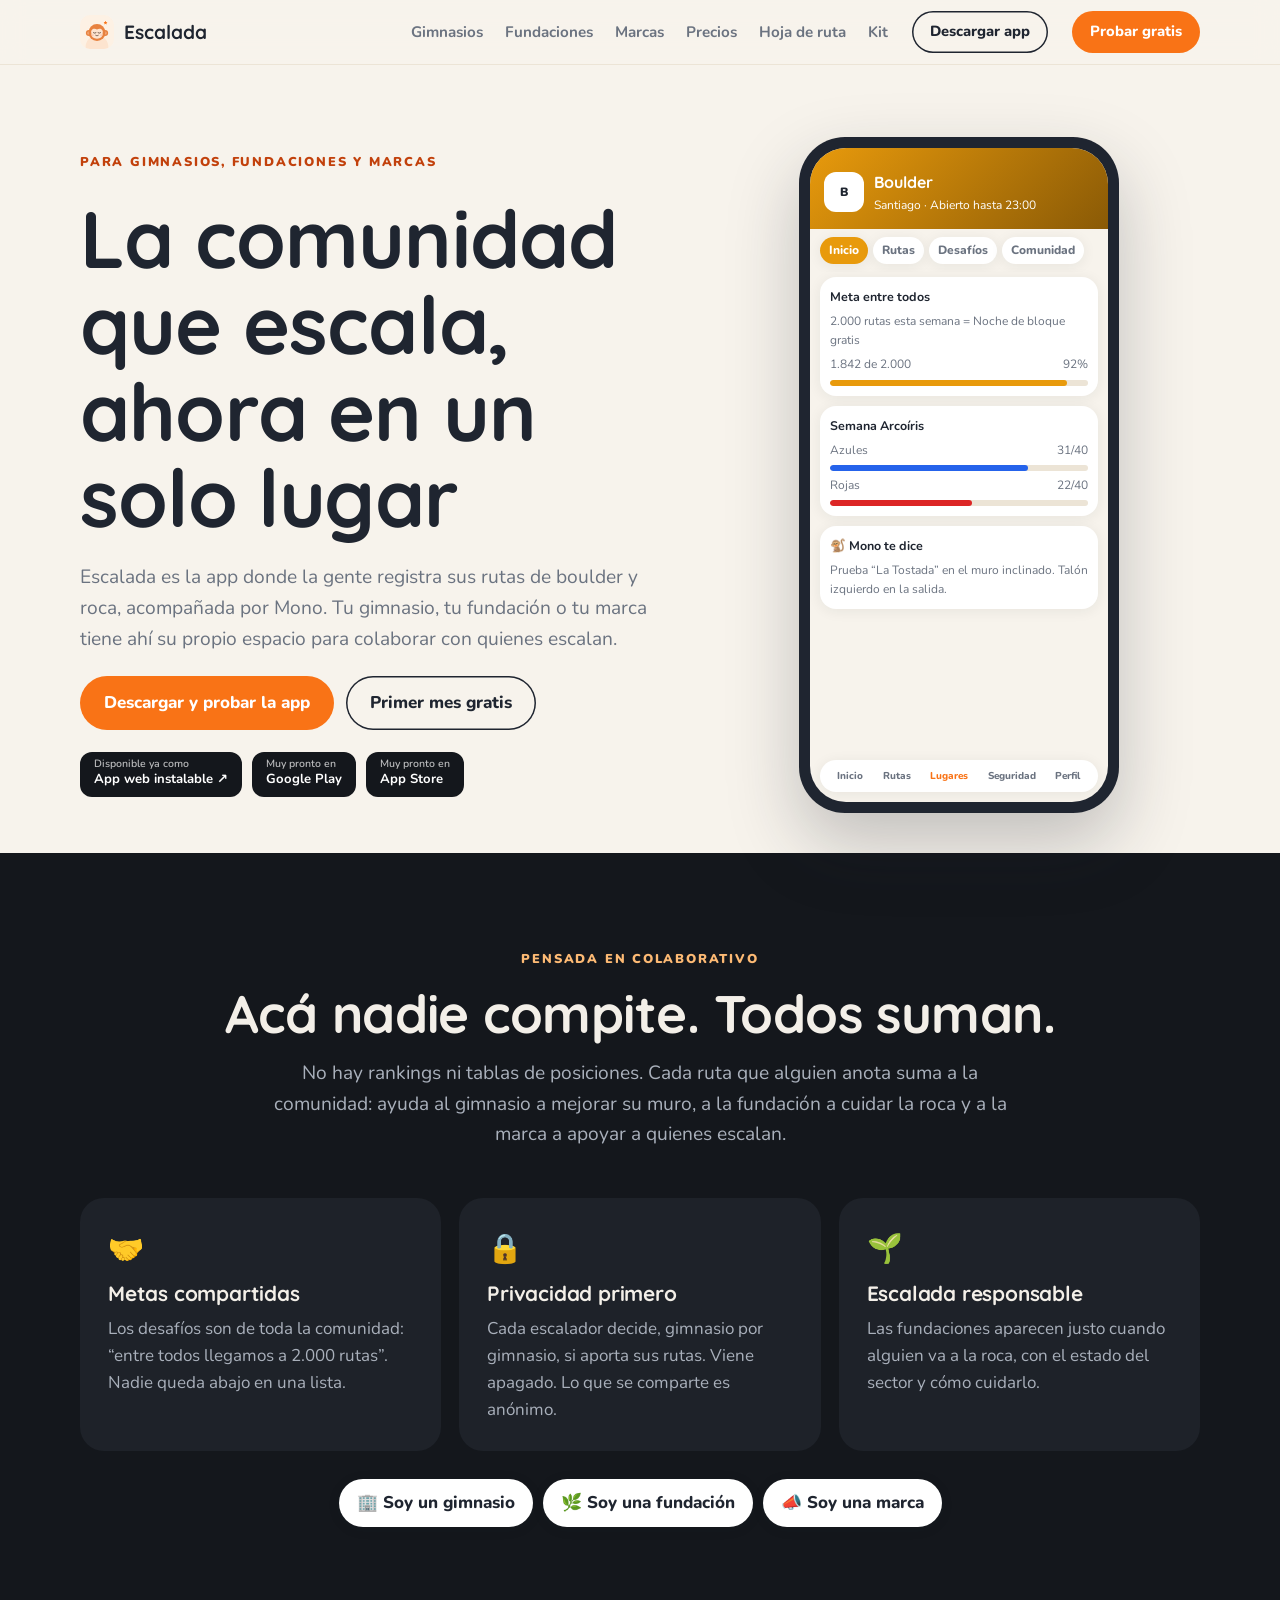
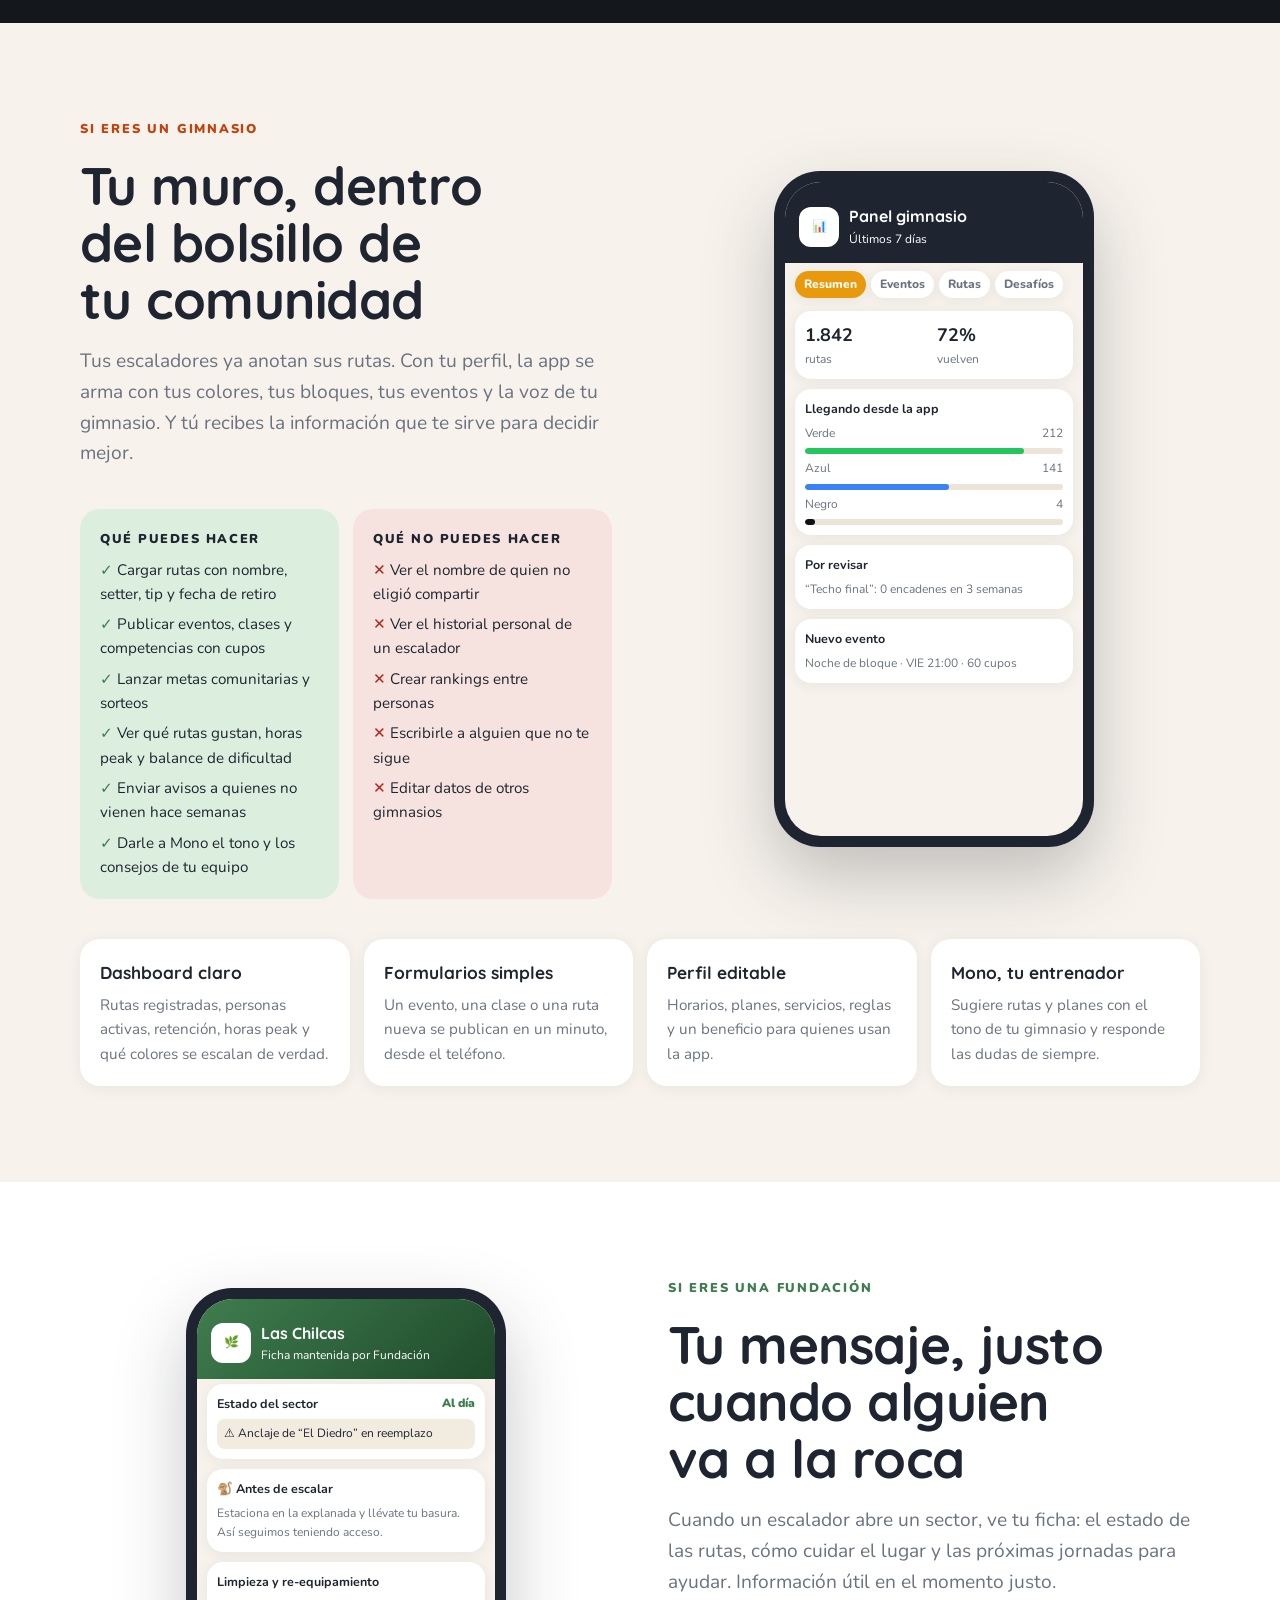
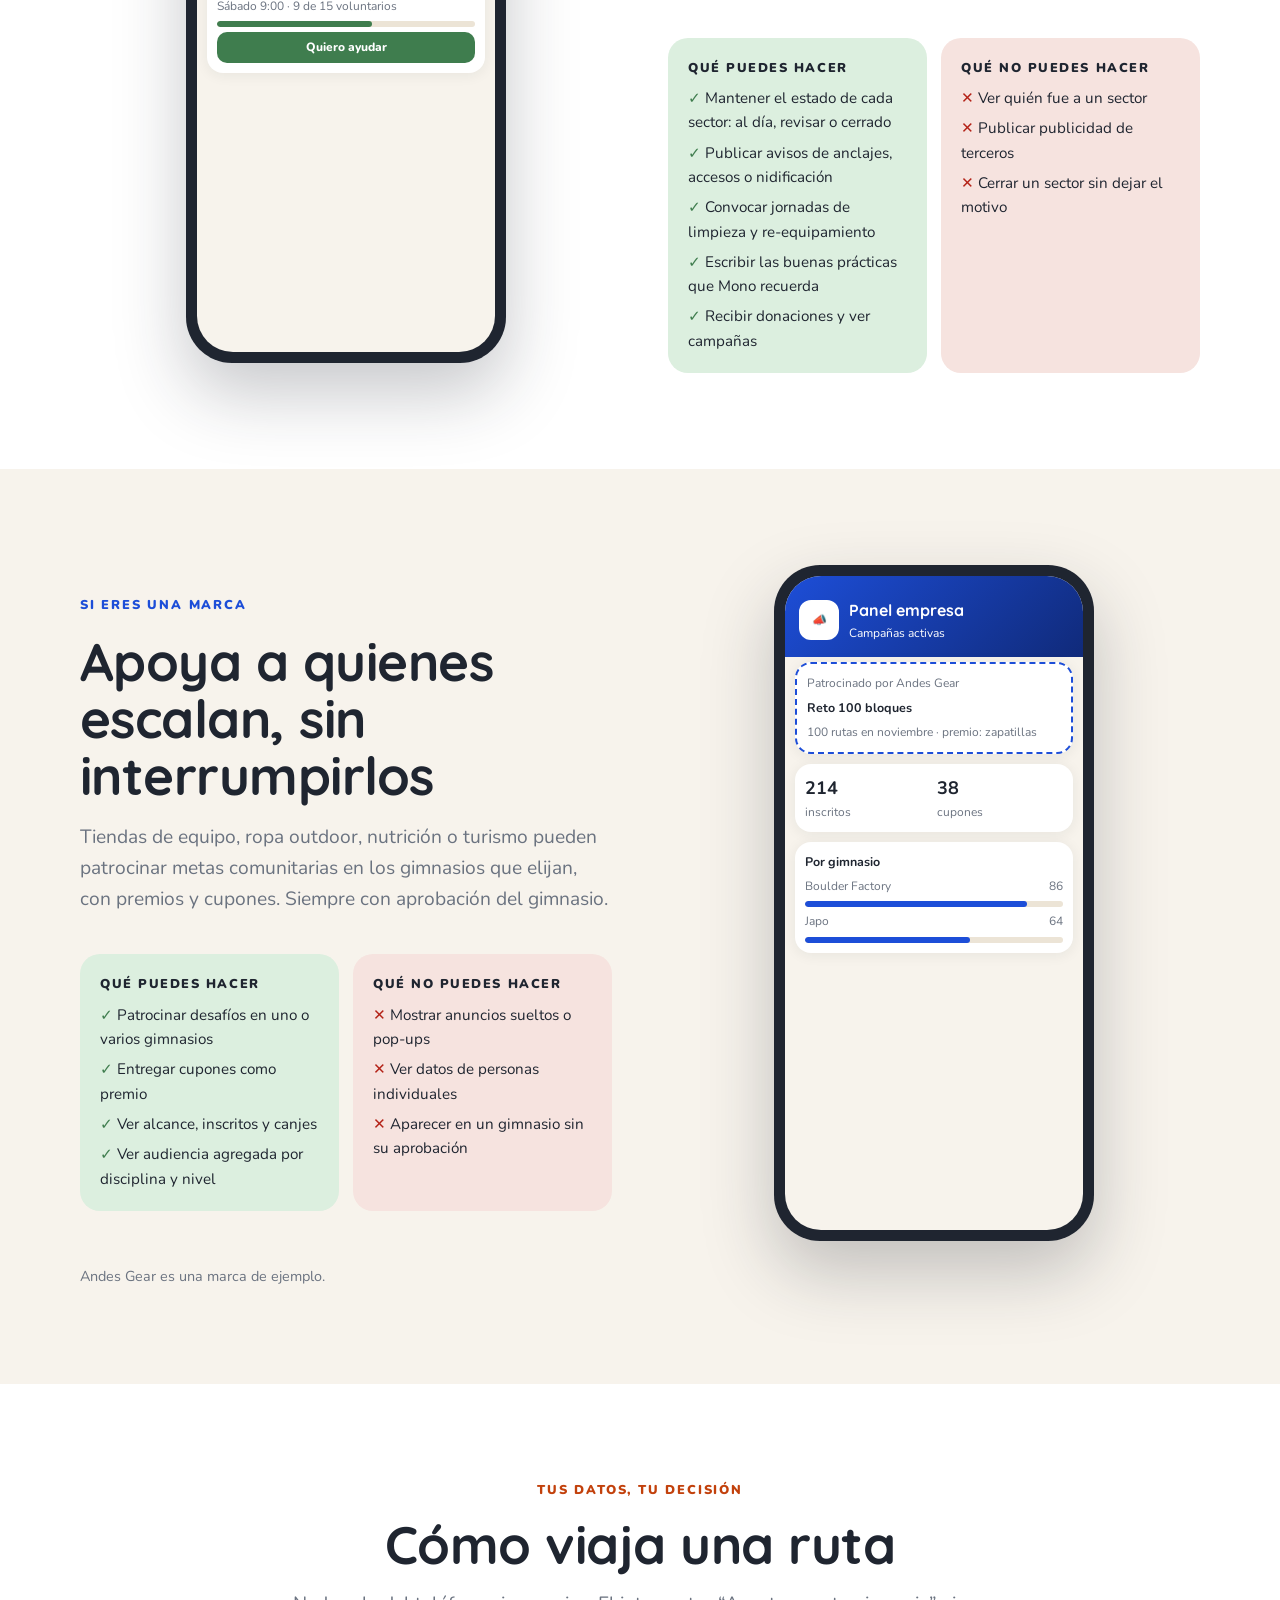
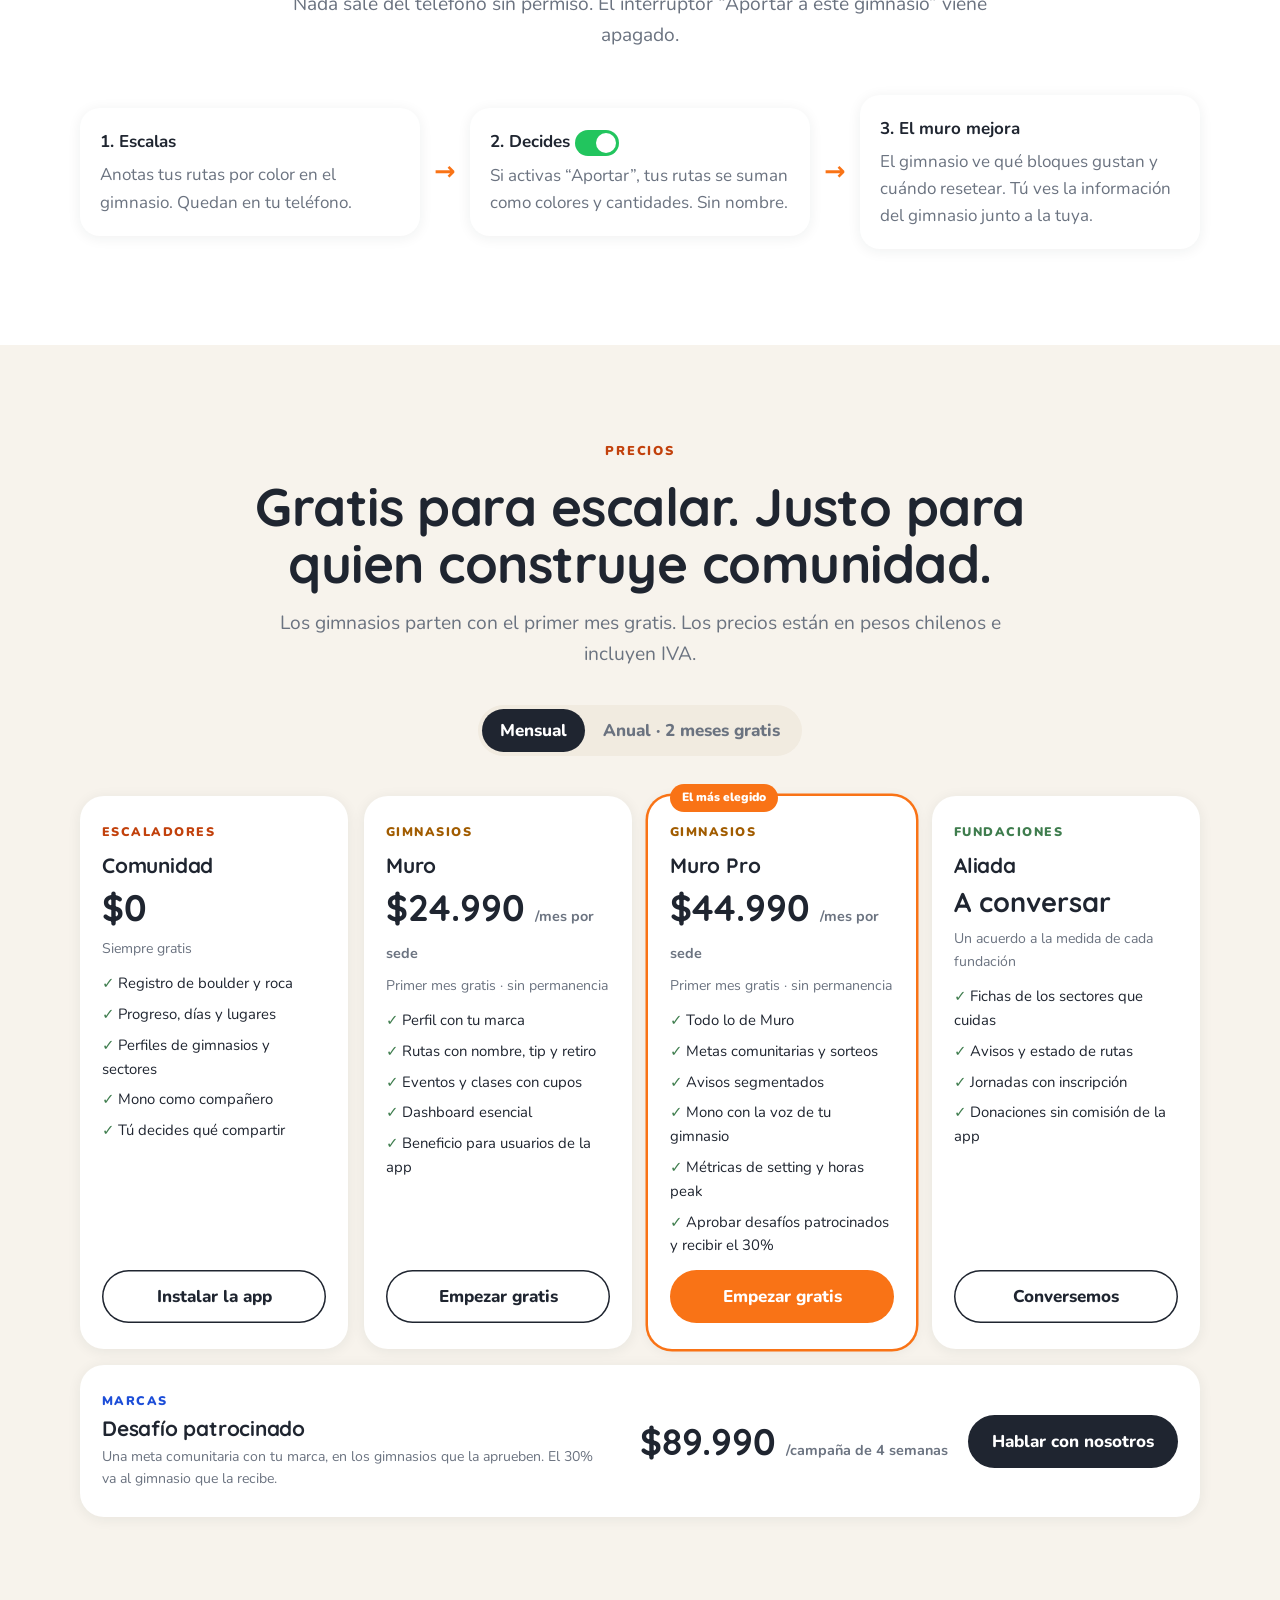
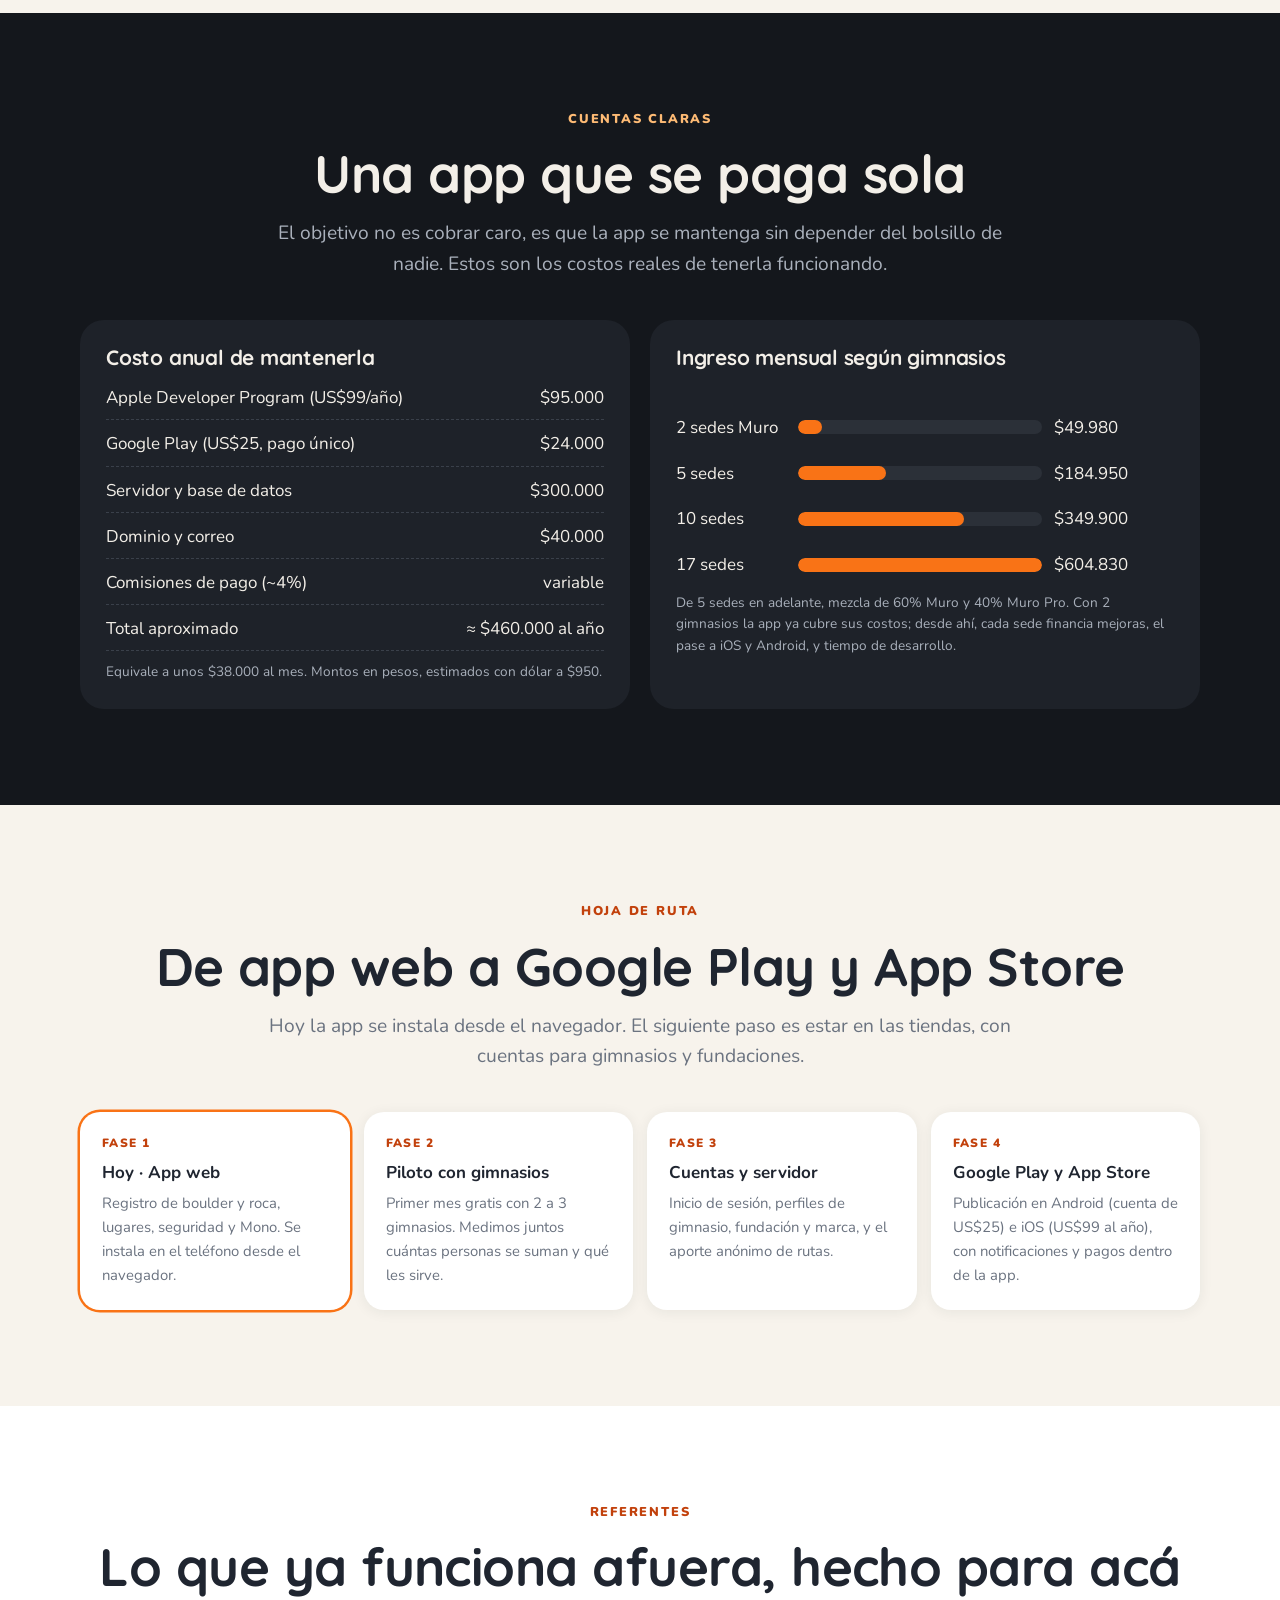
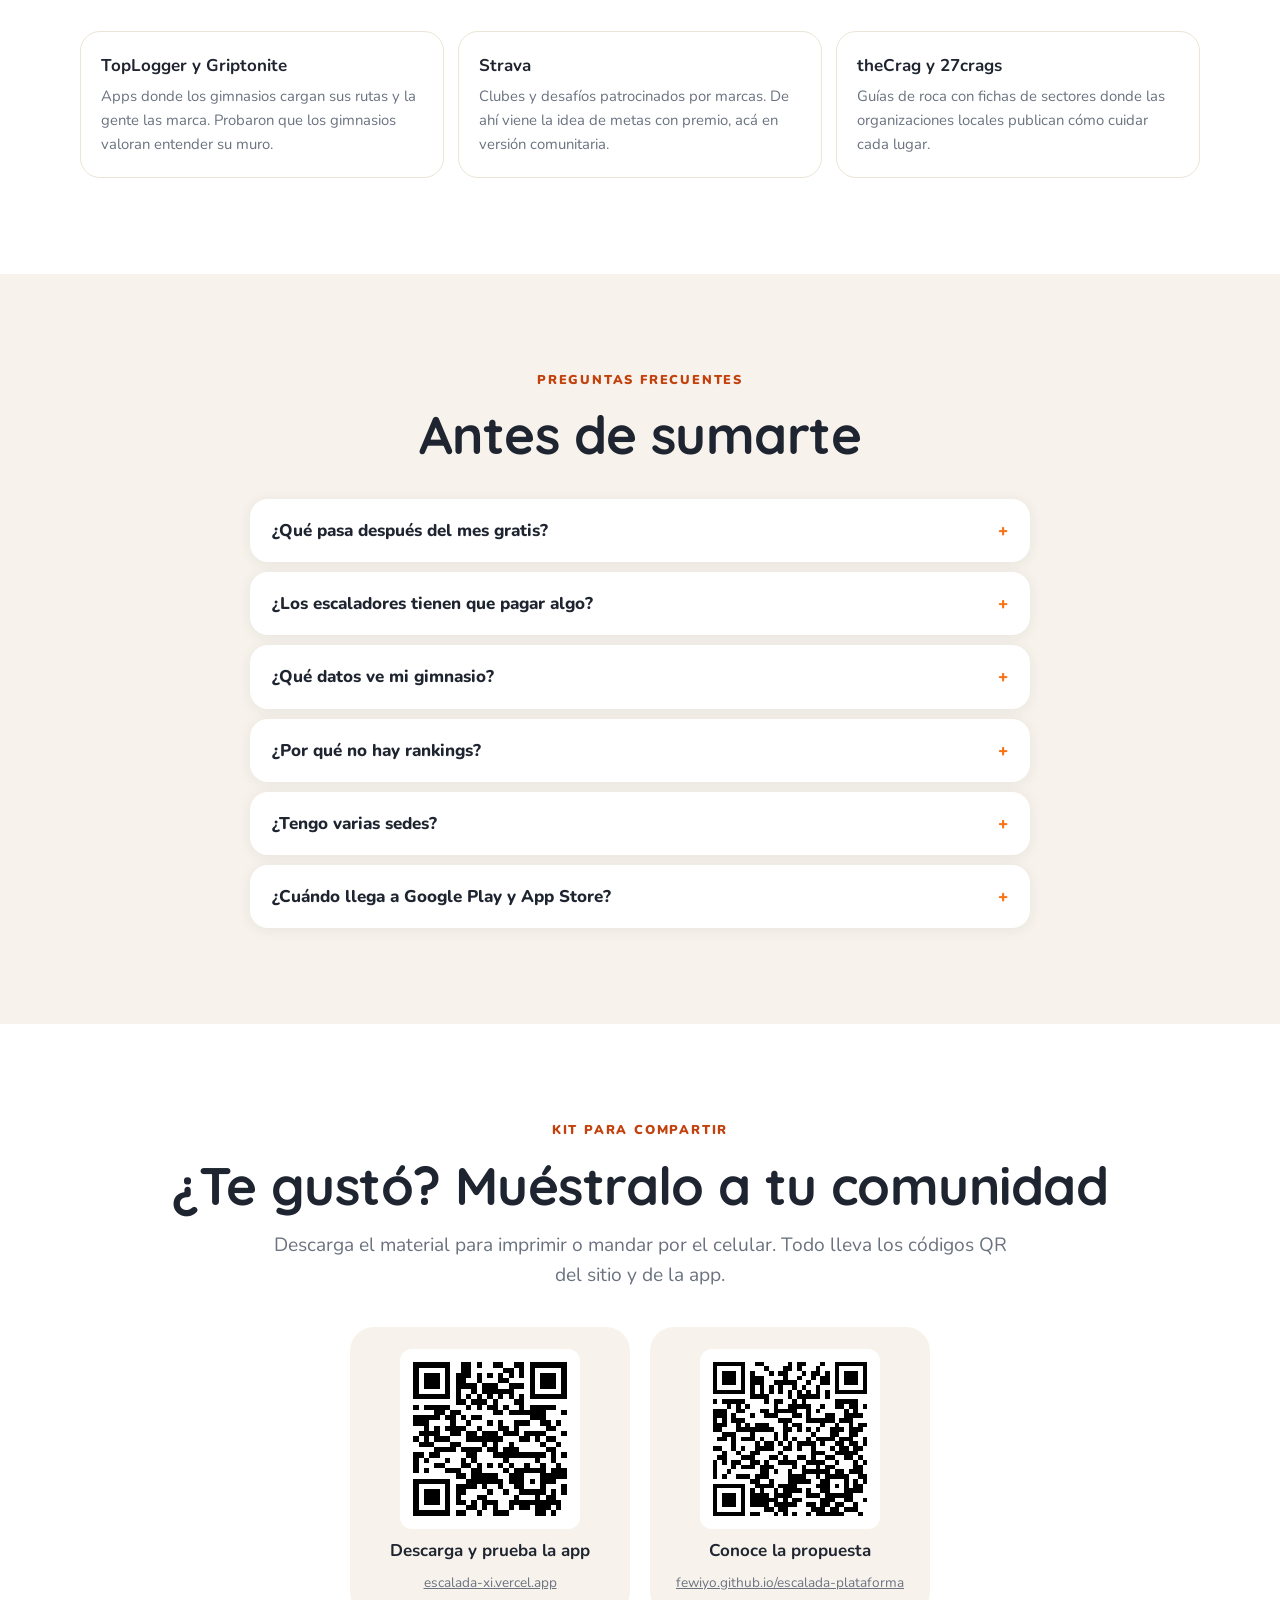
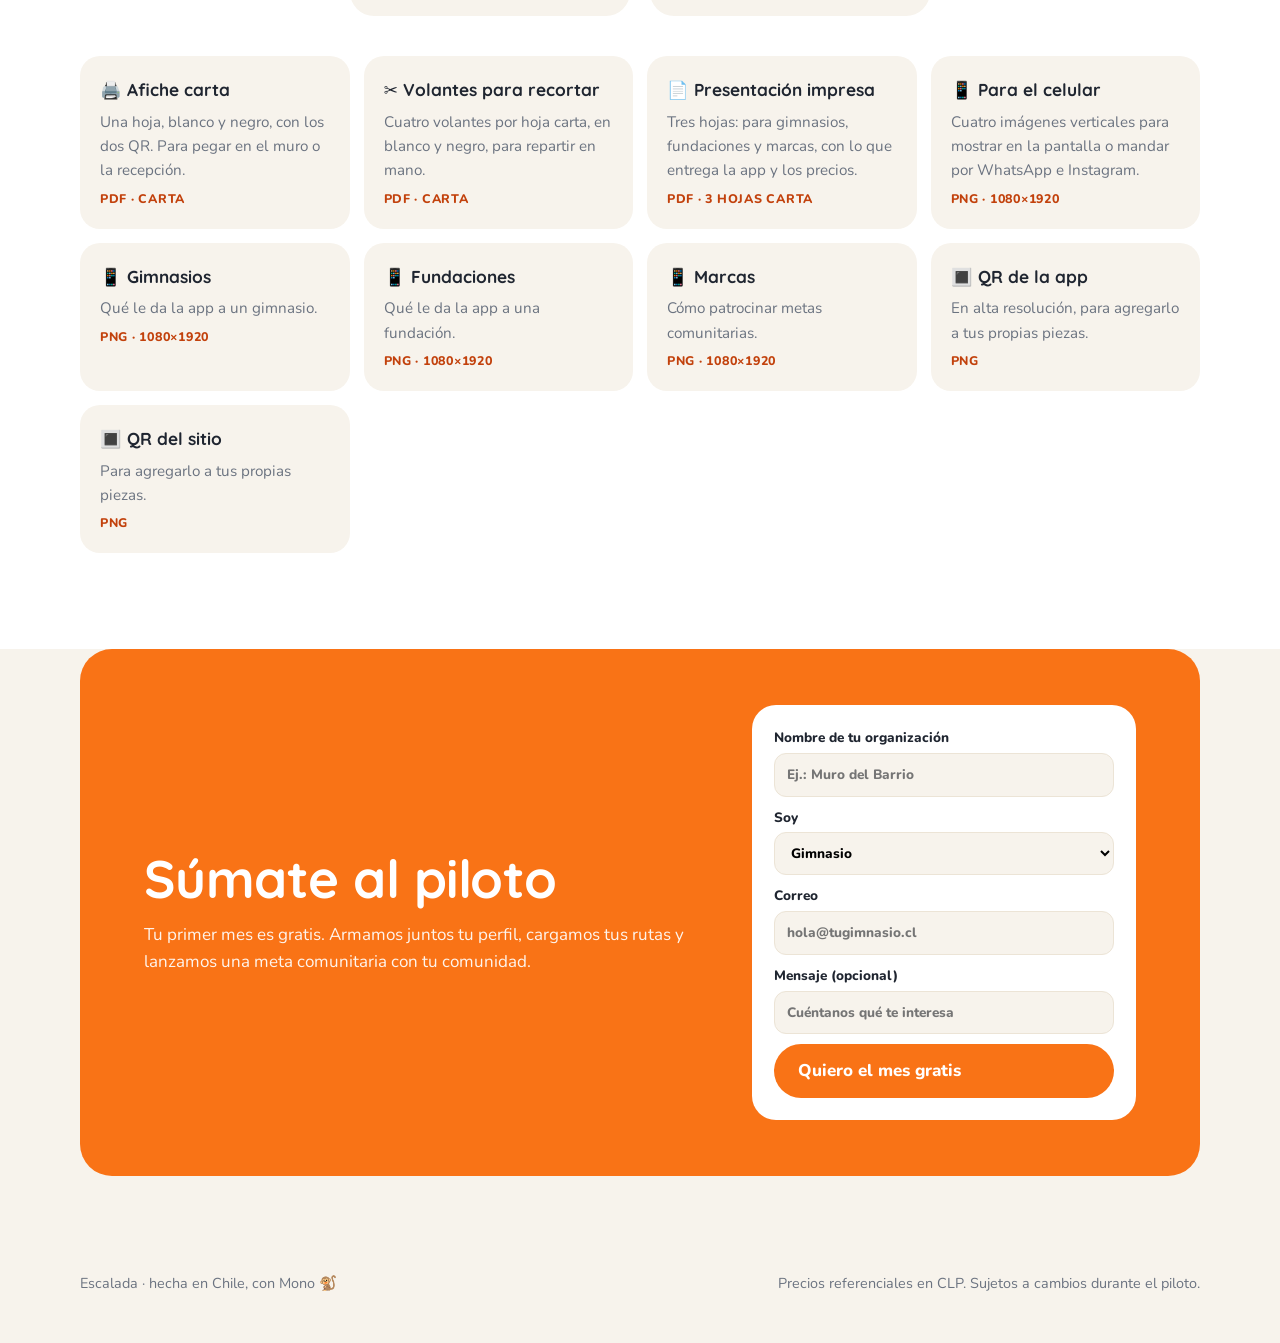
==== index.html @ e1a97a57 "Botones de público legibles sobre fondo oscuro Co-Authored-By: Claude Opus 5.5 <noreply@anthropic.co" ====
<!doctype html>
<html lang="es">
<head>
<meta charset="utf-8">
<meta name="viewport" content="width=device-width, initial-scale=1, viewport-fit=cover">
<title>Escalada con Mono · Para gimnasios, fundaciones y marcas</title>
<meta name="description" content="La app donde los escaladores registran sus rutas, y donde gimnasios, fundaciones y marcas colaboran con la comunidad. Primer mes gratis para gimnasios.">
<meta name="theme-color" content="#f7f3ec">
<link rel="icon" type="image/svg+xml" href="mono.svg">
<link rel="preconnect" href="https://fonts.googleapis.com">
<link rel="preconnect" href="https://fonts.gstatic.com" crossorigin>
<link rel="stylesheet" href="https://fonts.googleapis.com/css2?family=Quicksand:wght@600;700&family=Nunito:wght@400;600;700;800;900&display=swap">
<style>
/* Sitio de producto: bandas a lo ancho, una por público, con el teléfono como protagonista. */
:root{
  --bg:#f7f3ec; --card:#fff; --card2:#f1ebe0; --ink:#1f2530; --dim:#6b7380; --line:#ece4d6;
  --o:#f97316; --o-d:#c2410c; --o-s:#fde4cf; --g:#3f7d4e; --g-s:#dcefdf; --b:#1d4ed8; --b-s:#dbe5ff; --y:#e89a0c;
  --dark:#14171c; --dark2:#1e2229;
  --disp:"Quicksand","Nunito",system-ui,sans-serif; --body:"Nunito",system-ui,-apple-system,sans-serif;
  --r:24px; --sh:0 2px 14px rgba(31,37,48,.07);
}
*{box-sizing:border-box;margin:0;padding:0}
html{scroll-behavior:smooth}
@media (prefers-reduced-motion:reduce){html{scroll-behavior:auto}*{transition:none!important;animation:none!important}}
body{background:var(--bg);color:var(--ink);font-family:var(--body);font-size:17px;line-height:1.6;-webkit-font-smoothing:antialiased}
a{color:inherit}
img,svg{max-width:100%}
.wrap{max-width:1160px;margin:0 auto;padding-left:max(20px,env(safe-area-inset-left));padding-right:max(20px,env(safe-area-inset-right))}
h1,h2,h3{font-family:var(--disp);line-height:1.08;text-wrap:balance;letter-spacing:-.01em}
h1{font-size:clamp(2.6rem,6.4vw,5rem);font-weight:700}
h2{font-size:clamp(2rem,4.4vw,3.3rem);font-weight:700}
h3{font-size:1.3rem;font-weight:700}
p{max-width:62ch}
.eyebrow{font-weight:900;font-size:.8rem;letter-spacing:.14em;text-transform:uppercase;color:var(--o-d)}
.lead{font-size:1.2rem;color:var(--dim)}
.btn{display:inline-flex;align-items:center;gap:8px;font:inherit;font-weight:800;border:0;border-radius:99px;padding:13px 24px;text-decoration:none;cursor:pointer;background:var(--ink);color:#fff;transition:transform .15s}
.btn:hover{transform:translateY(-1px)}
.btn--o{background:var(--o)}
.btn--ghost{background:transparent;color:var(--ink);box-shadow:inset 0 0 0 1.5px var(--ink)}
.btn:focus-visible,a:focus-visible,button:focus-visible{outline:3px solid var(--o);outline-offset:3px}

/* Nav */
.nav{position:sticky;top:0;z-index:20;background:color-mix(in srgb,var(--bg) 88%,transparent);backdrop-filter:blur(12px);border-bottom:1px solid var(--line)}
.nav .wrap{display:flex;align-items:center;gap:24px;height:64px}
.brand{display:flex;align-items:center;gap:10px;font-family:var(--disp);font-weight:700;font-size:1.2rem;text-decoration:none}
.brand img{width:34px;height:34px;border-radius:10px}
.nav__links{display:flex;gap:22px;margin-left:auto;font-weight:700;font-size:.95rem}
.nav__links a{text-decoration:none;color:var(--dim)}
.nav__links a:hover{color:var(--ink)}
.nav .btn{padding:9px 18px;font-size:.92rem}
@media (max-width:860px){.nav__links{display:none}.nav .btn{margin-left:auto}}

/* Hero */
.hero{padding-block:72px 40px;display:grid;grid-template-columns:1.1fr .9fr;gap:48px;align-items:center}
.hero__txt{display:grid;gap:22px}
.hero__cta{display:flex;flex-wrap:wrap;gap:12px}
.stores{display:flex;flex-wrap:wrap;gap:10px;align-items:center;font-size:.85rem;color:var(--dim)}
.store{display:inline-flex;gap:8px;align-items:center;background:var(--dark);color:#fff;border-radius:12px;padding:7px 14px;font-weight:700;font-size:.82rem}
.store small{display:block;font-weight:600;opacity:.7;font-size:.66rem;line-height:1}
.pronto{background:var(--o-s);color:var(--o-d);font-weight:800;border-radius:99px;padding:3px 10px;font-size:.75rem}
@media (max-width:900px){.hero{grid-template-columns:1fr;padding-top:44px}}

/* Teléfono */
.phone{width:min(320px,100%);aspect-ratio:9/19;margin:0 auto;background:var(--ink);border-radius:46px;padding:11px;box-shadow:0 30px 70px rgba(31,37,48,.25)}
.phone__scr{height:100%;border-radius:36px;background:var(--bg);overflow:hidden;display:flex;flex-direction:column;font-size:12px}
.ph-cover{color:#fff;padding:22px 14px 14px;display:grid;grid-template-columns:40px 1fr;gap:10px;align-items:center}
.ph-logo{width:40px;height:40px;border-radius:12px;background:#fff;color:var(--ink);display:grid;place-items:center;font-weight:900}
.ph-cover b{font-family:var(--disp);font-size:16px}
.ph-tabs{display:flex;gap:5px;padding:8px 10px;overflow:hidden}
.ph-tabs span{background:#fff;border-radius:99px;padding:4px 9px;font-weight:800;color:var(--dim);white-space:nowrap;box-shadow:var(--sh)}
.ph-tabs .on{color:#fff}
.ph-card{background:#fff;margin:5px 10px;border-radius:16px;padding:10px;display:grid;gap:5px;box-shadow:var(--sh)}
.ph-card b{font-size:12.5px}
.ph-bar{height:6px;border-radius:9px;background:var(--line);overflow:hidden}.ph-bar i{display:block;height:100%;border-radius:9px}
.ph-row{display:flex;justify-content:space-between;color:var(--dim)}
.ph-nav{margin:auto 10px 10px;background:#fff;border-radius:99px;display:flex;justify-content:space-around;padding:8px;box-shadow:var(--sh);color:var(--dim);font-weight:800;font-size:10px}
.ph-nav .on{color:var(--o)}

/* Principios */
.band{padding-block:96px}
.band--dark{background:var(--dark);color:#f3efe8}
.band--dark .lead,.band--dark .dim{color:#a9b0bb}
.band--white{background:var(--card)}
.center{text-align:center;display:grid;justify-items:center;gap:16px}
.pillars{display:grid;grid-template-columns:repeat(3,1fr);gap:18px;margin-top:48px}
.pillar{background:var(--dark2);border-radius:var(--r);padding:28px;display:grid;gap:10px;align-content:start}
.pillar .ico{font-size:1.8rem}
@media (max-width:820px){.pillars{grid-template-columns:1fr}}

/* Selector de público */
.who{display:flex;flex-wrap:wrap;gap:10px;justify-content:center;margin-top:28px}
.who a{color:var(--ink);text-decoration:none;font-weight:800;padding:10px 18px;border-radius:99px;background:var(--card);box-shadow:var(--sh)}

/* Bloque de público */
.aud{display:grid;grid-template-columns:1fr 1fr;gap:56px;align-items:center}
.aud--rev .aud__phone{order:-1}
.aud__txt{display:grid;gap:18px}
@media (max-width:900px){.aud{grid-template-columns:1fr}.aud--rev .aud__phone{order:0}}
.feats{display:grid;grid-template-columns:repeat(auto-fit,minmax(240px,1fr));gap:14px;margin-top:40px}
.feat{background:var(--card);border-radius:20px;padding:20px;display:grid;gap:6px;align-content:start;box-shadow:var(--sh)}
.band--white .feat{background:var(--bg);box-shadow:none}
.feat b{font-family:var(--disp);font-size:1.08rem}
.feat span{color:var(--dim);font-size:.95rem}
.canno{display:grid;grid-template-columns:1fr 1fr;gap:14px;margin-top:22px}
.canno div{border-radius:20px;padding:20px;display:grid;gap:8px;align-content:start}
.can{background:var(--g-s)}.no{background:#f6e3df}
.canno h4{font-size:.8rem;letter-spacing:.12em;text-transform:uppercase;font-weight:900}
.canno ul{list-style:none;display:grid;gap:6px;font-size:.95rem}
.can li::before{content:"✓  ";color:var(--g);font-weight:900}
.no li::before{content:"✕  ";color:#b42318;font-weight:900}
@media (max-width:640px){.canno{grid-template-columns:1fr}}

/* Flujo de datos */
.flow{display:grid;grid-template-columns:1fr auto 1fr auto 1fr;gap:14px;align-items:center;margin-top:44px}
.flow__box{background:var(--card);border-radius:20px;padding:20px;display:grid;gap:6px;box-shadow:var(--sh)}
.flow__arrow{font-size:1.6rem;color:var(--o);font-weight:900;text-align:center}
.switch{display:inline-flex;width:44px;height:26px;border-radius:99px;background:#22c55e;position:relative;vertical-align:middle}
.switch::after{content:"";position:absolute;top:3px;left:21px;width:20px;height:20px;border-radius:50%;background:#fff}
@media (max-width:860px){.flow{grid-template-columns:1fr}.flow__arrow{transform:rotate(90deg)}}

/* Precios */
.billing{display:inline-flex;background:var(--card2);border-radius:99px;padding:4px;margin-top:20px}
.billing button{font:inherit;font-weight:800;border:0;background:transparent;padding:8px 18px;border-radius:99px;cursor:pointer;color:var(--dim)}
.billing button[aria-pressed="true"]{background:var(--ink);color:#fff}
.plans{display:grid;grid-template-columns:repeat(4,1fr);gap:16px;margin-top:40px;align-items:stretch}
@media (max-width:1000px){.plans{grid-template-columns:repeat(2,1fr)}}
@media (max-width:600px){.plans{grid-template-columns:1fr}}
.plan{background:var(--card);border-radius:var(--r);padding:26px 22px;display:flex;flex-direction:column;gap:12px;box-shadow:var(--sh);position:relative}
.plan--hot{box-shadow:0 0 0 2.5px var(--o),var(--sh)}
.plan__tag{position:absolute;top:-12px;left:22px;background:var(--o);color:#fff;font-weight:900;font-size:.75rem;padding:4px 12px;border-radius:99px}
.plan__for{font-weight:900;font-size:.78rem;letter-spacing:.12em;text-transform:uppercase}
.plan__price{font-family:var(--disp);font-size:2.3rem;font-weight:700;line-height:1;font-variant-numeric:tabular-nums}
.plan__price small{font-family:var(--body);font-size:.9rem;color:var(--dim);font-weight:700}
.plan__note{font-size:.88rem;color:var(--dim)}
.plan ul{list-style:none;display:grid;gap:7px;font-size:.93rem;margin-bottom:auto}
.plan li::before{content:"✓ ";color:var(--g);font-weight:900}
.plan .btn{justify-content:center}

/* Números del negocio */
.biz{display:grid;grid-template-columns:1fr 1fr;gap:20px;margin-top:40px}
@media (max-width:820px){.biz{grid-template-columns:1fr}}
.ledger{background:var(--dark2);border-radius:var(--r);padding:26px;display:grid;gap:10px}
.ledger__row{display:flex;justify-content:space-between;gap:12px;border-bottom:1px dashed #3a404a;padding-bottom:8px;font-variant-numeric:tabular-nums}
.ledger__row:last-child{border:0;font-weight:900;color:#fff}
.bars{display:grid;gap:12px}
.bars__row{display:grid;grid-template-columns:110px 1fr 120px;gap:12px;align-items:center;font-variant-numeric:tabular-nums}
.bars__track{height:14px;border-radius:99px;background:#2b3038;overflow:hidden}
.bars__track i{display:block;height:100%;border-radius:99px;background:var(--o)}
@media (max-width:520px){.bars__row{grid-template-columns:80px 1fr;}.bars__row span:last-child{grid-column:1/-1}}

/* Hoja de ruta */
.road{display:grid;grid-template-columns:repeat(4,1fr);gap:14px;margin-top:40px;counter-reset:f}
.road div{background:var(--card);border-radius:20px;padding:22px;display:grid;gap:6px;align-content:start;box-shadow:var(--sh)}
.road div::before{counter-increment:f;content:"Fase " counter(f);font-weight:900;font-size:.75rem;letter-spacing:.12em;text-transform:uppercase;color:var(--o-d)}
.road .now{box-shadow:0 0 0 2.5px var(--o)}
.road span{color:var(--dim);font-size:.93rem}
@media (max-width:900px){.road{grid-template-columns:1fr 1fr}}
@media (max-width:520px){.road{grid-template-columns:1fr}}

/* Referentes y FAQ */
.refs{display:grid;grid-template-columns:repeat(3,1fr);gap:14px;margin-top:36px}
.refs div{border:1.5px solid var(--line);border-radius:20px;padding:20px;display:grid;gap:6px}
.refs span{color:var(--dim);font-size:.93rem}
@media (max-width:820px){.refs{grid-template-columns:1fr}}
.faq{max-width:780px;margin:36px auto 0;display:grid;gap:10px}
details{background:var(--card);border-radius:18px;padding:18px 22px;box-shadow:var(--sh)}
summary{font-weight:800;cursor:pointer;list-style:none;display:flex;justify-content:space-between;gap:12px}
summary::after{content:"+";font-weight:900;color:var(--o)}
details[open] summary::after{content:"–"}
details p{margin-top:10px;color:var(--dim)}

/* Contacto */
.cta{background:var(--o);color:#fff;border-radius:32px;padding:56px clamp(24px,5vw,64px);display:grid;grid-template-columns:1.2fr .8fr;gap:32px;align-items:center}
.cta p{opacity:.92}
.cta form{background:#fff;color:var(--ink);border-radius:24px;padding:22px;display:grid;gap:10px}
.cta label{display:grid;gap:4px;font-weight:800;font-size:.85rem}
.cta input,.cta select{font:inherit;padding:10px 12px;border-radius:12px;border:1.5px solid var(--line);background:var(--bg)}
@media (max-width:860px){.cta{grid-template-columns:1fr}}
.kit{display:flex;flex-wrap:wrap;gap:20px;justify-content:center;margin-top:36px}
.kit__qr{background:var(--bg);border-radius:var(--r);padding:22px;display:grid;justify-items:center;gap:8px;text-align:center;width:min(280px,100%)}
.kit__qr img{background:#fff;border-radius:12px;padding:8px}
.kit__qr a{font-size:.85rem;color:var(--dim);word-break:break-all}
.kit__list a{text-decoration:none;color:inherit}
.kit__list em{font-style:normal;font-size:.78rem;font-weight:800;color:var(--o-d);letter-spacing:.06em;text-transform:uppercase}
@media (max-width:860px){.nav__app{display:none}}
footer{padding-block:48px;color:var(--dim);font-size:.9rem;display:flex;flex-wrap:wrap;gap:16px;justify-content:space-between}
</style>
</head>
<body>

<nav class="nav" aria-label="Principal">
  <div class="wrap">
    <a class="brand" href="#"><img src="mono.svg" alt="">Escalada</a>
    <div class="nav__links">
      <a href="#gimnasios">Gimnasios</a><a href="#fundaciones">Fundaciones</a><a href="#marcas">Marcas</a><a href="#precios">Precios</a><a href="#ruta">Hoja de ruta</a><a href="#kit">Kit</a>
    </div>
    <a class="btn btn--ghost nav__app" href="https://escalada-xi.vercel.app/" target="_blank" rel="noopener">Descargar app</a>
    <a class="btn btn--o" href="#contacto">Probar gratis</a>
  </div>
</nav>

<header class="wrap hero">
  <div class="hero__txt">
    <span class="eyebrow">Para gimnasios, fundaciones y marcas</span>
    <h1>La comunidad que escala, ahora en un solo lugar</h1>
    <p class="lead">Escalada es la app donde la gente registra sus rutas de boulder y roca, acompañada por Mono. Tu gimnasio, tu fundación o tu marca tiene ahí su propio espacio para colaborar con quienes escalan.</p>
    <div class="hero__cta">
      <a class="btn btn--o" href="https://escalada-xi.vercel.app/" target="_blank" rel="noopener">Descargar y probar la app</a>
      <a class="btn btn--ghost" href="#precios">Primer mes gratis</a>
    </div>
    <div class="stores">
      <a class="store" href="https://escalada-xi.vercel.app/" target="_blank" rel="noopener" style="text-decoration:none"><span><small>Disponible ya como</small>App web instalable ↗</span></a>
      <span class="store"><span><small>Muy pronto en</small>Google Play</span></span>
      <span class="store"><span><small>Muy pronto en</small>App Store</span></span>
    </div>
  </div>
  <div class="phone" role="img" aria-label="Perfil de un gimnasio dentro de la app">
    <div class="phone__scr">
      <div class="ph-cover" style="background:linear-gradient(135deg,#e89a0c,#8a5a06)"><span class="ph-logo">B</span><span><b>Boulder</b><br>Santiago · Abierto hasta 23:00</span></div>
      <div class="ph-tabs"><span class="on" style="background:#e89a0c">Inicio</span><span>Rutas</span><span>Desafíos</span><span>Comunidad</span></div>
      <div class="ph-card"><b>Meta entre todos</b><span style="color:var(--dim)">2.000 rutas esta semana = Noche de bloque gratis</span><div class="ph-row"><span>1.842 de 2.000</span><span>92%</span></div><div class="ph-bar"><i style="width:92%;background:#e89a0c"></i></div></div>
      <div class="ph-card"><b>Semana Arcoíris</b><div class="ph-row"><span>Azules</span><span>31/40</span></div><div class="ph-bar"><i style="width:77%;background:#2563eb"></i></div><div class="ph-row"><span>Rojas</span><span>22/40</span></div><div class="ph-bar"><i style="width:55%;background:#dc2626"></i></div></div>
      <div class="ph-card"><b>🐒 Mono te dice</b><span style="color:var(--dim)">Prueba “La Tostada” en el muro inclinado. Talón izquierdo en la salida.</span></div>
      <div class="ph-nav"><span>Inicio</span><span>Rutas</span><span class="on">Lugares</span><span>Seguridad</span><span>Perfil</span></div>
    </div>
  </div>
</header>

<section class="band band--dark" id="como">
  <div class="wrap">
    <div class="center">
      <span class="eyebrow" style="color:#fdba74">Pensada en colaborativo</span>
      <h2>Acá nadie compite. Todos suman.</h2>
      <p class="lead">No hay rankings ni tablas de posiciones. Cada ruta que alguien anota suma a la comunidad: ayuda al gimnasio a mejorar su muro, a la fundación a cuidar la roca y a la marca a apoyar a quienes escalan.</p>
    </div>
    <div class="pillars">
      <div class="pillar"><span class="ico">🤝</span><h3>Metas compartidas</h3><p class="dim">Los desafíos son de toda la comunidad: “entre todos llegamos a 2.000 rutas”. Nadie queda abajo en una lista.</p></div>
      <div class="pillar"><span class="ico">🔒</span><h3>Privacidad primero</h3><p class="dim">Cada escalador decide, gimnasio por gimnasio, si aporta sus rutas. Viene apagado. Lo que se comparte es anónimo.</p></div>
      <div class="pillar"><span class="ico">🌱</span><h3>Escalada responsable</h3><p class="dim">Las fundaciones aparecen justo cuando alguien va a la roca, con el estado del sector y cómo cuidarlo.</p></div>
    </div>
    <div class="who" aria-label="Elige tu perfil">
      <a href="#gimnasios">🏢 Soy un gimnasio</a><a href="#fundaciones">🌿 Soy una fundación</a><a href="#marcas">📣 Soy una marca</a>
    </div>
  </div>
</section>

<section class="band" id="gimnasios">
  <div class="wrap">
    <div class="aud">
      <div class="aud__txt">
        <span class="eyebrow">Si eres un gimnasio</span>
        <h2>Tu muro, dentro del bolsillo de tu comunidad</h2>
        <p class="lead">Tus escaladores ya anotan sus rutas. Con tu perfil, la app se arma con tus colores, tus bloques, tus eventos y la voz de tu gimnasio. Y tú recibes la información que te sirve para decidir mejor.</p>
        <div class="canno">
          <div class="can"><h4>Qué puedes hacer</h4><ul>
            <li>Cargar rutas con nombre, setter, tip y fecha de retiro</li>
            <li>Publicar eventos, clases y competencias con cupos</li>
            <li>Lanzar metas comunitarias y sorteos</li>
            <li>Ver qué rutas gustan, horas peak y balance de dificultad</li>
            <li>Enviar avisos a quienes no vienen hace semanas</li>
            <li>Darle a Mono el tono y los consejos de tu equipo</li>
          </ul></div>
          <div class="no"><h4>Qué no puedes hacer</h4><ul>
            <li>Ver el nombre de quien no eligió compartir</li>
            <li>Ver el historial personal de un escalador</li>
            <li>Crear rankings entre personas</li>
            <li>Escribirle a alguien que no te sigue</li>
            <li>Editar datos de otros gimnasios</li>
          </ul></div>
        </div>
      </div>
      <div class="aud__phone">
        <div class="phone" role="img" aria-label="Panel del gimnasio con métricas">
          <div class="phone__scr">
            <div class="ph-cover" style="background:var(--ink)"><span class="ph-logo">📊</span><span><b>Panel gimnasio</b><br>Últimos 7 días</span></div>
            <div class="ph-tabs"><span class="on" style="background:#e89a0c">Resumen</span><span>Eventos</span><span>Rutas</span><span>Desafíos</span></div>
            <div class="ph-card" style="grid-template-columns:1fr 1fr"><span><b style="font-size:18px">1.842</b><br><span style="color:var(--dim)">rutas</span></span><span><b style="font-size:18px">72%</b><br><span style="color:var(--dim)">vuelven</span></span></div>
            <div class="ph-card"><b>Llegando desde la app</b><div class="ph-row"><span>Verde</span><span>212</span></div><div class="ph-bar"><i style="width:85%;background:#22c55e"></i></div><div class="ph-row"><span>Azul</span><span>141</span></div><div class="ph-bar"><i style="width:56%;background:#3b82f6"></i></div><div class="ph-row"><span>Negro</span><span>4</span></div><div class="ph-bar"><i style="width:4%;background:#111"></i></div></div>
            <div class="ph-card"><b>Por revisar</b><span style="color:var(--dim)">“Techo final”: 0 encadenes en 3 semanas</span></div>
            <div class="ph-card"><b>Nuevo evento</b><span style="color:var(--dim)">Noche de bloque · VIE 21:00 · 60 cupos</span></div>
          </div>
        </div>
      </div>
    </div>
    <div class="feats">
      <div class="feat"><b>Dashboard claro</b><span>Rutas registradas, personas activas, retención, horas peak y qué colores se escalan de verdad.</span></div>
      <div class="feat"><b>Formularios simples</b><span>Un evento, una clase o una ruta nueva se publican en un minuto, desde el teléfono.</span></div>
      <div class="feat"><b>Perfil editable</b><span>Horarios, planes, servicios, reglas y un beneficio para quienes usan la app.</span></div>
      <div class="feat"><b>Mono, tu entrenador</b><span>Sugiere rutas y planes con el tono de tu gimnasio y responde las dudas de siempre.</span></div>
    </div>
  </div>
</section>

<section class="band band--white" id="fundaciones">
  <div class="wrap">
    <div class="aud aud--rev">
      <div class="aud__txt">
        <span class="eyebrow" style="color:var(--g)">Si eres una fundación</span>
        <h2>Tu mensaje, justo cuando alguien va a la roca</h2>
        <p class="lead">Cuando un escalador abre un sector, ve tu ficha: el estado de las rutas, cómo cuidar el lugar y las próximas jornadas para ayudar. Información útil en el momento justo.</p>
        <div class="canno">
          <div class="can"><h4>Qué puedes hacer</h4><ul>
            <li>Mantener el estado de cada sector: al día, revisar o cerrado</li>
            <li>Publicar avisos de anclajes, accesos o nidificación</li>
            <li>Convocar jornadas de limpieza y re-equipamiento</li>
            <li>Escribir las buenas prácticas que Mono recuerda</li>
            <li>Recibir donaciones y ver campañas</li>
          </ul></div>
          <div class="no"><h4>Qué no puedes hacer</h4><ul>
            <li>Ver quién fue a un sector</li>
            <li>Publicar publicidad de terceros</li>
            <li>Cerrar un sector sin dejar el motivo</li>
          </ul></div>
        </div>
      </div>
      <div class="aud__phone">
        <div class="phone" role="img" aria-label="Ficha de un sector de roca mantenida por una fundación">
          <div class="phone__scr">
            <div class="ph-cover" style="background:linear-gradient(135deg,#3f7d4e,#1f4a2b)"><span class="ph-logo">🌿</span><span><b>Las Chilcas</b><br>Ficha mantenida por Fundación</span></div>
            <div class="ph-card"><div class="ph-row"><b style="color:var(--ink)">Estado del sector</b><span style="color:var(--g);font-weight:900">Al día</span></div><span style="background:var(--card2);border-radius:8px;padding:5px 7px">⚠️ Anclaje de “El Diedro” en reemplazo</span></div>
            <div class="ph-card"><b>🐒 Antes de escalar</b><span style="color:var(--dim)">Estaciona en la explanada y llévate tu basura. Así seguimos teniendo acceso.</span></div>
            <div class="ph-card"><b>Limpieza y re-equipamiento</b><span style="color:var(--dim)">Sábado 9:00 · 9 de 15 voluntarios</span><div class="ph-bar"><i style="width:60%;background:var(--g)"></i></div><span style="background:var(--g);color:#fff;text-align:center;border-radius:10px;padding:6px;font-weight:800">Quiero ayudar</span></div>
          </div>
        </div>
      </div>
    </div>
  </div>
</section>

<section class="band" id="marcas">
  <div class="wrap">
    <div class="aud">
      <div class="aud__txt">
        <span class="eyebrow" style="color:var(--b)">Si eres una marca</span>
        <h2>Apoya a quienes escalan, sin interrumpirlos</h2>
        <p class="lead">Tiendas de equipo, ropa outdoor, nutrición o turismo pueden patrocinar metas comunitarias en los gimnasios que elijan, con premios y cupones. Siempre con aprobación del gimnasio.</p>
        <div class="canno">
          <div class="can"><h4>Qué puedes hacer</h4><ul>
            <li>Patrocinar desafíos en uno o varios gimnasios</li>
            <li>Entregar cupones como premio</li>
            <li>Ver alcance, inscritos y canjes</li>
            <li>Ver audiencia agregada por disciplina y nivel</li>
          </ul></div>
          <div class="no"><h4>Qué no puedes hacer</h4><ul>
            <li>Mostrar anuncios sueltos o pop-ups</li>
            <li>Ver datos de personas individuales</li>
            <li>Aparecer en un gimnasio sin su aprobación</li>
          </ul></div>
        </div>
      </div>
      <div class="aud__phone">
        <div class="phone" role="img" aria-label="Desafío patrocinado por una marca">
          <div class="phone__scr">
            <div class="ph-cover" style="background:linear-gradient(135deg,#1d4ed8,#102a7a)"><span class="ph-logo">📣</span><span><b>Panel empresa</b><br>Campañas activas</span></div>
            <div class="ph-card" style="border:2px dashed #1d4ed8"><span style="color:var(--dim)">Patrocinado por Andes Gear</span><b>Reto 100 bloques</b><span style="color:var(--dim)">100 rutas en noviembre · premio: zapatillas</span></div>
            <div class="ph-card" style="grid-template-columns:1fr 1fr"><span><b style="font-size:18px">214</b><br><span style="color:var(--dim)">inscritos</span></span><span><b style="font-size:18px">38</b><br><span style="color:var(--dim)">cupones</span></span></div>
            <div class="ph-card"><b>Por gimnasio</b><div class="ph-row"><span>Boulder Factory</span><span>86</span></div><div class="ph-bar"><i style="width:86%;background:#1d4ed8"></i></div><div class="ph-row"><span>Japo</span><span>64</span></div><div class="ph-bar"><i style="width:64%;background:#1d4ed8"></i></div></div>
          </div>
        </div>
      </div>
    </div>
    <p class="dim" style="margin-top:24px;color:var(--dim);font-size:.9rem">Andes Gear es una marca de ejemplo.</p>
  </div>
</section>

<section class="band band--white">
  <div class="wrap">
    <div class="center">
      <span class="eyebrow">Tus datos, tu decisión</span>
      <h2>Cómo viaja una ruta</h2>
      <p class="lead">Nada sale del teléfono sin permiso. El interruptor “Aportar a este gimnasio” viene apagado.</p>
    </div>
    <div class="flow">
      <div class="flow__box"><b>1. Escalas</b><span class="dim" style="color:var(--dim)">Anotas tus rutas por color en el gimnasio. Quedan en tu teléfono.</span></div>
      <div class="flow__arrow" aria-hidden="true">→</div>
      <div class="flow__box"><b>2. Decides <span class="switch" aria-hidden="true"></span></b><span style="color:var(--dim)">Si activas “Aportar”, tus rutas se suman como colores y cantidades. Sin nombre.</span></div>
      <div class="flow__arrow" aria-hidden="true">→</div>
      <div class="flow__box"><b>3. El muro mejora</b><span style="color:var(--dim)">El gimnasio ve qué bloques gustan y cuándo resetear. Tú ves la información del gimnasio junto a la tuya.</span></div>
    </div>
  </div>
</section>

<section class="band" id="precios">
  <div class="wrap">
    <div class="center">
      <span class="eyebrow">Precios</span>
      <h2>Gratis para escalar. Justo para quien construye comunidad.</h2>
      <p class="lead">Los gimnasios parten con el primer mes gratis. Los precios están en pesos chilenos e incluyen IVA.</p>
      <div class="billing" role="group" aria-label="Forma de pago">
        <button type="button" aria-pressed="true" data-b="mes">Mensual</button>
        <button type="button" aria-pressed="false" data-b="anual">Anual · 2 meses gratis</button>
      </div>
    </div>
    <div class="plans">
      <article class="plan">
        <span class="plan__for" style="color:var(--o-d)">Escaladores</span>
        <h3>Comunidad</h3>
        <div class="plan__price">$0</div>
        <p class="plan__note">Siempre gratis</p>
        <ul><li>Registro de boulder y roca</li><li>Progreso, días y lugares</li><li>Perfiles de gimnasios y sectores</li><li>Mono como compañero</li><li>Tú decides qué compartir</li></ul>
        <a class="btn btn--ghost" href="https://escalada-xi.vercel.app/" target="_blank" rel="noopener">Instalar la app</a>
      </article>
      <article class="plan">
        <span class="plan__for" style="color:#a15c00">Gimnasios</span>
        <h3>Muro</h3>
        <div class="plan__price" data-m="24990" data-a="249900">$24.990 <small>/mes por sede</small></div>
        <p class="plan__note">Primer mes gratis · sin permanencia</p>
        <ul><li>Perfil con tu marca</li><li>Rutas con nombre, tip y retiro</li><li>Eventos y clases con cupos</li><li>Dashboard esencial</li><li>Beneficio para usuarios de la app</li></ul>
        <a class="btn btn--ghost" href="#contacto">Empezar gratis</a>
      </article>
      <article class="plan plan--hot">
        <span class="plan__tag">El más elegido</span>
        <span class="plan__for" style="color:#a15c00">Gimnasios</span>
        <h3>Muro Pro</h3>
        <div class="plan__price" data-m="44990" data-a="449900">$44.990 <small>/mes por sede</small></div>
        <p class="plan__note">Primer mes gratis · sin permanencia</p>
        <ul><li>Todo lo de Muro</li><li>Metas comunitarias y sorteos</li><li>Avisos segmentados</li><li>Mono con la voz de tu gimnasio</li><li>Métricas de setting y horas peak</li><li>Aprobar desafíos patrocinados y recibir el 30%</li></ul>
        <a class="btn btn--o" href="#contacto">Empezar gratis</a>
      </article>
      <article class="plan">
        <span class="plan__for" style="color:var(--g)">Fundaciones</span>
        <h3>Aliada</h3>
        <div class="plan__price" style="font-size:1.7rem">A conversar</div>
        <p class="plan__note">Un acuerdo a la medida de cada fundación</p>
        <ul><li>Fichas de los sectores que cuidas</li><li>Avisos y estado de rutas</li><li>Jornadas con inscripción</li><li>Donaciones sin comisión de la app</li></ul>
        <a class="btn btn--ghost" href="#contacto">Conversemos</a>
      </article>
    </div>
    <div class="plans" style="grid-template-columns:1fr;margin-top:16px">
      <article class="plan" style="flex-direction:row;flex-wrap:wrap;align-items:center;gap:20px">
        <div style="flex:1 1 280px;display:grid;gap:6px"><span class="plan__for" style="color:var(--b)">Marcas</span><h3>Desafío patrocinado</h3><p class="plan__note">Una meta comunitaria con tu marca, en los gimnasios que la aprueben. El 30% va al gimnasio que la recibe.</p></div>
        <div class="plan__price">$89.990 <small>/campaña de 4 semanas</small></div>
        <a class="btn" href="#contacto">Hablar con nosotros</a>
      </article>
    </div>
  </div>
</section>

<section class="band band--dark">
  <div class="wrap">
    <div class="center">
      <span class="eyebrow" style="color:#fdba74">Cuentas claras</span>
      <h2>Una app que se paga sola</h2>
      <p class="lead">El objetivo no es cobrar caro, es que la app se mantenga sin depender del bolsillo de nadie. Estos son los costos reales de tenerla funcionando.</p>
    </div>
    <div class="biz">
      <div class="ledger" aria-label="Costos anuales estimados">
        <h3 style="margin-bottom:6px">Costo anual de mantenerla</h3>
        <div class="ledger__row"><span>Apple Developer Program (US$99/año)</span><span>$95.000</span></div>
        <div class="ledger__row"><span>Google Play (US$25, pago único)</span><span>$24.000</span></div>
        <div class="ledger__row"><span>Servidor y base de datos</span><span>$300.000</span></div>
        <div class="ledger__row"><span>Dominio y correo</span><span>$40.000</span></div>
        <div class="ledger__row"><span>Comisiones de pago (~4%)</span><span>variable</span></div>
        <div class="ledger__row"><span>Total aproximado</span><span>≈ $460.000 al año</span></div>
        <p class="dim" style="font-size:.85rem">Equivale a unos $38.000 al mes. Montos en pesos, estimados con dólar a $950.</p>
      </div>
      <div class="ledger">
        <h3 style="margin-bottom:6px">Ingreso mensual según gimnasios</h3>
        <div class="bars">
          <div class="bars__row"><span>2 sedes Muro</span><div class="bars__track"><i style="width:10%"></i></div><span>$49.980</span></div>
          <div class="bars__row"><span>5 sedes</span><div class="bars__track"><i style="width:36%"></i></div><span>$184.950</span></div>
          <div class="bars__row"><span>10 sedes</span><div class="bars__track"><i style="width:68%"></i></div><span>$349.900</span></div>
          <div class="bars__row"><span>17 sedes</span><div class="bars__track"><i style="width:100%"></i></div><span>$604.830</span></div>
        </div>
        <p class="dim" style="font-size:.85rem">De 5 sedes en adelante, mezcla de 60% Muro y 40% Muro Pro. Con 2 gimnasios la app ya cubre sus costos; desde ahí, cada sede financia mejoras, el pase a iOS y Android, y tiempo de desarrollo.</p>
      </div>
    </div>
  </div>
</section>

<section class="band" id="ruta">
  <div class="wrap">
    <div class="center">
      <span class="eyebrow">Hoja de ruta</span>
      <h2>De app web a Google Play y App Store</h2>
      <p class="lead">Hoy la app se instala desde el navegador. El siguiente paso es estar en las tiendas, con cuentas para gimnasios y fundaciones.</p>
    </div>
    <div class="road">
      <div class="now"><b>Hoy · App web</b><span>Registro de boulder y roca, lugares, seguridad y Mono. Se instala en el teléfono desde el navegador.</span></div>
      <div><b>Piloto con gimnasios</b><span>Primer mes gratis con 2 a 3 gimnasios. Medimos juntos cuántas personas se suman y qué les sirve.</span></div>
      <div><b>Cuentas y servidor</b><span>Inicio de sesión, perfiles de gimnasio, fundación y marca, y el aporte anónimo de rutas.</span></div>
      <div><b>Google Play y App Store</b><span>Publicación en Android (cuenta de US$25) e iOS (US$99 al año), con notificaciones y pagos dentro de la app.</span></div>
    </div>
  </div>
</section>

<section class="band band--white">
  <div class="wrap">
    <div class="center">
      <span class="eyebrow">Referentes</span>
      <h2>Lo que ya funciona afuera, hecho para acá</h2>
    </div>
    <div class="refs">
      <div><b>TopLogger y Griptonite</b><span>Apps donde los gimnasios cargan sus rutas y la gente las marca. Probaron que los gimnasios valoran entender su muro.</span></div>
      <div><b>Strava</b><span>Clubes y desafíos patrocinados por marcas. De ahí viene la idea de metas con premio, acá en versión comunitaria.</span></div>
      <div><b>theCrag y 27crags</b><span>Guías de roca con fichas de sectores donde las organizaciones locales publican cómo cuidar cada lugar.</span></div>
    </div>
  </div>
</section>

<section class="band">
  <div class="wrap">
    <div class="center"><span class="eyebrow">Preguntas frecuentes</span><h2>Antes de sumarte</h2></div>
    <div class="faq">
      <details><summary>¿Qué pasa después del mes gratis?</summary><p>Te avisamos una semana antes. Si quieres seguir, eliges Muro o Muro Pro. Si no, tu perfil queda en pausa y puedes volver cuando quieras.</p></details>
      <details><summary>¿Los escaladores tienen que pagar algo?</summary><p>No. La app es gratis para quien escala, siempre. Lo financian los gimnasios y las marcas que se suman.</p></details>
      <details><summary>¿Qué datos ve mi gimnasio?</summary><p>Solo lo que cada persona decide aportar, de forma anónima: colores, cantidades y horarios. Nunca nombres ni historiales personales.</p></details>
      <details><summary>¿Por qué no hay rankings?</summary><p>Porque queremos que cualquier persona, de cualquier nivel, se sienta parte. Las metas son de toda la comunidad.</p></details>
      <details><summary>¿Tengo varias sedes?</summary><p>Cada sede tiene su perfil. Desde la tercera sede hay 20% de descuento.</p></details>
      <details><summary>¿Cuándo llega a Google Play y App Store?</summary><p>Después del piloto con gimnasios, cuando estén listas las cuentas para empresas y el servidor. Mientras tanto, se instala desde el navegador.</p></details>
    </div>
  </div>
</section>

<section class="band band--white" id="kit">
  <div class="wrap">
    <div class="center">
      <span class="eyebrow">Kit para compartir</span>
      <h2>¿Te gustó? Muéstralo a tu comunidad</h2>
      <p class="lead">Descarga el material para imprimir o mandar por el celular. Todo lleva los códigos QR del sitio y de la app.</p>
    </div>
    <div class="kit">
      <div class="kit__qr"><img src="kit/qr-app.svg" alt="Código QR para descargar la app" width="180" height="180"><b>Descarga y prueba la app</b><a href="https://escalada-xi.vercel.app/" target="_blank" rel="noopener">escalada-xi.vercel.app</a></div>
      <div class="kit__qr"><img src="kit/qr-sitio.svg" alt="Código QR de este sitio" width="180" height="180"><b>Conoce la propuesta</b><a href="https://fewiyo.github.io/escalada-plataforma/">fewiyo.github.io/escalada-plataforma</a></div>
    </div>
    <div class="feats kit__list">
      <a class="feat" href="kit/afiche.pdf" download><b>🖨️ Afiche carta</b><span>Una hoja, blanco y negro, con los dos QR. Para pegar en el muro o la recepción.</span><em>PDF · carta</em></a>
      <a class="feat" href="kit/volantes.pdf" download><b>✂️ Volantes para recortar</b><span>Cuatro volantes por hoja carta, en blanco y negro, para repartir en mano.</span><em>PDF · carta</em></a>
      <a class="feat" href="kit/presentacion.pdf" download><b>📄 Presentación impresa</b><span>Tres hojas: para gimnasios, fundaciones y marcas, con lo que entrega la app y los precios.</span><em>PDF · 3 hojas carta</em></a>
      <a class="feat" href="kit/celular-1.png" download><b>📱 Para el celular</b><span>Cuatro imágenes verticales para mostrar en la pantalla o mandar por WhatsApp e Instagram.</span><em>PNG · 1080×1920</em></a>
      <a class="feat" href="kit/celular-2.png" download><b>📱 Gimnasios</b><span>Qué le da la app a un gimnasio.</span><em>PNG · 1080×1920</em></a>
      <a class="feat" href="kit/celular-3.png" download><b>📱 Fundaciones</b><span>Qué le da la app a una fundación.</span><em>PNG · 1080×1920</em></a>
      <a class="feat" href="kit/celular-4.png" download><b>📱 Marcas</b><span>Cómo patrocinar metas comunitarias.</span><em>PNG · 1080×1920</em></a>
      <a class="feat" href="kit/qr-app.png" download><b>🔳 QR de la app</b><span>En alta resolución, para agregarlo a tus propias piezas.</span><em>PNG</em></a>
      <a class="feat" href="kit/qr-sitio.png" download><b>🔳 QR del sitio</b><span>Para agregarlo a tus propias piezas.</span><em>PNG</em></a>
    </div>
  </div>
</section>

<section class="wrap" id="contacto" style="padding-bottom:48px">
  <div class="cta">
    <div style="display:grid;gap:14px">
      <h2>Súmate al piloto</h2>
      <p>Tu primer mes es gratis. Armamos juntos tu perfil, cargamos tus rutas y lanzamos una meta comunitaria con tu comunidad.</p>
    </div>
    <form id="f" aria-label="Formulario de contacto">
      <label for="f-n">Nombre de tu organización<input id="f-n" required placeholder="Ej.: Muro del Barrio"></label>
      <label for="f-t">Soy<select id="f-t"><option>Gimnasio</option><option>Fundación</option><option>Marca</option></select></label>
      <label for="f-c">Correo<input id="f-c" type="email" required placeholder="hola@tugimnasio.cl"></label>
      <label for="f-m">Mensaje (opcional)<input id="f-m" placeholder="Cuéntanos qué te interesa"></label>
      <button class="btn btn--o" type="submit">Quiero el mes gratis</button>
      <p id="f-ok" class="plan__note" hidden></p>
    </form>
  </div>
</section>

<footer class="wrap">
  <span>Escalada · hecha en Chile, con Mono 🐒</span>
  <span>Precios referenciales en CLP. Sujetos a cambios durante el piloto.</span>
</footer>

<script>
const fmt = n => '$' + n.toLocaleString('es-CL')
document.querySelectorAll('.billing button').forEach(b => b.addEventListener('click', () => {
  document.querySelectorAll('.billing button').forEach(x => x.setAttribute('aria-pressed', x === b))
  const anual = b.dataset.b === 'anual'
  document.querySelectorAll('.plan__price[data-m]').forEach(p => {
    p.innerHTML = anual ? `${fmt(+p.dataset.a)} <small>/año por sede</small>` : `${fmt(+p.dataset.m)} <small>/mes por sede</small>`
  })
}))
// El formulario llega por correo vía FormSubmit.
document.getElementById('f').addEventListener('submit', async e => {
  e.preventDefault()
  const v = id => document.getElementById(id).value
  const ok = document.getElementById('f-ok')
  const btn = e.target.querySelector('button')
  btn.disabled = true
  btn.textContent = 'Enviando…'
  ok.hidden = true
  try {
    const r = await fetch('https://formsubmit.co/ajax/vicentecfarias@gmail.com', {
      method: 'POST',
      headers: { 'Content-Type': 'application/json', Accept: 'application/json' },
      body: JSON.stringify({
        _subject: `Escalada · ${v('f-t')}: ${v('f-n')}`,
        _template: 'table',
        _captcha: 'false',
        Organizacion: v('f-n'), Tipo: v('f-t'), Correo: v('f-c'), Mensaje: v('f-m') || '—',
        _replyto: v('f-c'),
      }),
    })
    if (!r.ok) throw new Error()
    ok.textContent = `¡Listo, ${v('f-n')}! Te escribiremos a ${v('f-c')} para coordinar tu mes gratis.`
    btn.textContent = 'Enviado ✓'
  } catch {
    ok.textContent = 'No se pudo enviar. Revisa tu conexión e inténtalo de nuevo.'
    btn.disabled = false
    btn.textContent = 'Quiero el mes gratis'
  }
  ok.hidden = false
})
</script>
</body>
</html>
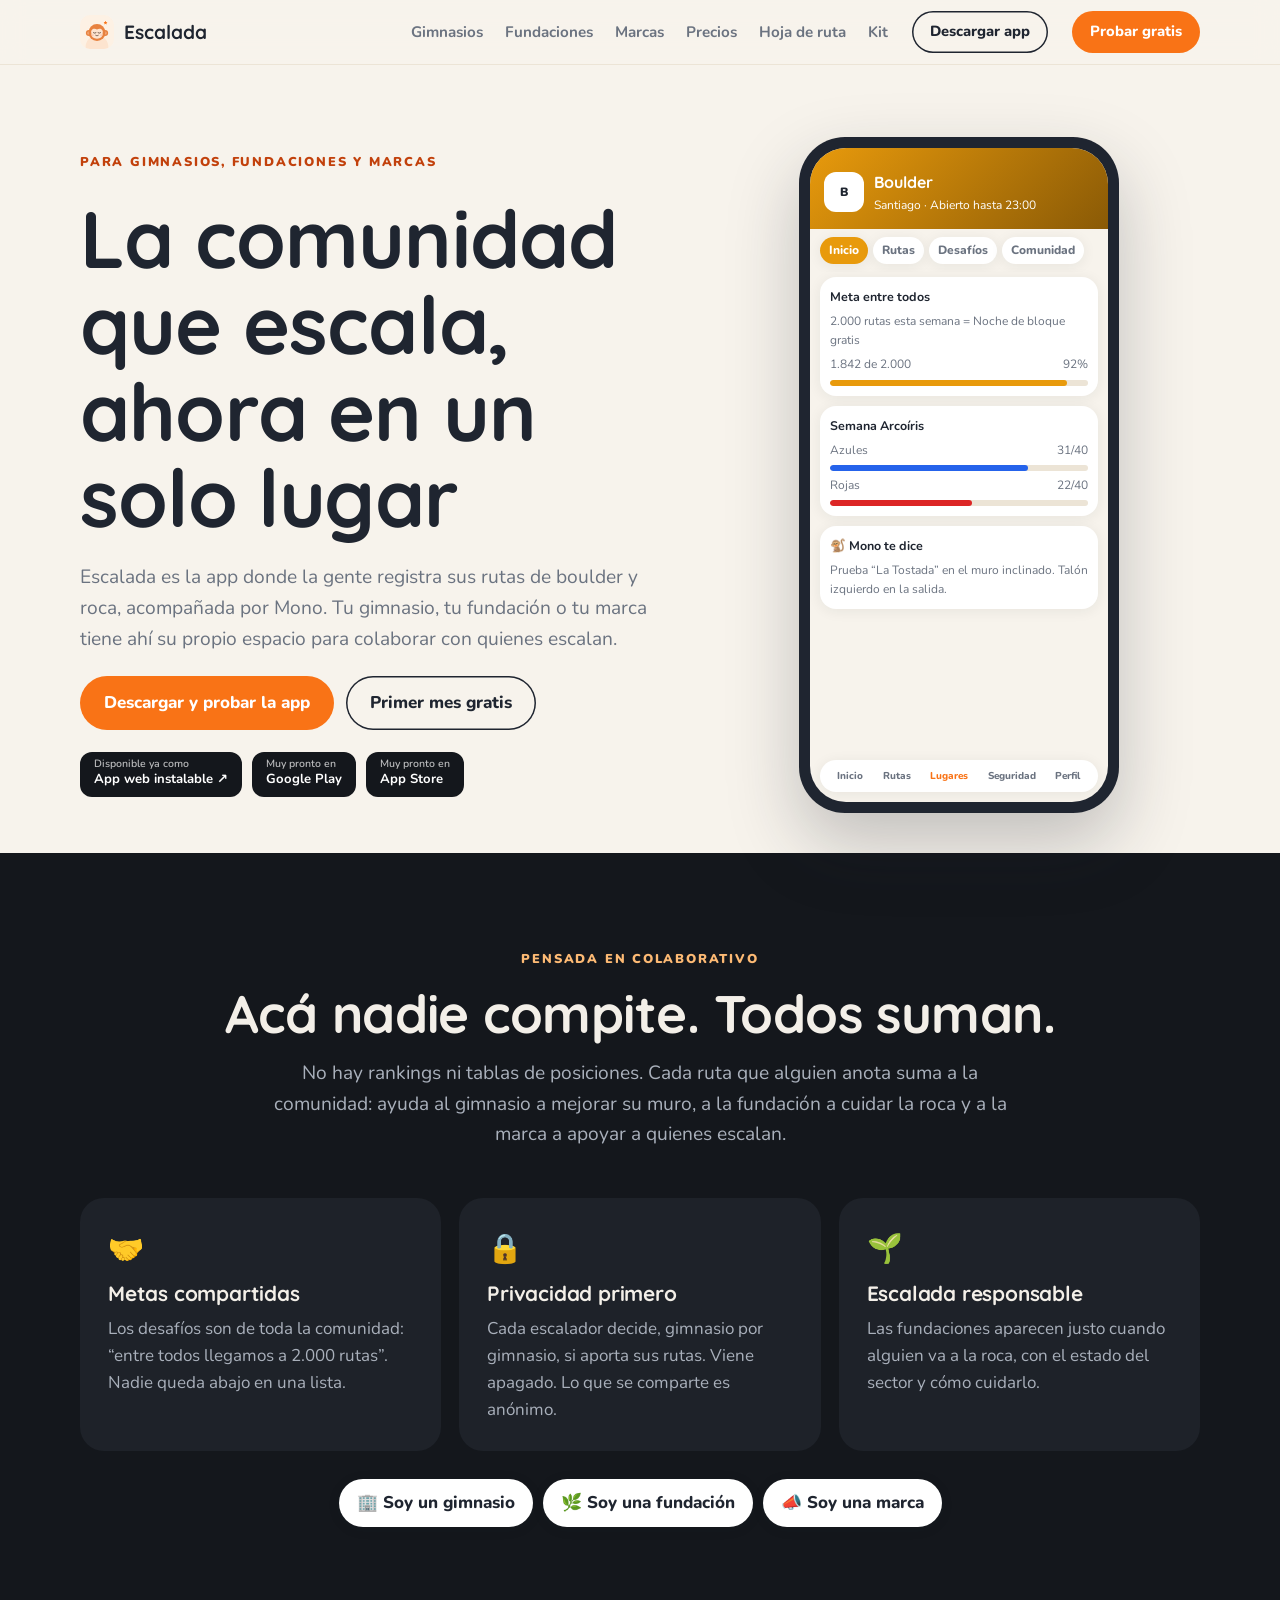
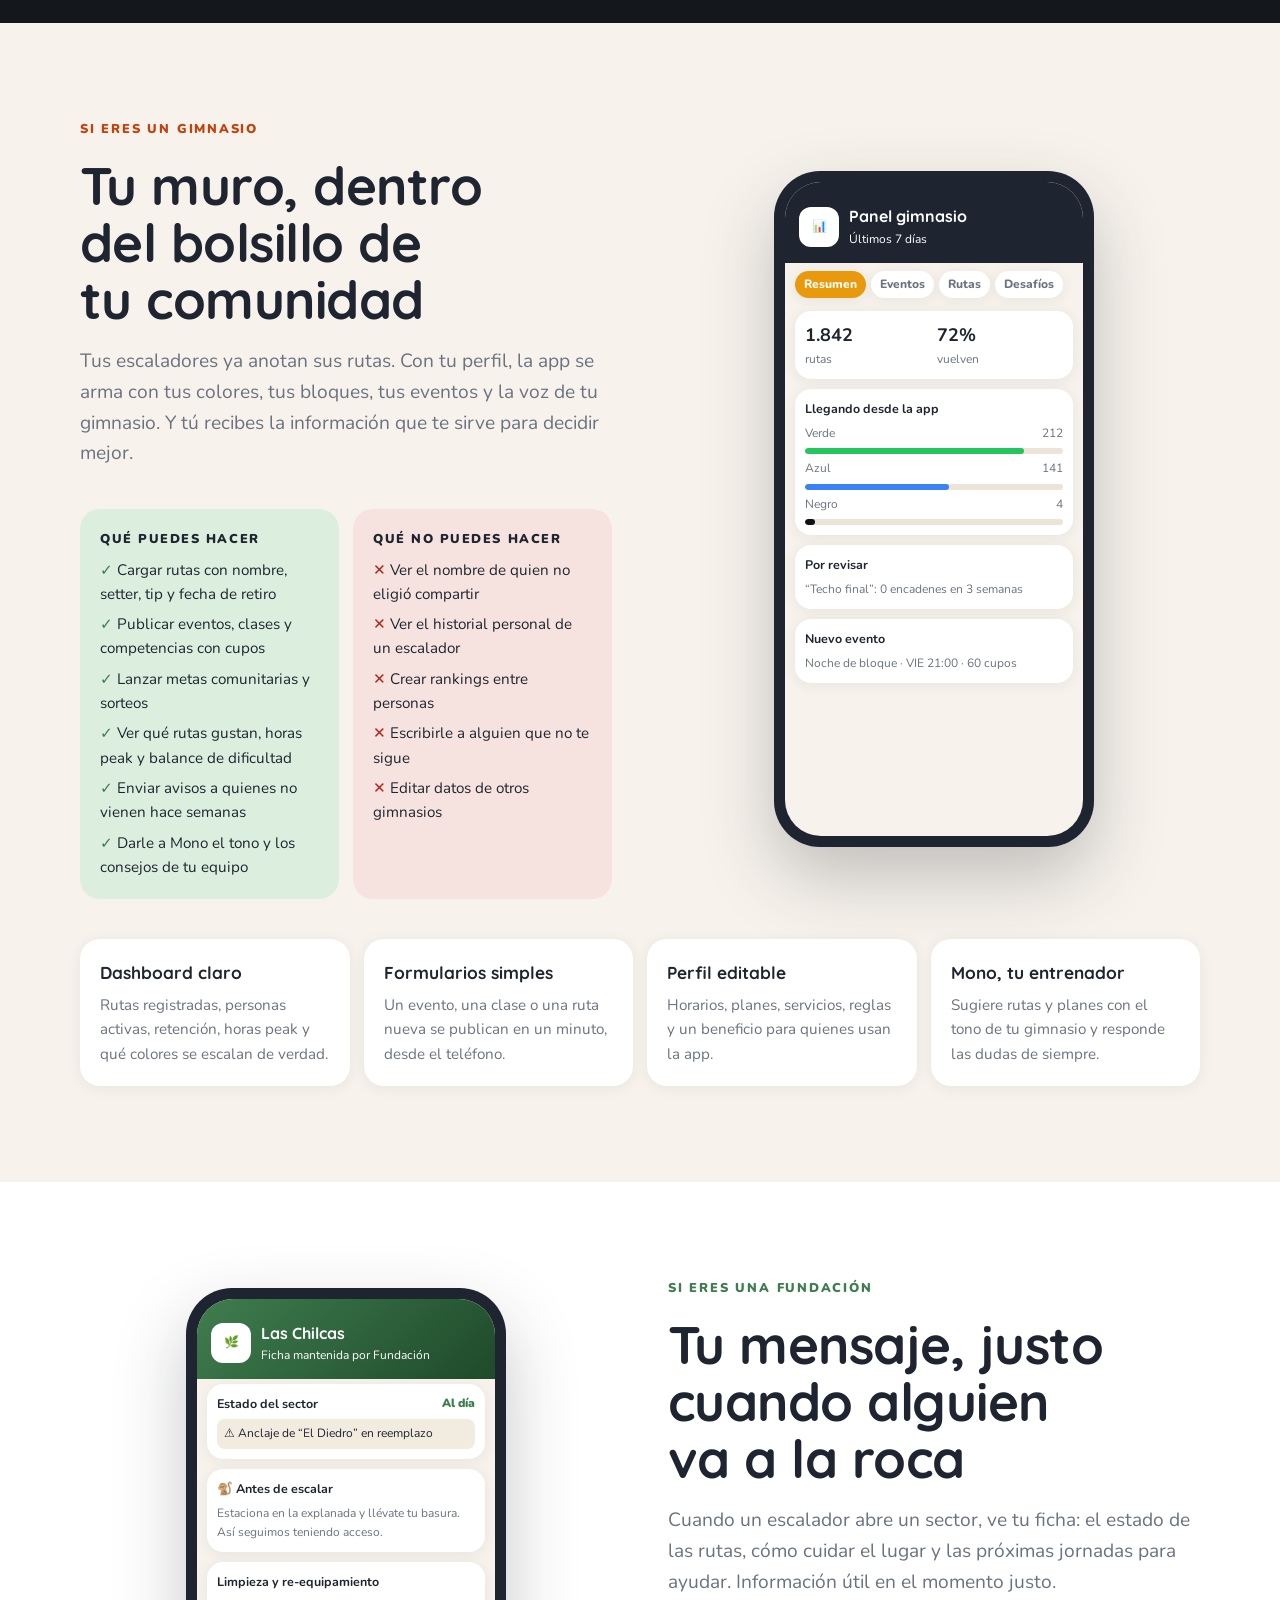
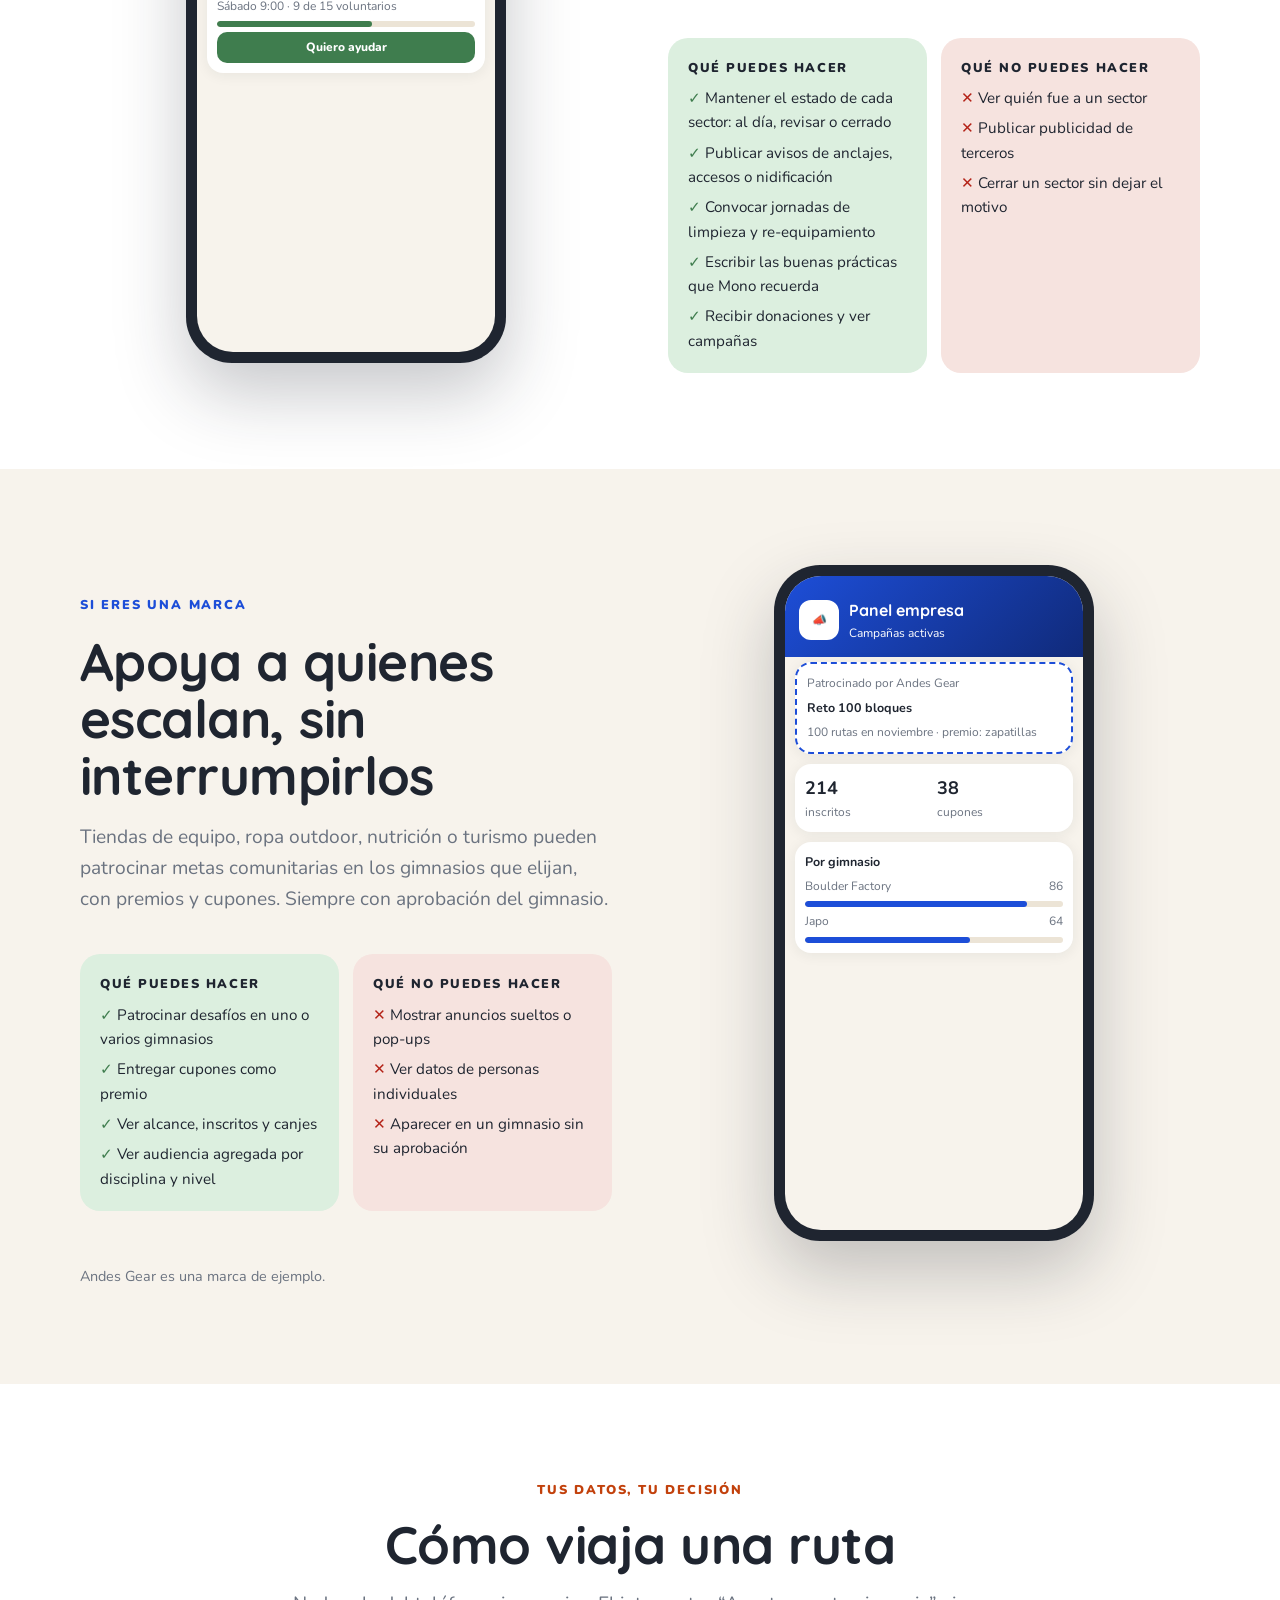
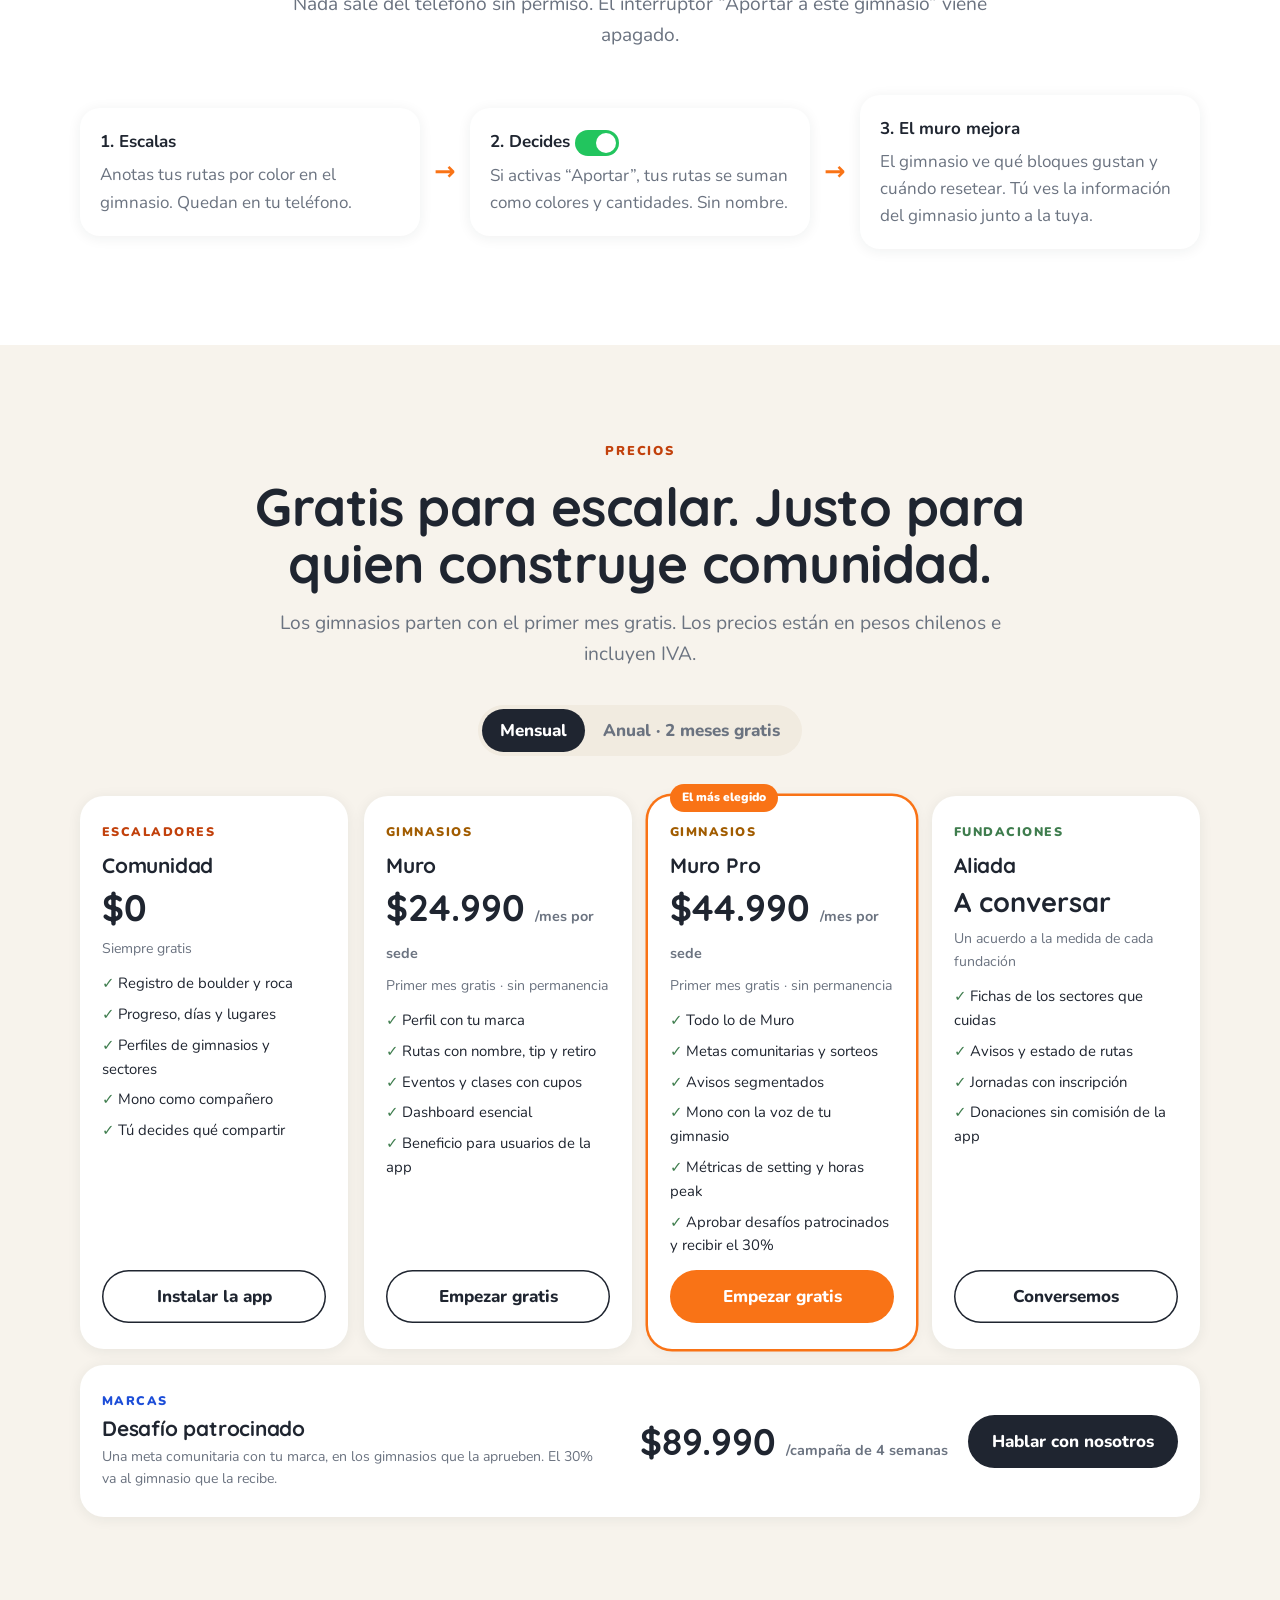
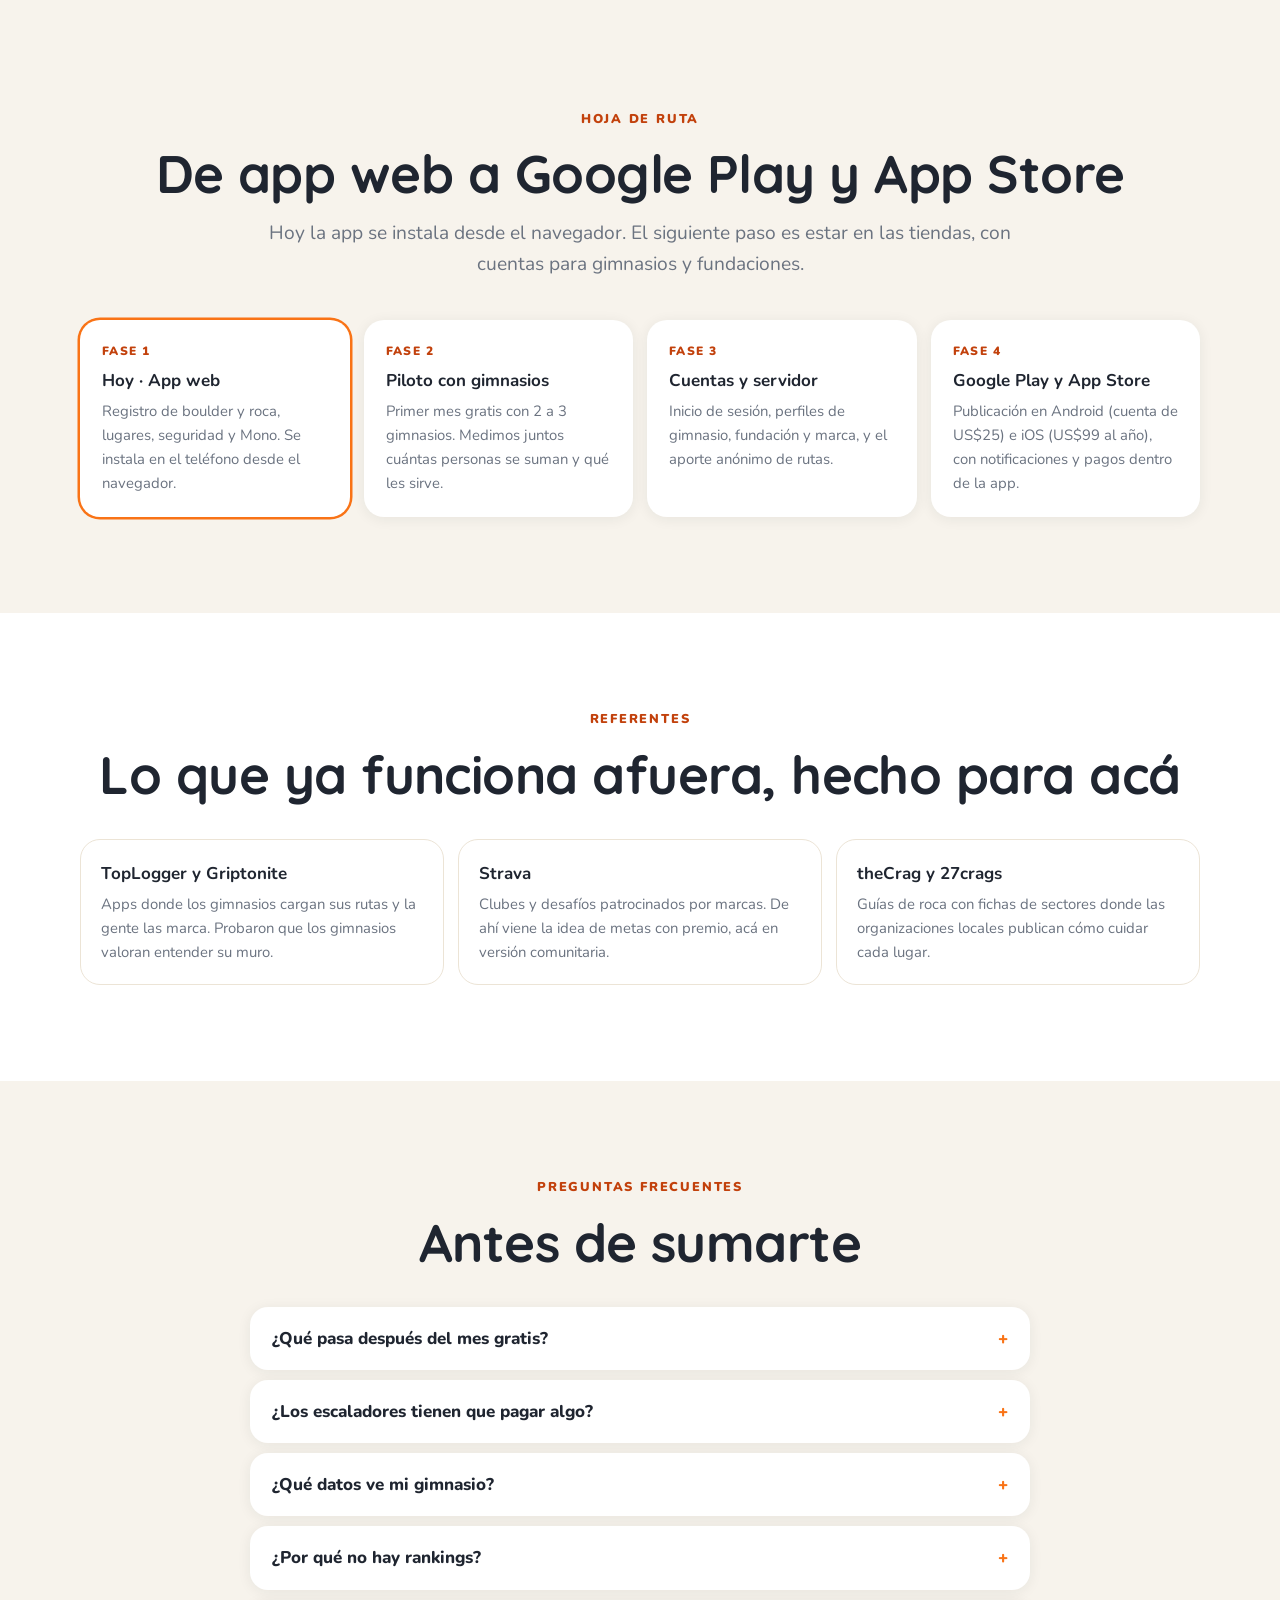
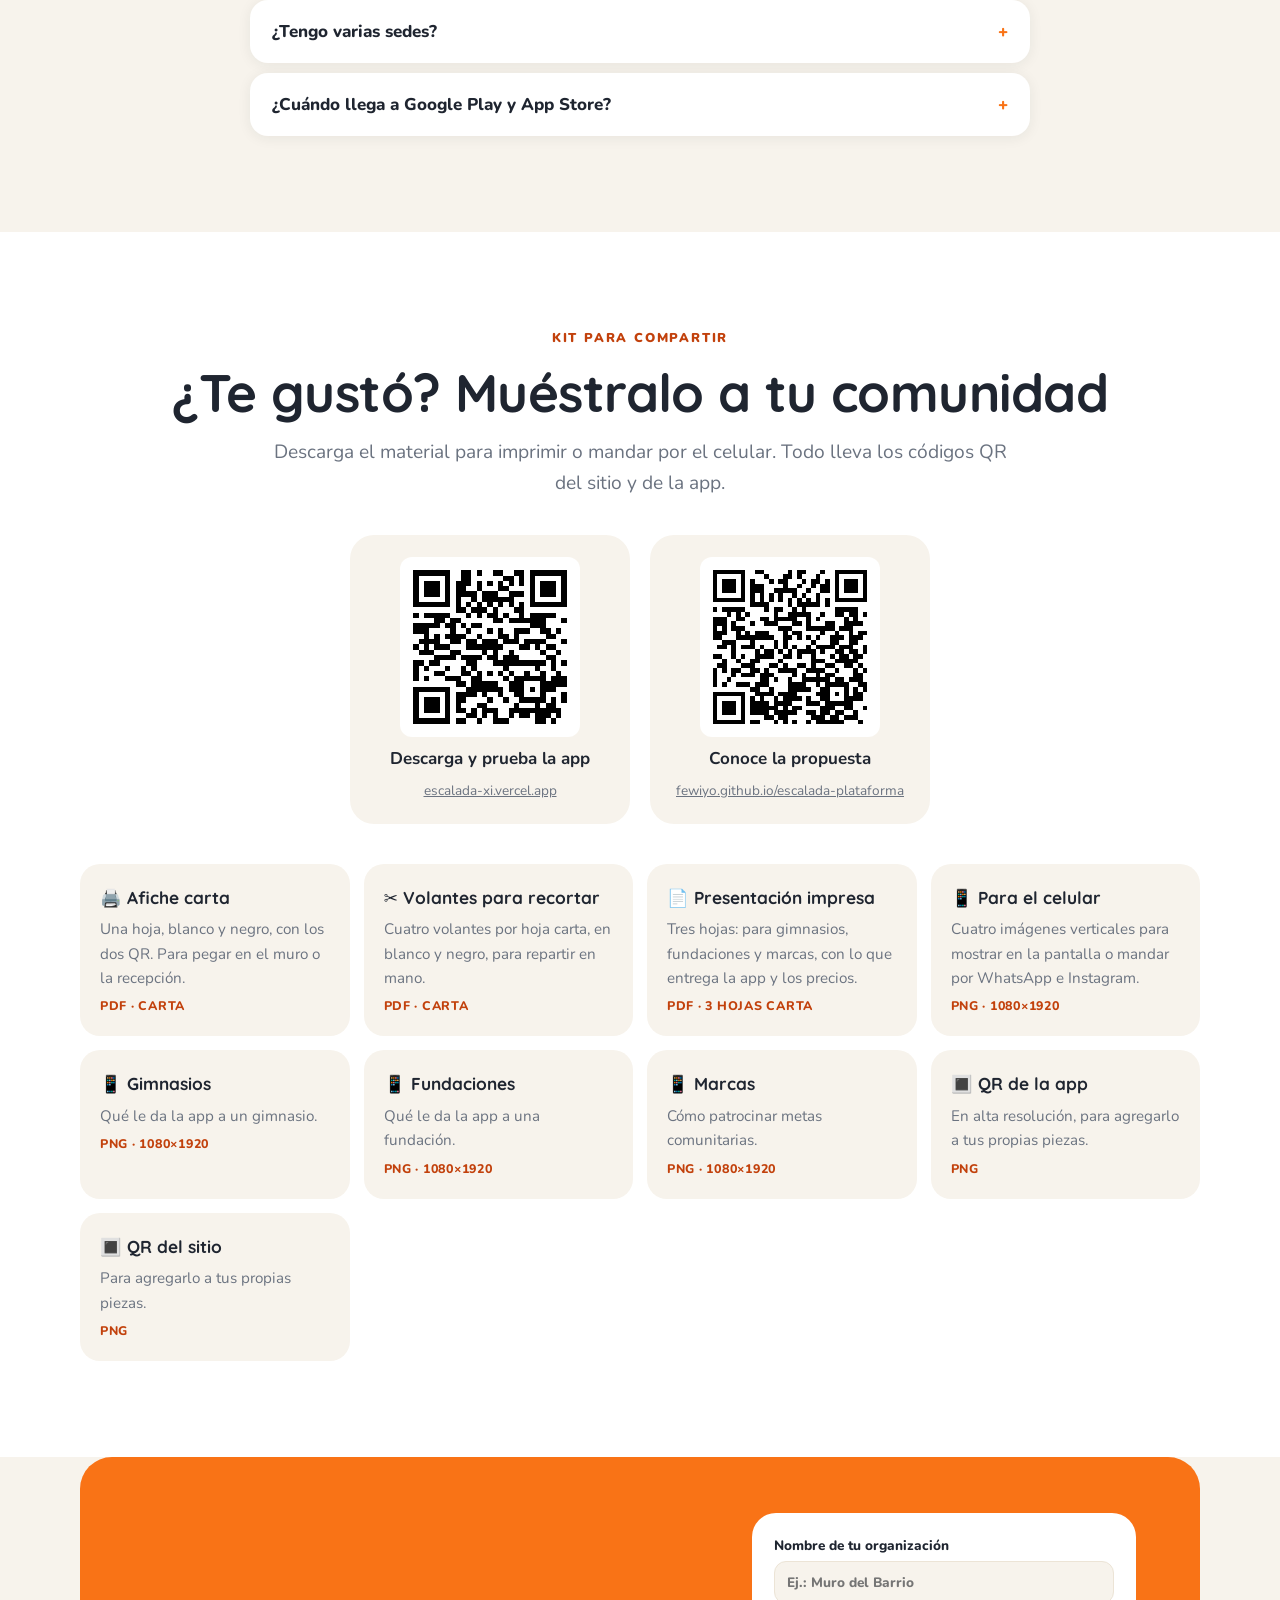
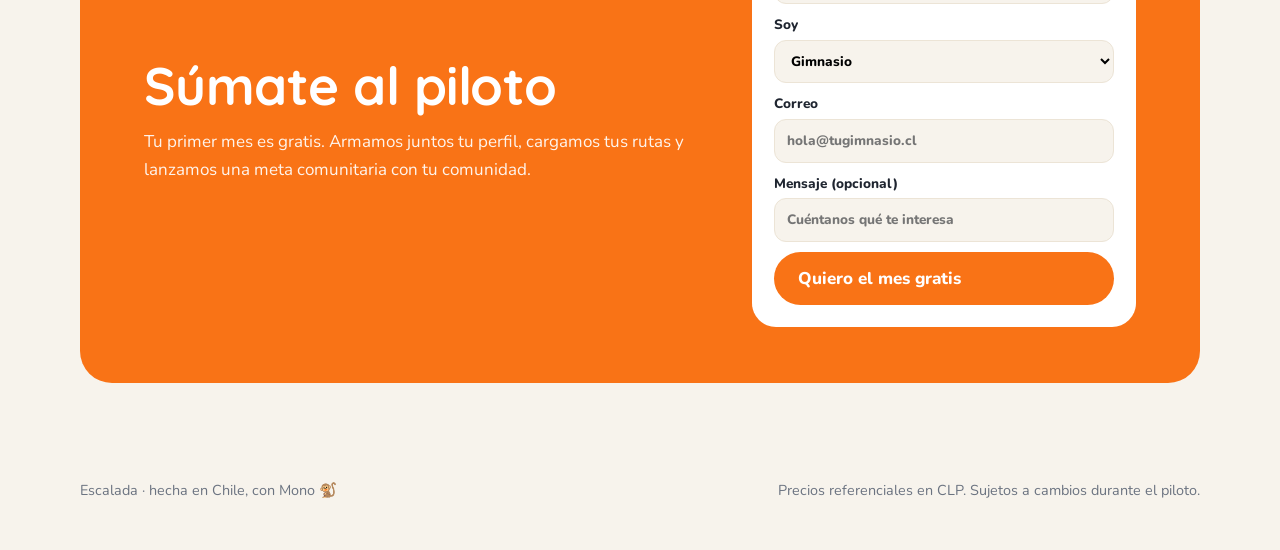
==== commit 6aac4d58: "Quitar la sección Cuentas claras Co-Authored-By: Claude Opus 5.5 <noreply@anthropic.com>" ====
--- a/index.html
+++ b/index.html
@@ -432,38 +432,6 @@
         <div class="plan__price">$89.990 <small>/campaña de 4 semanas</small></div>
         <a class="btn" href="#contacto">Hablar con nosotros</a>
       </article>
-    </div>
-  </div>
-</section>
-
-<section class="band band--dark">
-  <div class="wrap">
-    <div class="center">
-      <span class="eyebrow" style="color:#fdba74">Cuentas claras</span>
-      <h2>Una app que se paga sola</h2>
-      <p class="lead">El objetivo no es cobrar caro, es que la app se mantenga sin depender del bolsillo de nadie. Estos son los costos reales de tenerla funcionando.</p>
-    </div>
-    <div class="biz">
-      <div class="ledger" aria-label="Costos anuales estimados">
-        <h3 style="margin-bottom:6px">Costo anual de mantenerla</h3>
-        <div class="ledger__row"><span>Apple Developer Program (US$99/año)</span><span>$95.000</span></div>
-        <div class="ledger__row"><span>Google Play (US$25, pago único)</span><span>$24.000</span></div>
-        <div class="ledger__row"><span>Servidor y base de datos</span><span>$300.000</span></div>
-        <div class="ledger__row"><span>Dominio y correo</span><span>$40.000</span></div>
-        <div class="ledger__row"><span>Comisiones de pago (~4%)</span><span>variable</span></div>
-        <div class="ledger__row"><span>Total aproximado</span><span>≈ $460.000 al año</span></div>
-        <p class="dim" style="font-size:.85rem">Equivale a unos $38.000 al mes. Montos en pesos, estimados con dólar a $950.</p>
-      </div>
-      <div class="ledger">
-        <h3 style="margin-bottom:6px">Ingreso mensual según gimnasios</h3>
-        <div class="bars">
-          <div class="bars__row"><span>2 sedes Muro</span><div class="bars__track"><i style="width:10%"></i></div><span>$49.980</span></div>
-          <div class="bars__row"><span>5 sedes</span><div class="bars__track"><i style="width:36%"></i></div><span>$184.950</span></div>
-          <div class="bars__row"><span>10 sedes</span><div class="bars__track"><i style="width:68%"></i></div><span>$349.900</span></div>
-          <div class="bars__row"><span>17 sedes</span><div class="bars__track"><i style="width:100%"></i></div><span>$604.830</span></div>
-        </div>
-        <p class="dim" style="font-size:.85rem">De 5 sedes en adelante, mezcla de 60% Muro y 40% Muro Pro. Con 2 gimnasios la app ya cubre sus costos; desde ahí, cada sede financia mejoras, el pase a iOS y Android, y tiempo de desarrollo.</p>
-      </div>
     </div>
   </div>
 </section>
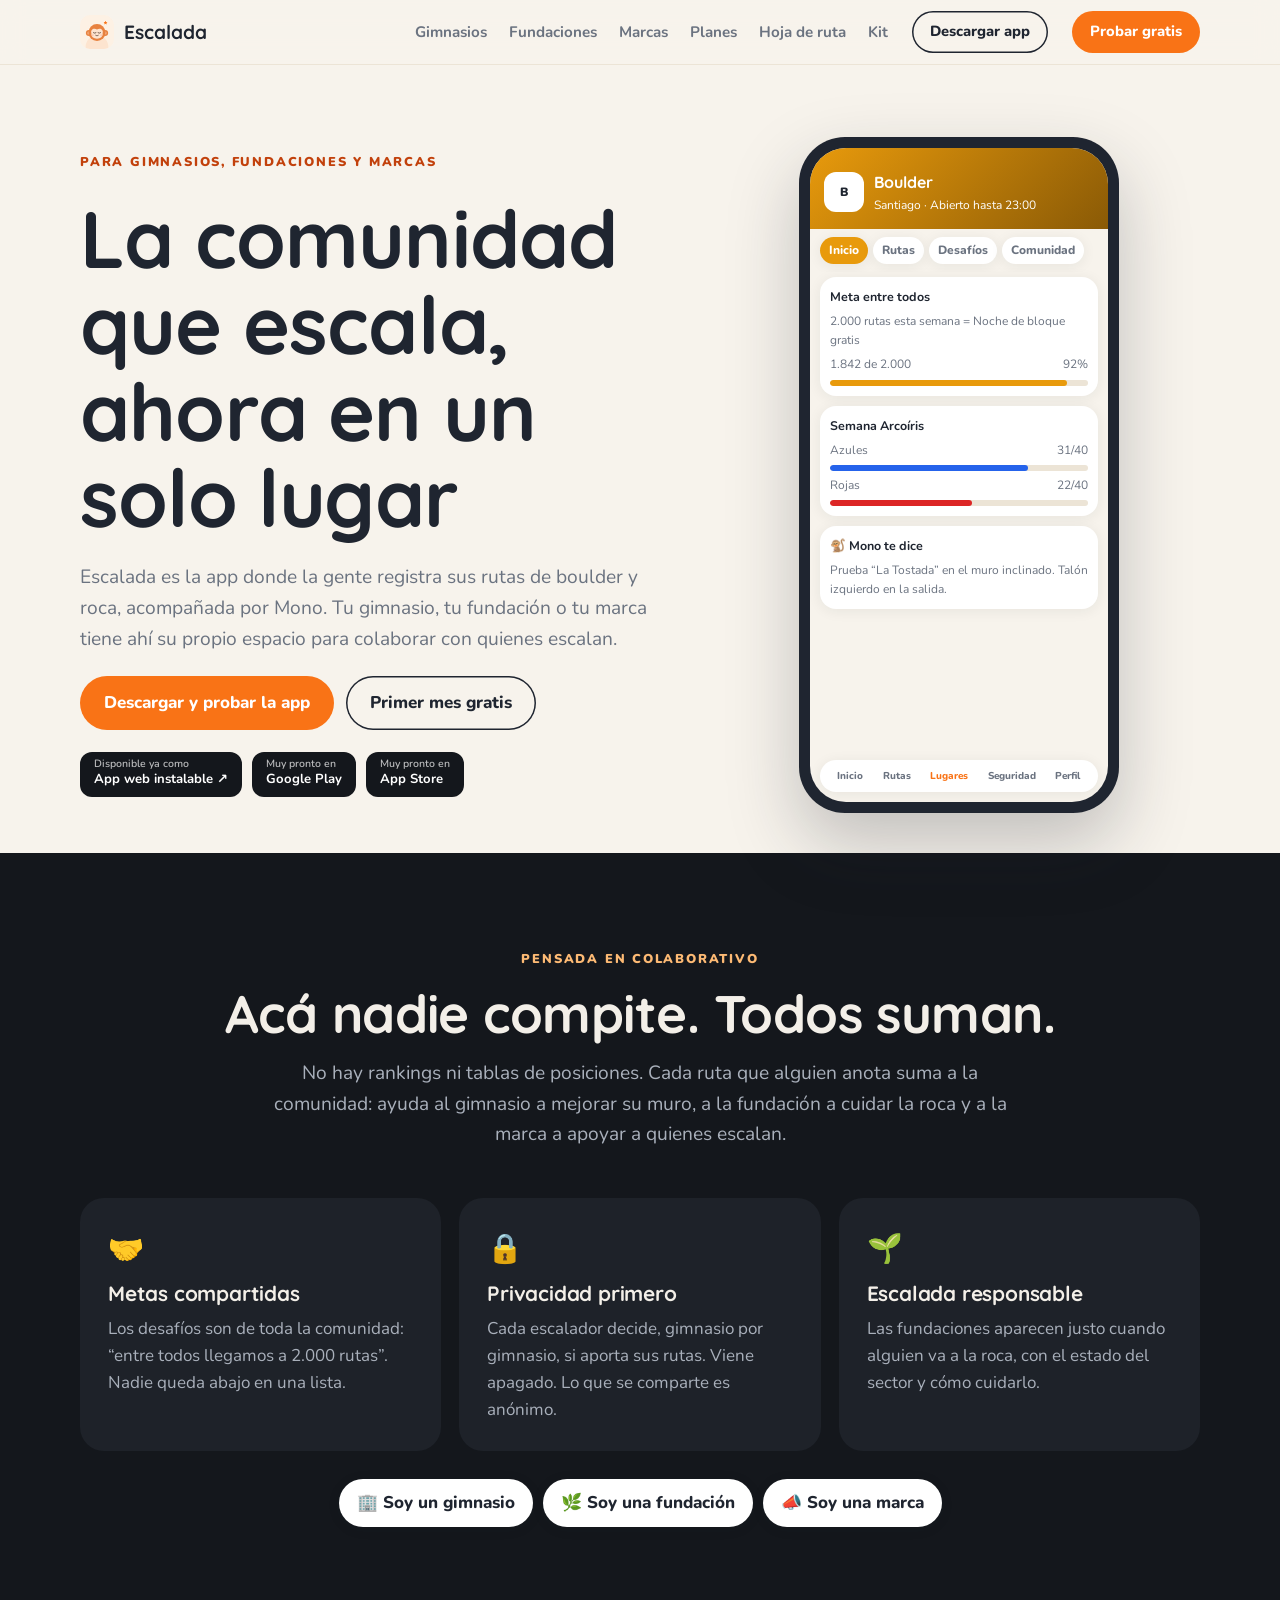
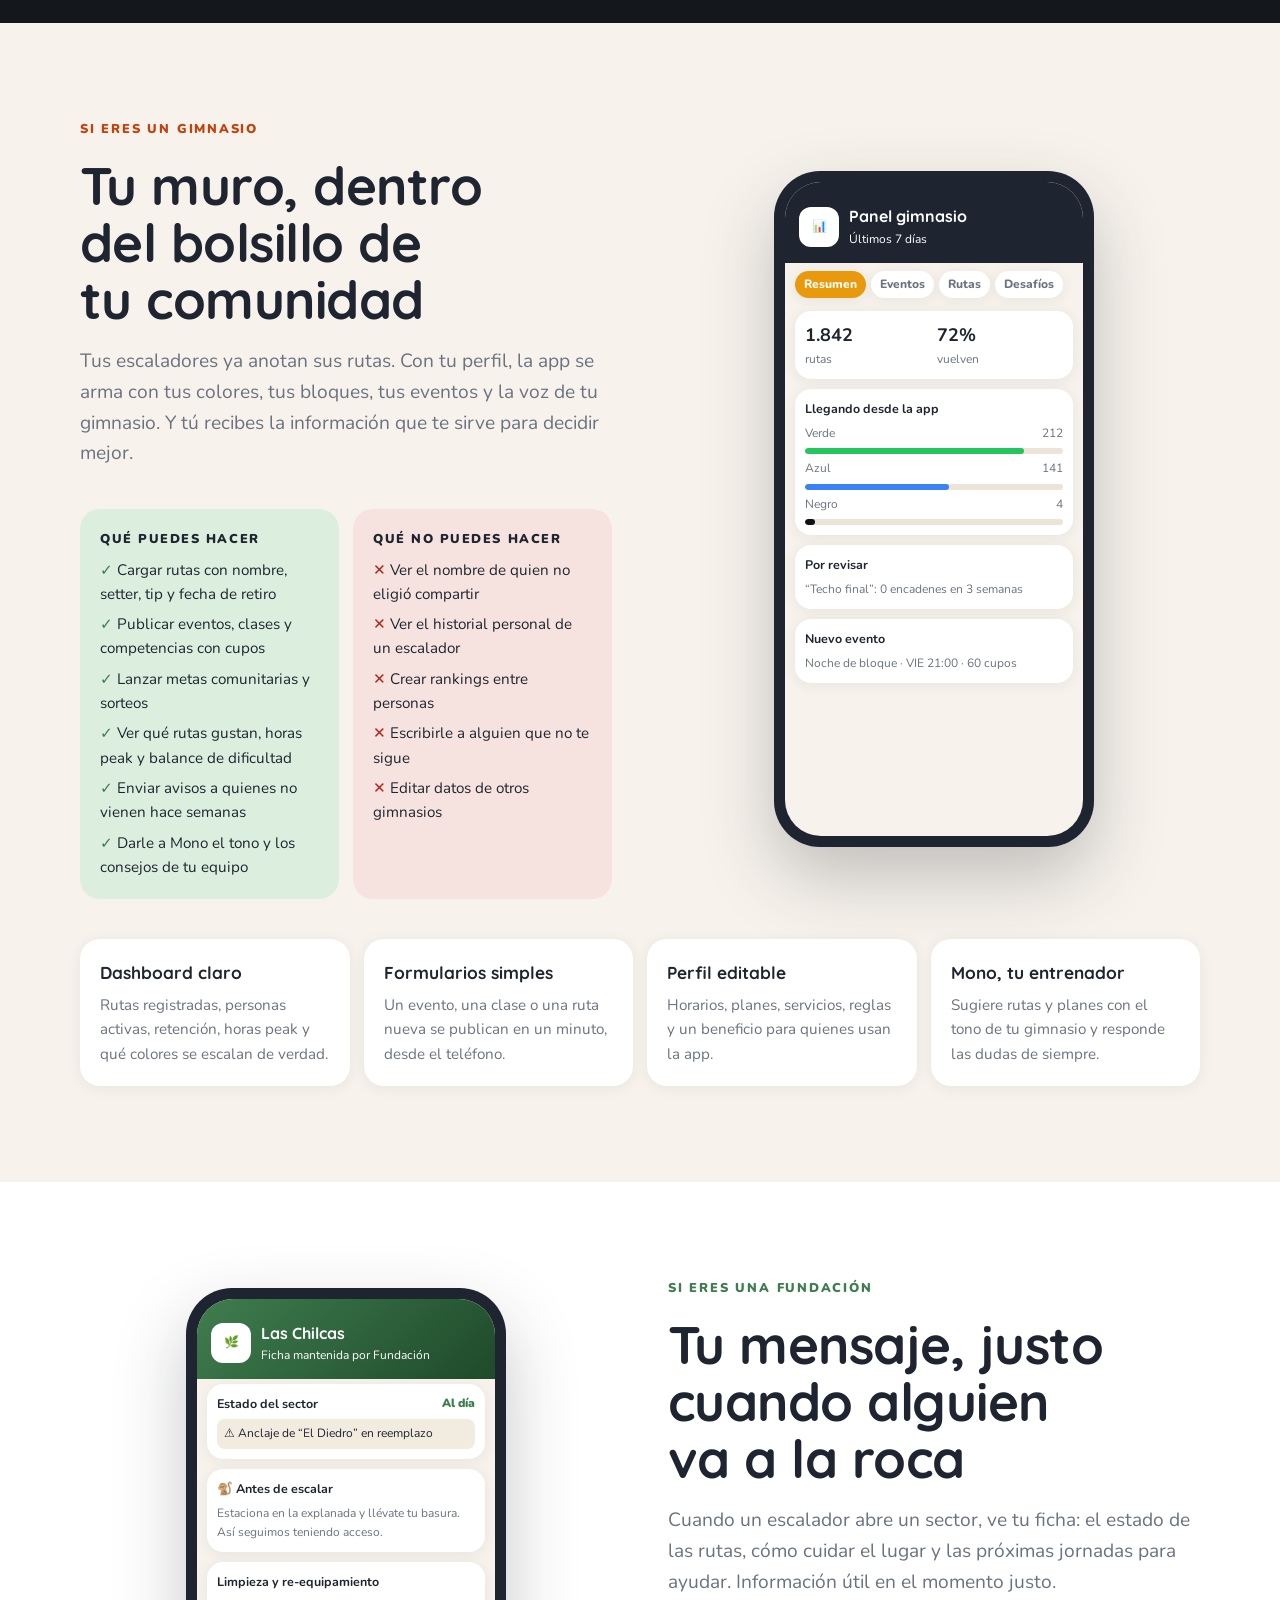
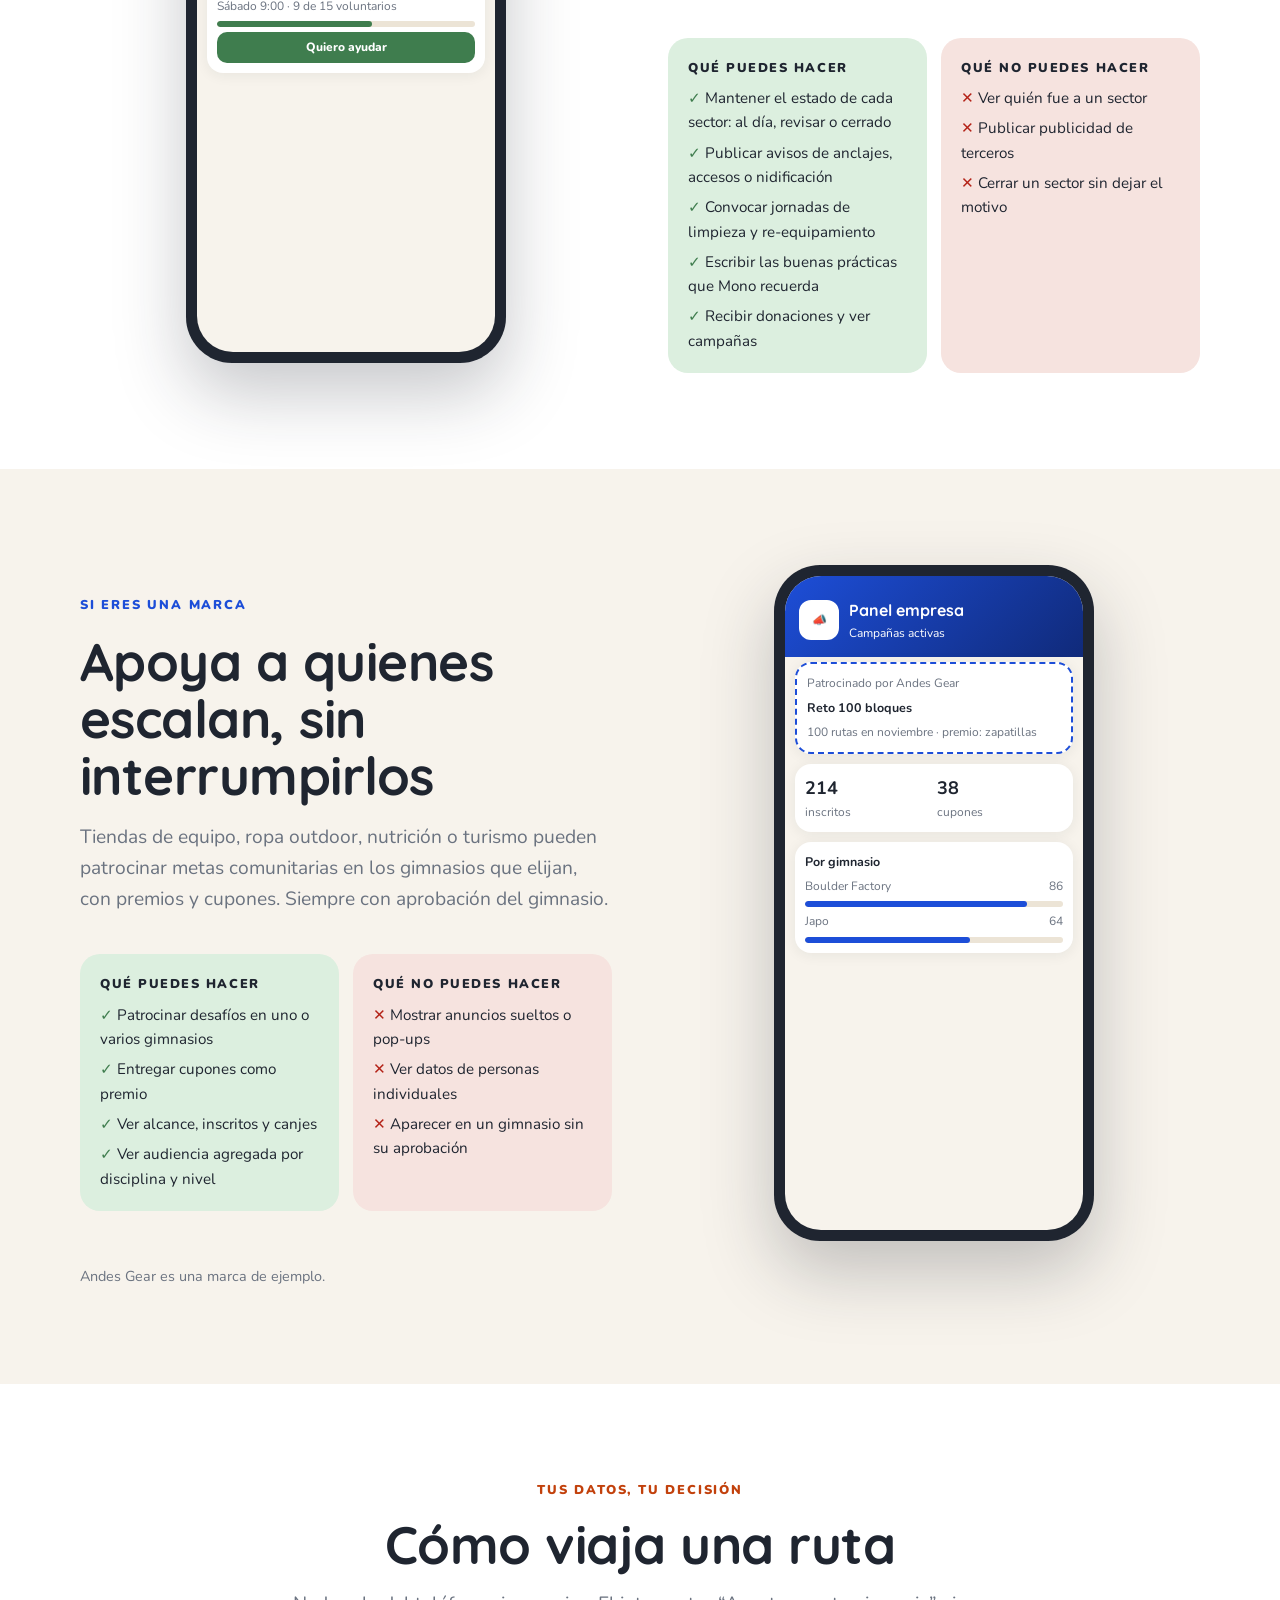
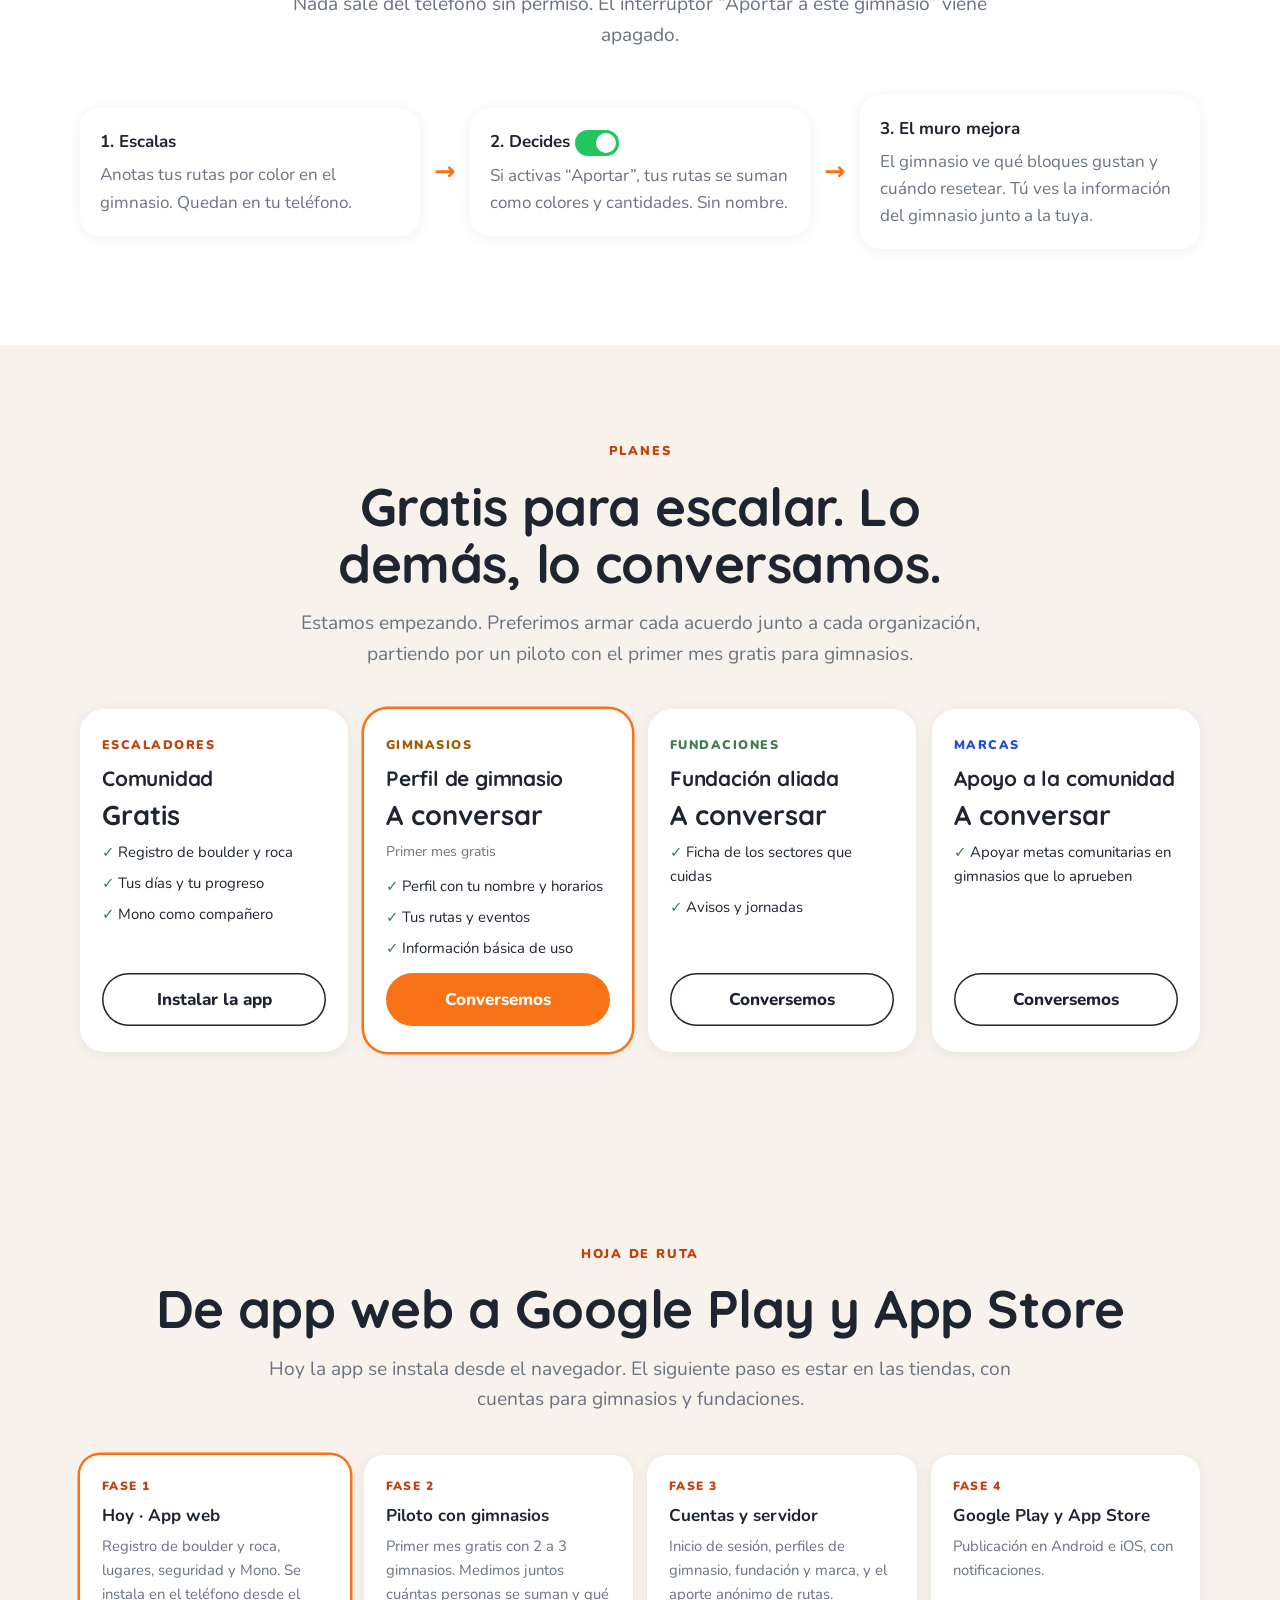
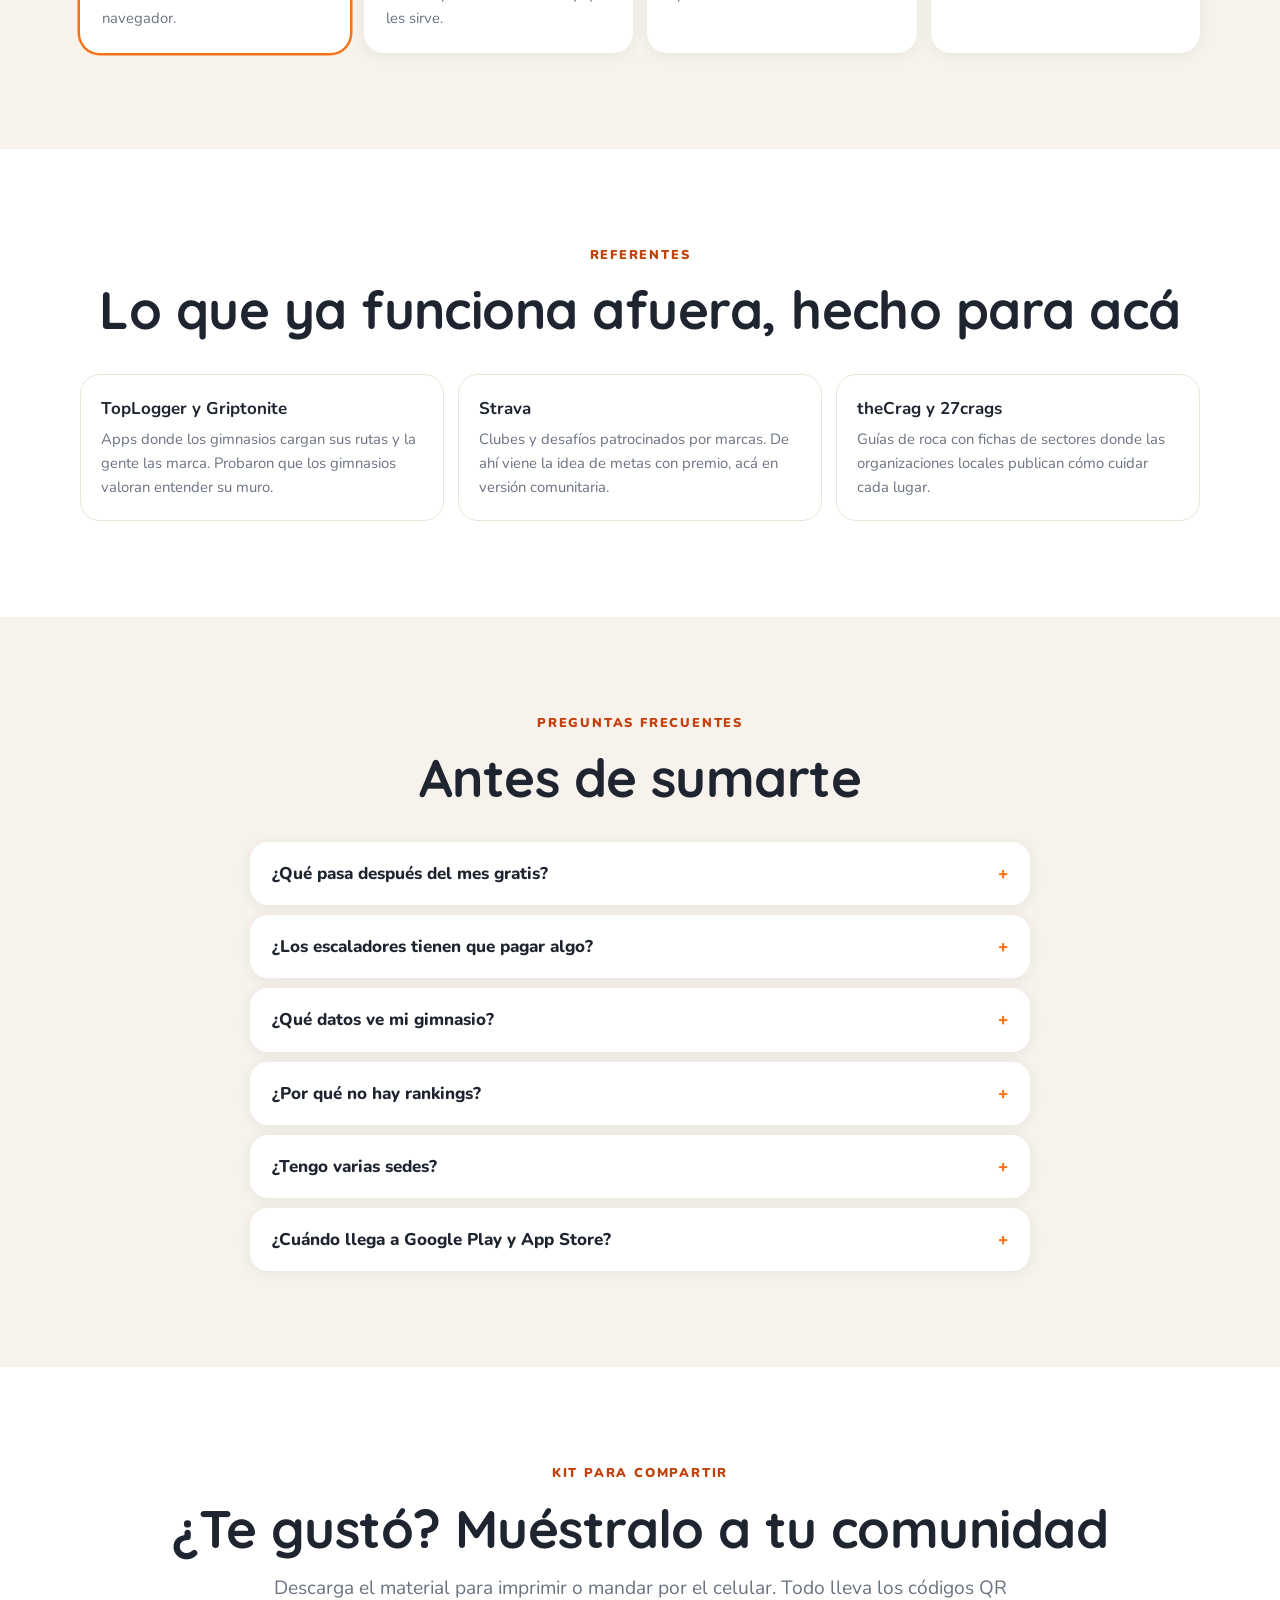
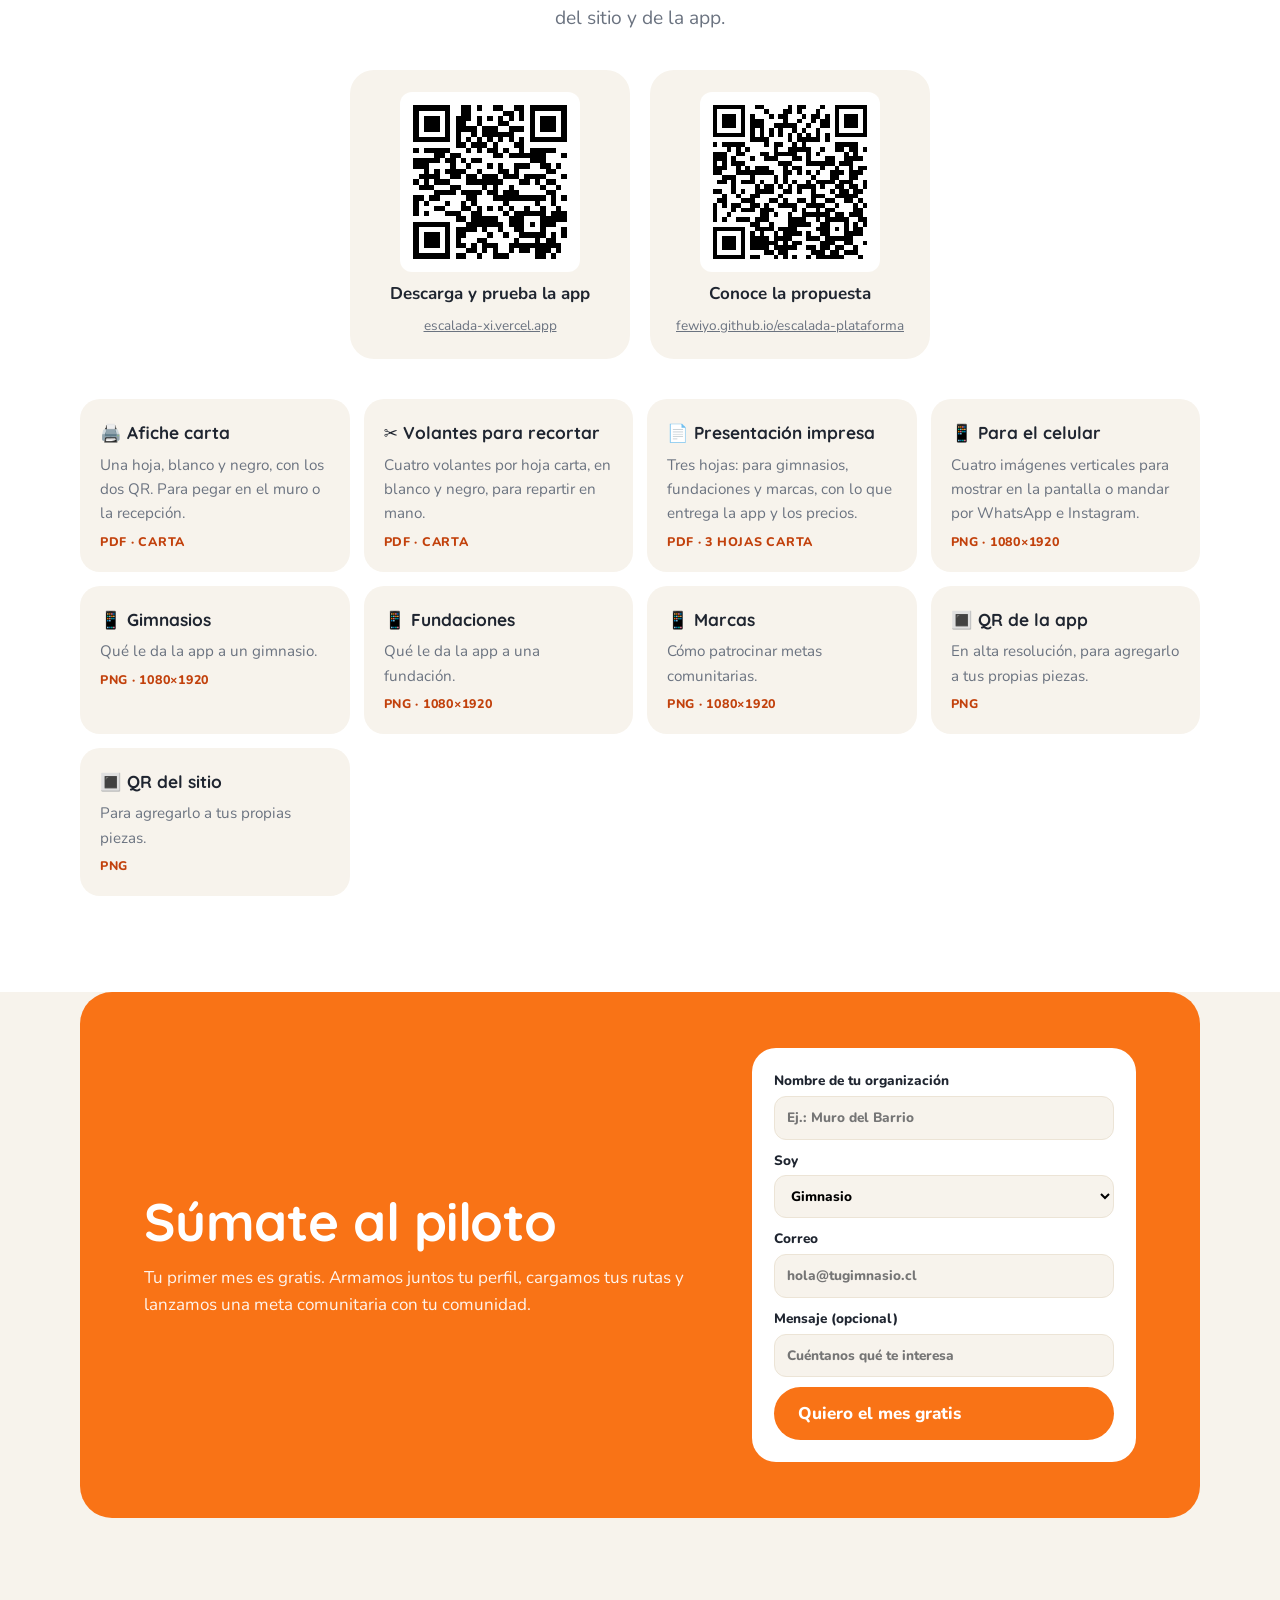
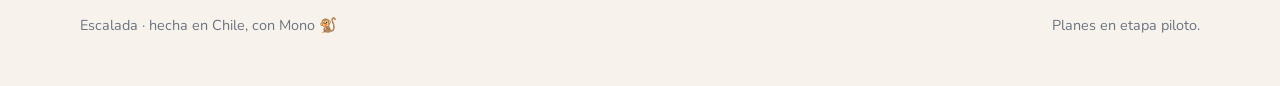
==== commit d82605f3: "Planes sin precios y más acotados Co-Authored-By: Claude Opus 5.5 <noreply@anthropic.com>" ====
--- a/index.html
+++ b/index.html
@@ -192,7 +192,7 @@
   <div class="wrap">
     <a class="brand" href="#"><img src="mono.svg" alt="">Escalada</a>
     <div class="nav__links">
-      <a href="#gimnasios">Gimnasios</a><a href="#fundaciones">Fundaciones</a><a href="#marcas">Marcas</a><a href="#precios">Precios</a><a href="#ruta">Hoja de ruta</a><a href="#kit">Kit</a>
+      <a href="#gimnasios">Gimnasios</a><a href="#fundaciones">Fundaciones</a><a href="#marcas">Marcas</a><a href="#precios">Planes</a><a href="#ruta">Hoja de ruta</a><a href="#kit">Kit</a>
     </div>
     <a class="btn btn--ghost nav__app" href="https://escalada-xi.vercel.app/" target="_blank" rel="noopener">Descargar app</a>
     <a class="btn btn--o" href="#contacto">Probar gratis</a>
@@ -383,54 +383,39 @@
 <section class="band" id="precios">
   <div class="wrap">
     <div class="center">
-      <span class="eyebrow">Precios</span>
-      <h2>Gratis para escalar. Justo para quien construye comunidad.</h2>
-      <p class="lead">Los gimnasios parten con el primer mes gratis. Los precios están en pesos chilenos e incluyen IVA.</p>
-      <div class="billing" role="group" aria-label="Forma de pago">
-        <button type="button" aria-pressed="true" data-b="mes">Mensual</button>
-        <button type="button" aria-pressed="false" data-b="anual">Anual · 2 meses gratis</button>
-      </div>
+      <span class="eyebrow">Planes</span>
+      <h2>Gratis para escalar. Lo demás, lo conversamos.</h2>
+      <p class="lead">Estamos empezando. Preferimos armar cada acuerdo junto a cada organización, partiendo por un piloto con el primer mes gratis para gimnasios.</p>
     </div>
     <div class="plans">
       <article class="plan">
         <span class="plan__for" style="color:var(--o-d)">Escaladores</span>
         <h3>Comunidad</h3>
-        <div class="plan__price">$0</div>
-        <p class="plan__note">Siempre gratis</p>
-        <ul><li>Registro de boulder y roca</li><li>Progreso, días y lugares</li><li>Perfiles de gimnasios y sectores</li><li>Mono como compañero</li><li>Tú decides qué compartir</li></ul>
+        <div class="plan__price" style="font-size:1.7rem">Gratis</div>
+        <ul><li>Registro de boulder y roca</li><li>Tus días y tu progreso</li><li>Mono como compañero</li></ul>
         <a class="btn btn--ghost" href="https://escalada-xi.vercel.app/" target="_blank" rel="noopener">Instalar la app</a>
       </article>
-      <article class="plan">
+      <article class="plan plan--hot">
         <span class="plan__for" style="color:#a15c00">Gimnasios</span>
-        <h3>Muro</h3>
-        <div class="plan__price" data-m="24990" data-a="249900">$24.990 <small>/mes por sede</small></div>
-        <p class="plan__note">Primer mes gratis · sin permanencia</p>
-        <ul><li>Perfil con tu marca</li><li>Rutas con nombre, tip y retiro</li><li>Eventos y clases con cupos</li><li>Dashboard esencial</li><li>Beneficio para usuarios de la app</li></ul>
-        <a class="btn btn--ghost" href="#contacto">Empezar gratis</a>
-      </article>
-      <article class="plan plan--hot">
-        <span class="plan__tag">El más elegido</span>
-        <span class="plan__for" style="color:#a15c00">Gimnasios</span>
-        <h3>Muro Pro</h3>
-        <div class="plan__price" data-m="44990" data-a="449900">$44.990 <small>/mes por sede</small></div>
-        <p class="plan__note">Primer mes gratis · sin permanencia</p>
-        <ul><li>Todo lo de Muro</li><li>Metas comunitarias y sorteos</li><li>Avisos segmentados</li><li>Mono con la voz de tu gimnasio</li><li>Métricas de setting y horas peak</li><li>Aprobar desafíos patrocinados y recibir el 30%</li></ul>
-        <a class="btn btn--o" href="#contacto">Empezar gratis</a>
+        <h3>Perfil de gimnasio</h3>
+        <div class="plan__price" style="font-size:1.7rem">A conversar</div>
+        <p class="plan__note">Primer mes gratis</p>
+        <ul><li>Perfil con tu nombre y horarios</li><li>Tus rutas y eventos</li><li>Información básica de uso</li></ul>
+        <a class="btn btn--o" href="#contacto">Conversemos</a>
       </article>
       <article class="plan">
         <span class="plan__for" style="color:var(--g)">Fundaciones</span>
-        <h3>Aliada</h3>
+        <h3>Fundación aliada</h3>
         <div class="plan__price" style="font-size:1.7rem">A conversar</div>
-        <p class="plan__note">Un acuerdo a la medida de cada fundación</p>
-        <ul><li>Fichas de los sectores que cuidas</li><li>Avisos y estado de rutas</li><li>Jornadas con inscripción</li><li>Donaciones sin comisión de la app</li></ul>
+        <ul><li>Ficha de los sectores que cuidas</li><li>Avisos y jornadas</li></ul>
         <a class="btn btn--ghost" href="#contacto">Conversemos</a>
       </article>
-    </div>
-    <div class="plans" style="grid-template-columns:1fr;margin-top:16px">
-      <article class="plan" style="flex-direction:row;flex-wrap:wrap;align-items:center;gap:20px">
-        <div style="flex:1 1 280px;display:grid;gap:6px"><span class="plan__for" style="color:var(--b)">Marcas</span><h3>Desafío patrocinado</h3><p class="plan__note">Una meta comunitaria con tu marca, en los gimnasios que la aprueben. El 30% va al gimnasio que la recibe.</p></div>
-        <div class="plan__price">$89.990 <small>/campaña de 4 semanas</small></div>
-        <a class="btn" href="#contacto">Hablar con nosotros</a>
+      <article class="plan">
+        <span class="plan__for" style="color:var(--b)">Marcas</span>
+        <h3>Apoyo a la comunidad</h3>
+        <div class="plan__price" style="font-size:1.7rem">A conversar</div>
+        <ul><li>Apoyar metas comunitarias en gimnasios que lo aprueben</li></ul>
+        <a class="btn btn--ghost" href="#contacto">Conversemos</a>
       </article>
     </div>
   </div>
@@ -447,7 +432,7 @@
       <div class="now"><b>Hoy · App web</b><span>Registro de boulder y roca, lugares, seguridad y Mono. Se instala en el teléfono desde el navegador.</span></div>
       <div><b>Piloto con gimnasios</b><span>Primer mes gratis con 2 a 3 gimnasios. Medimos juntos cuántas personas se suman y qué les sirve.</span></div>
       <div><b>Cuentas y servidor</b><span>Inicio de sesión, perfiles de gimnasio, fundación y marca, y el aporte anónimo de rutas.</span></div>
-      <div><b>Google Play y App Store</b><span>Publicación en Android (cuenta de US$25) e iOS (US$99 al año), con notificaciones y pagos dentro de la app.</span></div>
+      <div><b>Google Play y App Store</b><span>Publicación en Android e iOS, con notificaciones.</span></div>
     </div>
   </div>
 </section>
@@ -470,11 +455,11 @@
   <div class="wrap">
     <div class="center"><span class="eyebrow">Preguntas frecuentes</span><h2>Antes de sumarte</h2></div>
     <div class="faq">
-      <details><summary>¿Qué pasa después del mes gratis?</summary><p>Te avisamos una semana antes. Si quieres seguir, eliges Muro o Muro Pro. Si no, tu perfil queda en pausa y puedes volver cuando quieras.</p></details>
+      <details><summary>¿Qué pasa después del mes gratis?</summary><p>Te avisamos una semana antes. Conversamos cómo te fue y, si quieres seguir, armamos juntos un acuerdo. Si no, tu perfil queda en pausa y puedes volver cuando quieras.</p></details>
       <details><summary>¿Los escaladores tienen que pagar algo?</summary><p>No. La app es gratis para quien escala, siempre. Lo financian los gimnasios y las marcas que se suman.</p></details>
       <details><summary>¿Qué datos ve mi gimnasio?</summary><p>Solo lo que cada persona decide aportar, de forma anónima: colores, cantidades y horarios. Nunca nombres ni historiales personales.</p></details>
       <details><summary>¿Por qué no hay rankings?</summary><p>Porque queremos que cualquier persona, de cualquier nivel, se sienta parte. Las metas son de toda la comunidad.</p></details>
-      <details><summary>¿Tengo varias sedes?</summary><p>Cada sede tiene su perfil. Desde la tercera sede hay 20% de descuento.</p></details>
+      <details><summary>¿Tengo varias sedes?</summary><p>Cada sede tiene su propio perfil. Lo vemos juntos según tu caso.</p></details>
       <details><summary>¿Cuándo llega a Google Play y App Store?</summary><p>Después del piloto con gimnasios, cuando estén listas las cuentas para empresas y el servidor. Mientras tanto, se instala desde el navegador.</p></details>
     </div>
   </div>
@@ -524,18 +509,11 @@
 
 <footer class="wrap">
   <span>Escalada · hecha en Chile, con Mono 🐒</span>
-  <span>Precios referenciales en CLP. Sujetos a cambios durante el piloto.</span>
+  <span>Planes en etapa piloto.</span>
 </footer>
 
 <script>
-const fmt = n => '$' + n.toLocaleString('es-CL')
-document.querySelectorAll('.billing button').forEach(b => b.addEventListener('click', () => {
-  document.querySelectorAll('.billing button').forEach(x => x.setAttribute('aria-pressed', x === b))
-  const anual = b.dataset.b === 'anual'
-  document.querySelectorAll('.plan__price[data-m]').forEach(p => {
-    p.innerHTML = anual ? `${fmt(+p.dataset.a)} <small>/año por sede</small>` : `${fmt(+p.dataset.m)} <small>/mes por sede</small>`
-  })
-}))
+
 // El formulario llega por correo vía FormSubmit.
 document.getElementById('f').addEventListener('submit', async e => {
   e.preventDefault()
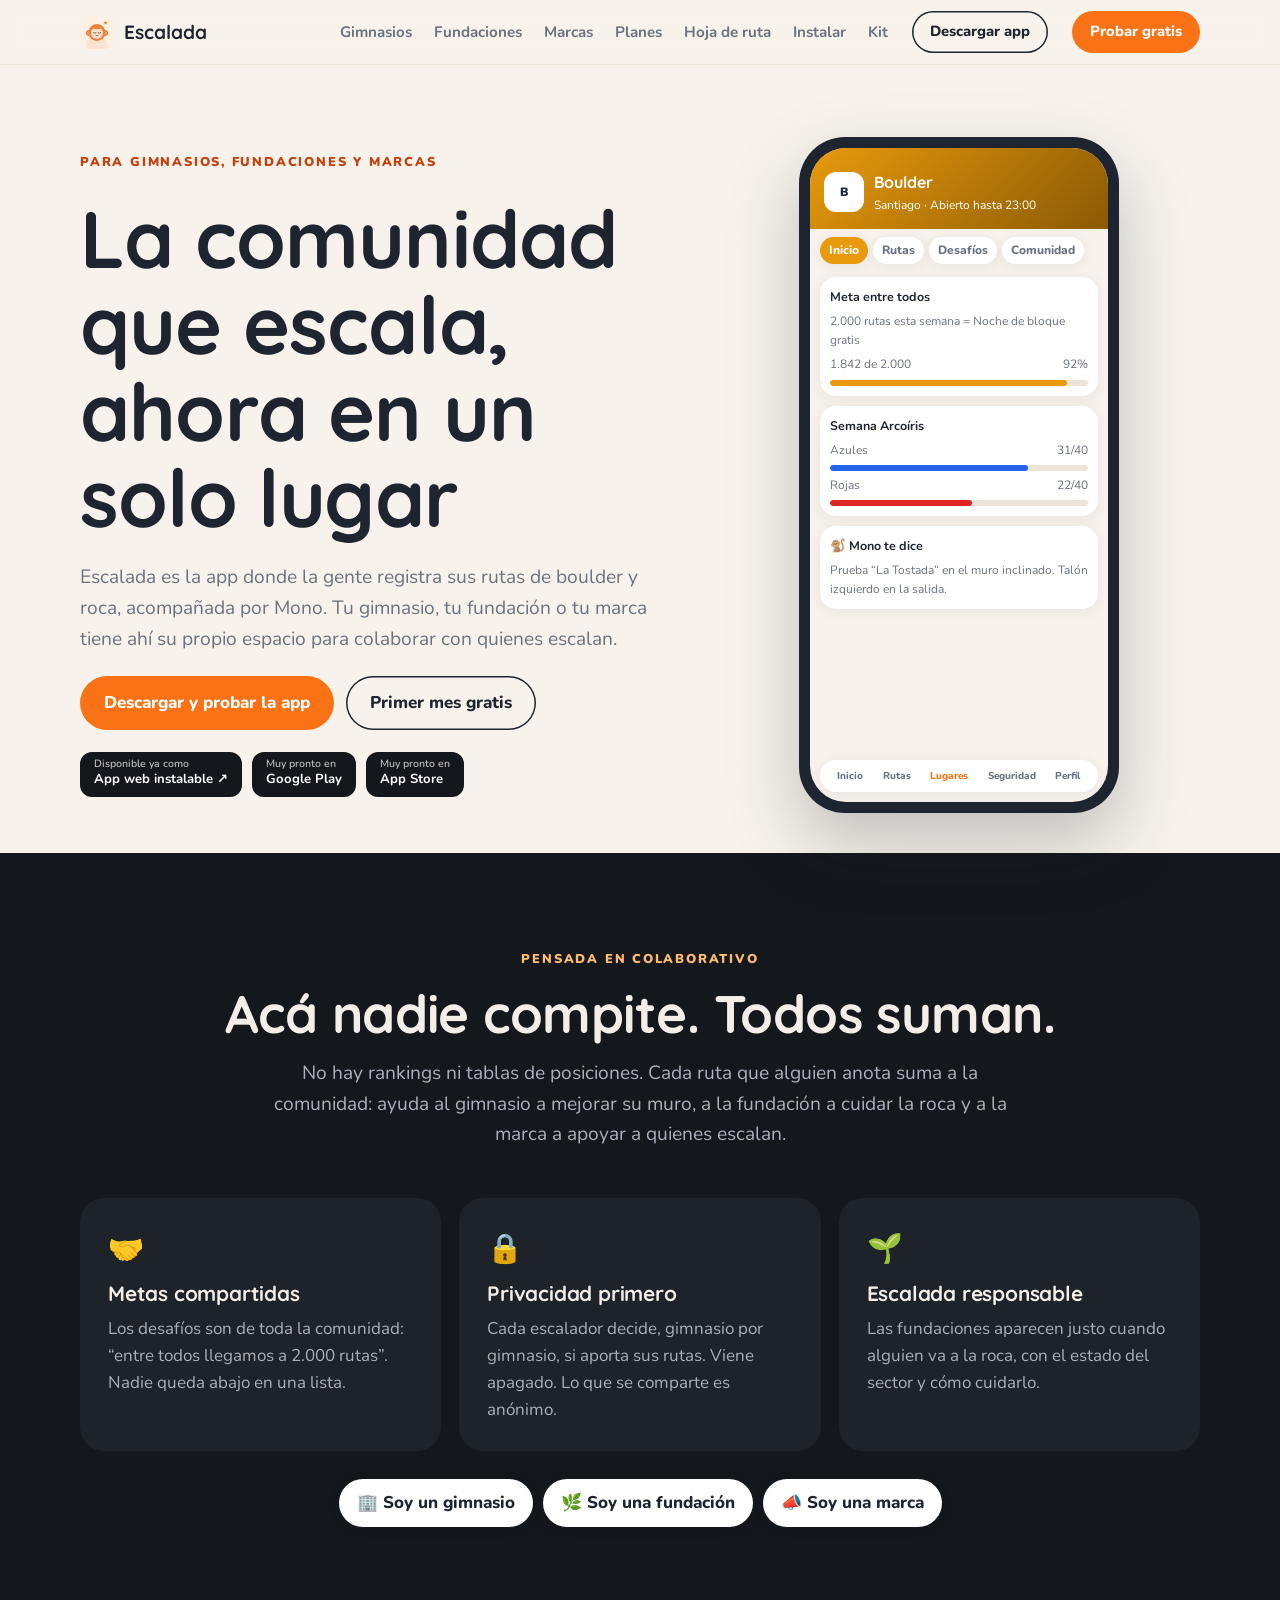
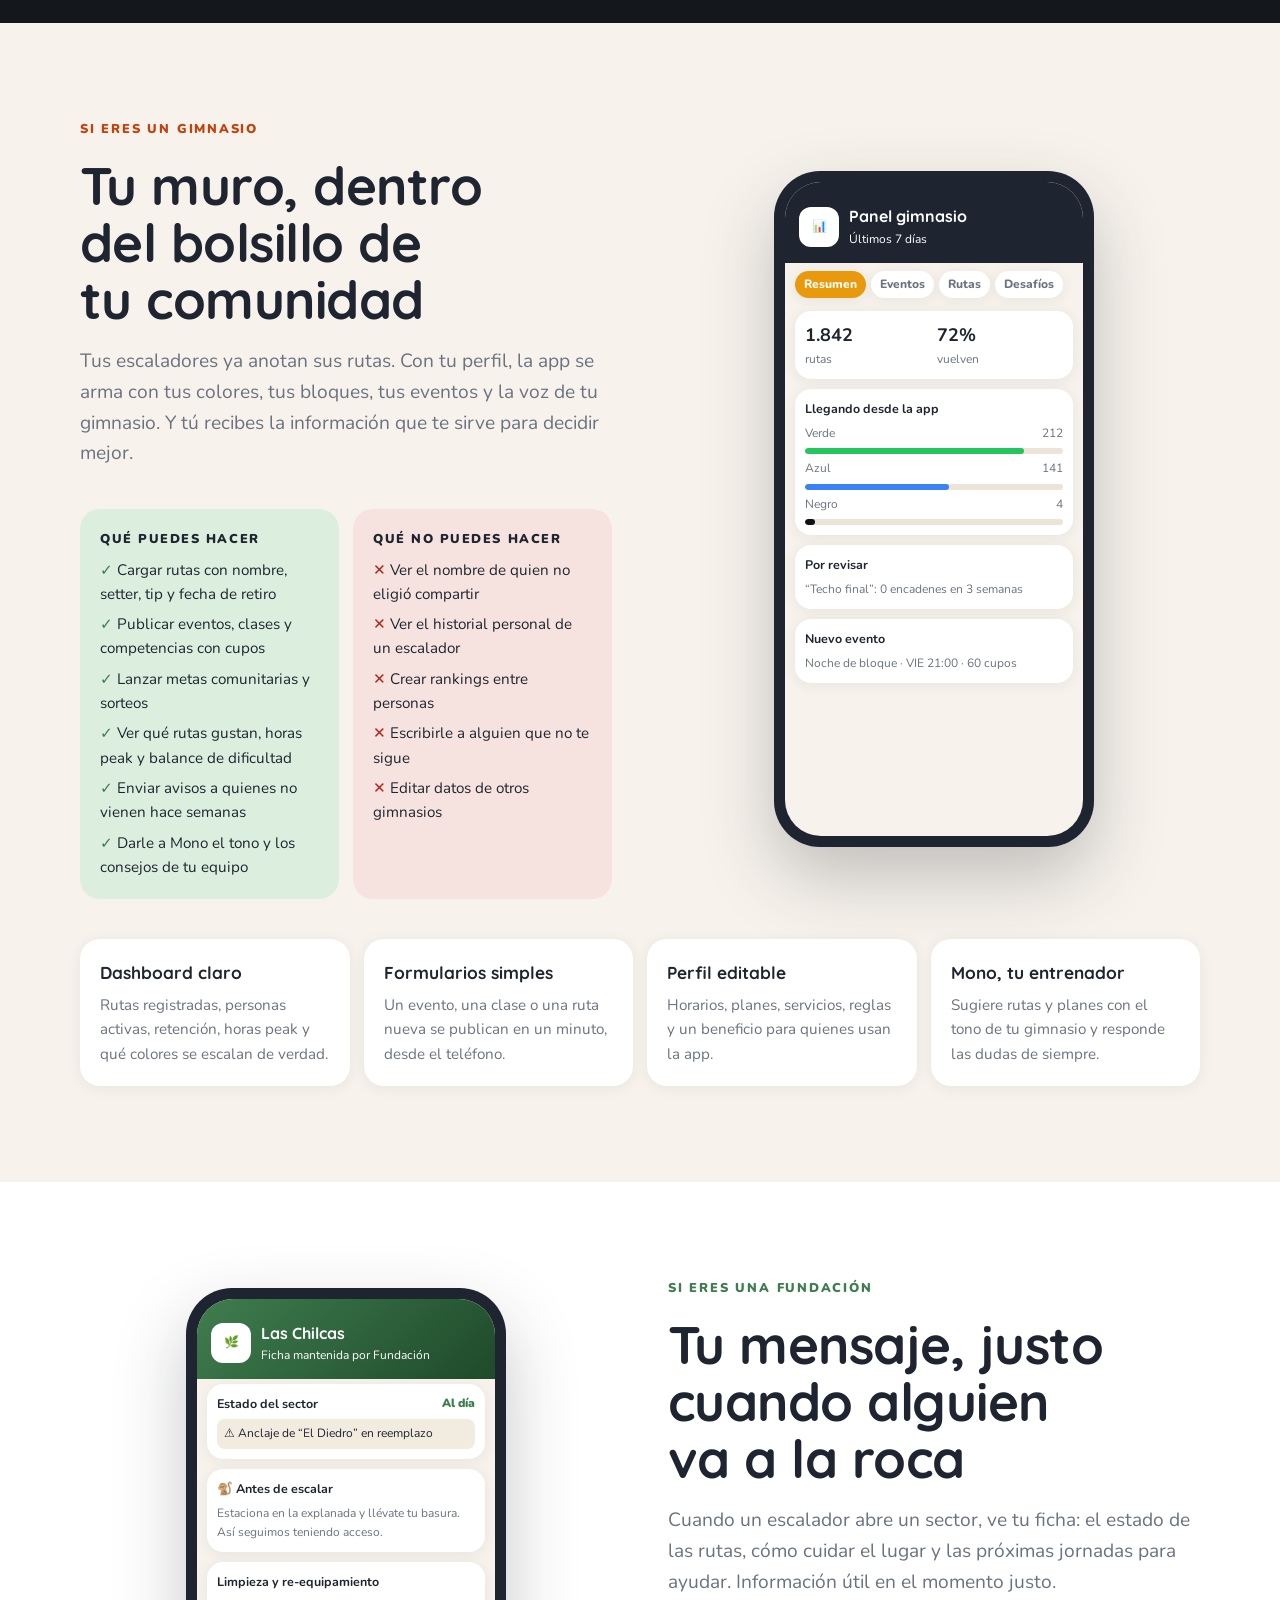
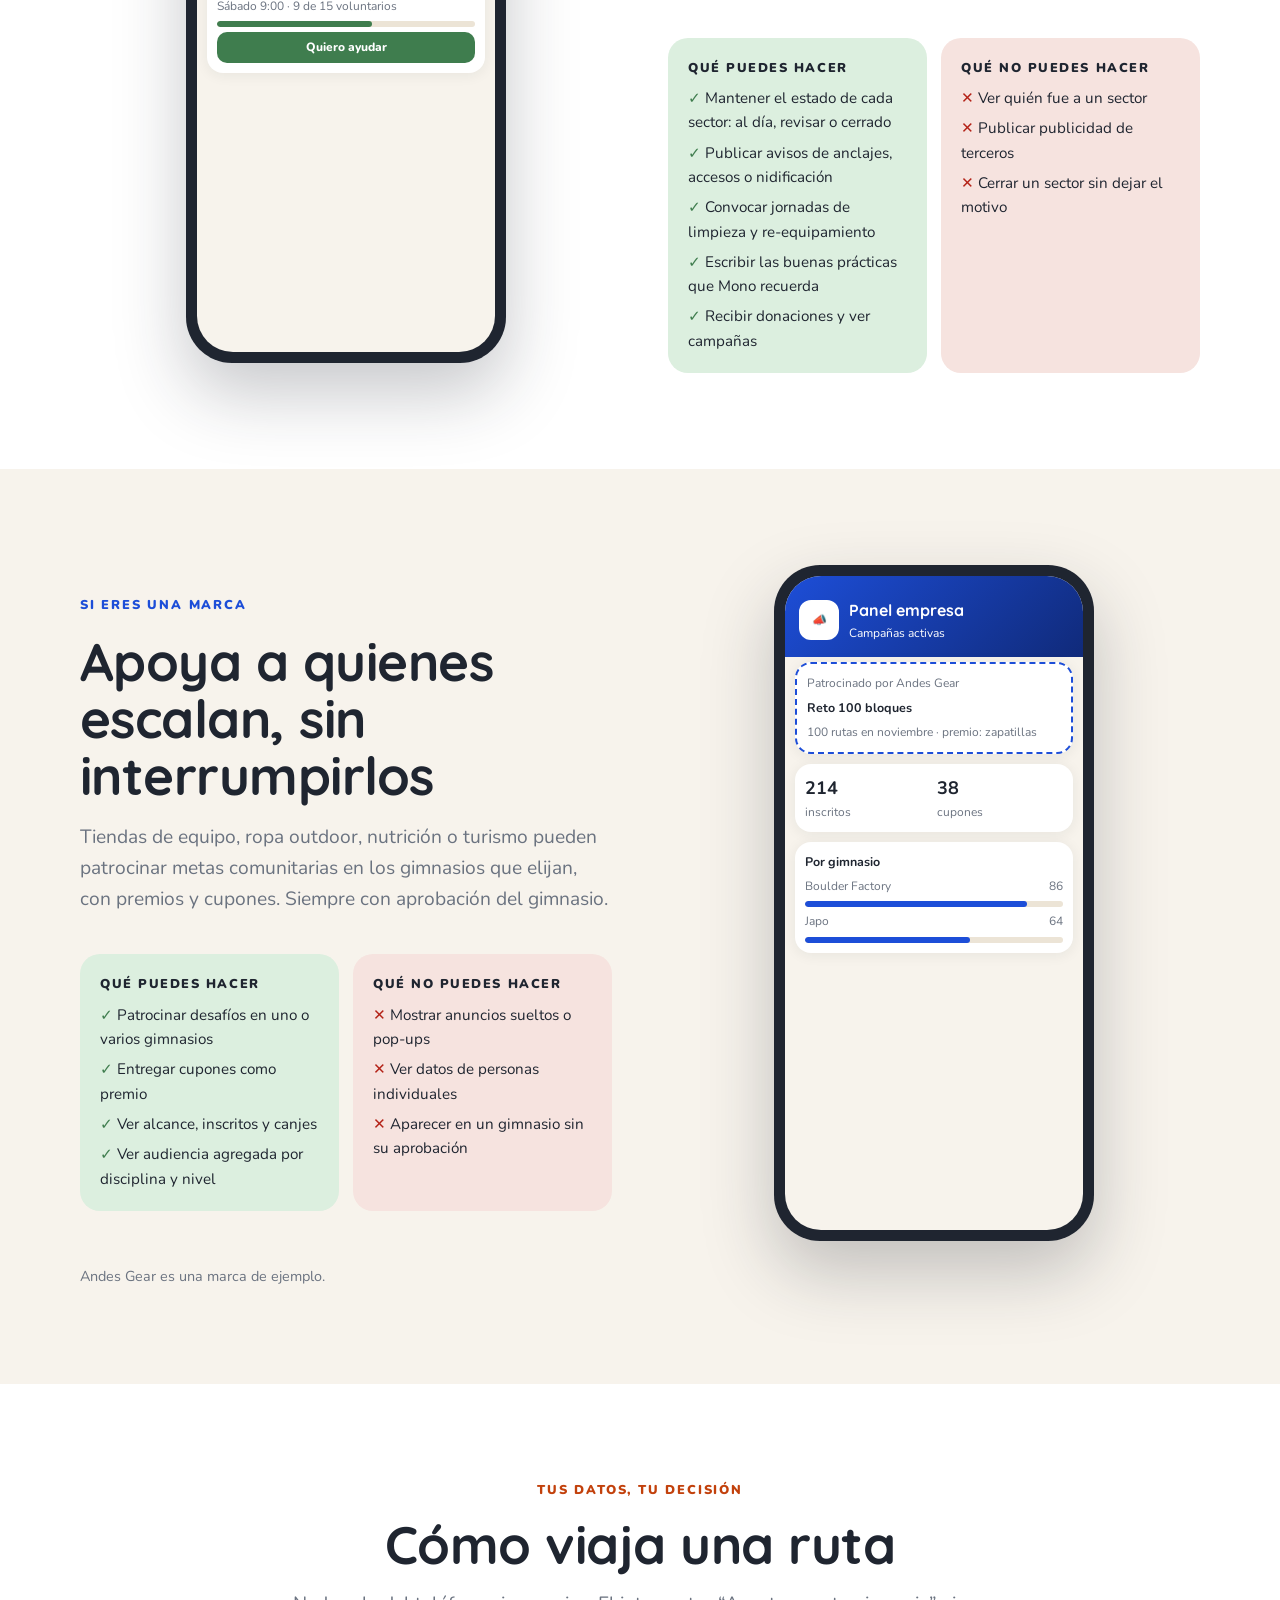
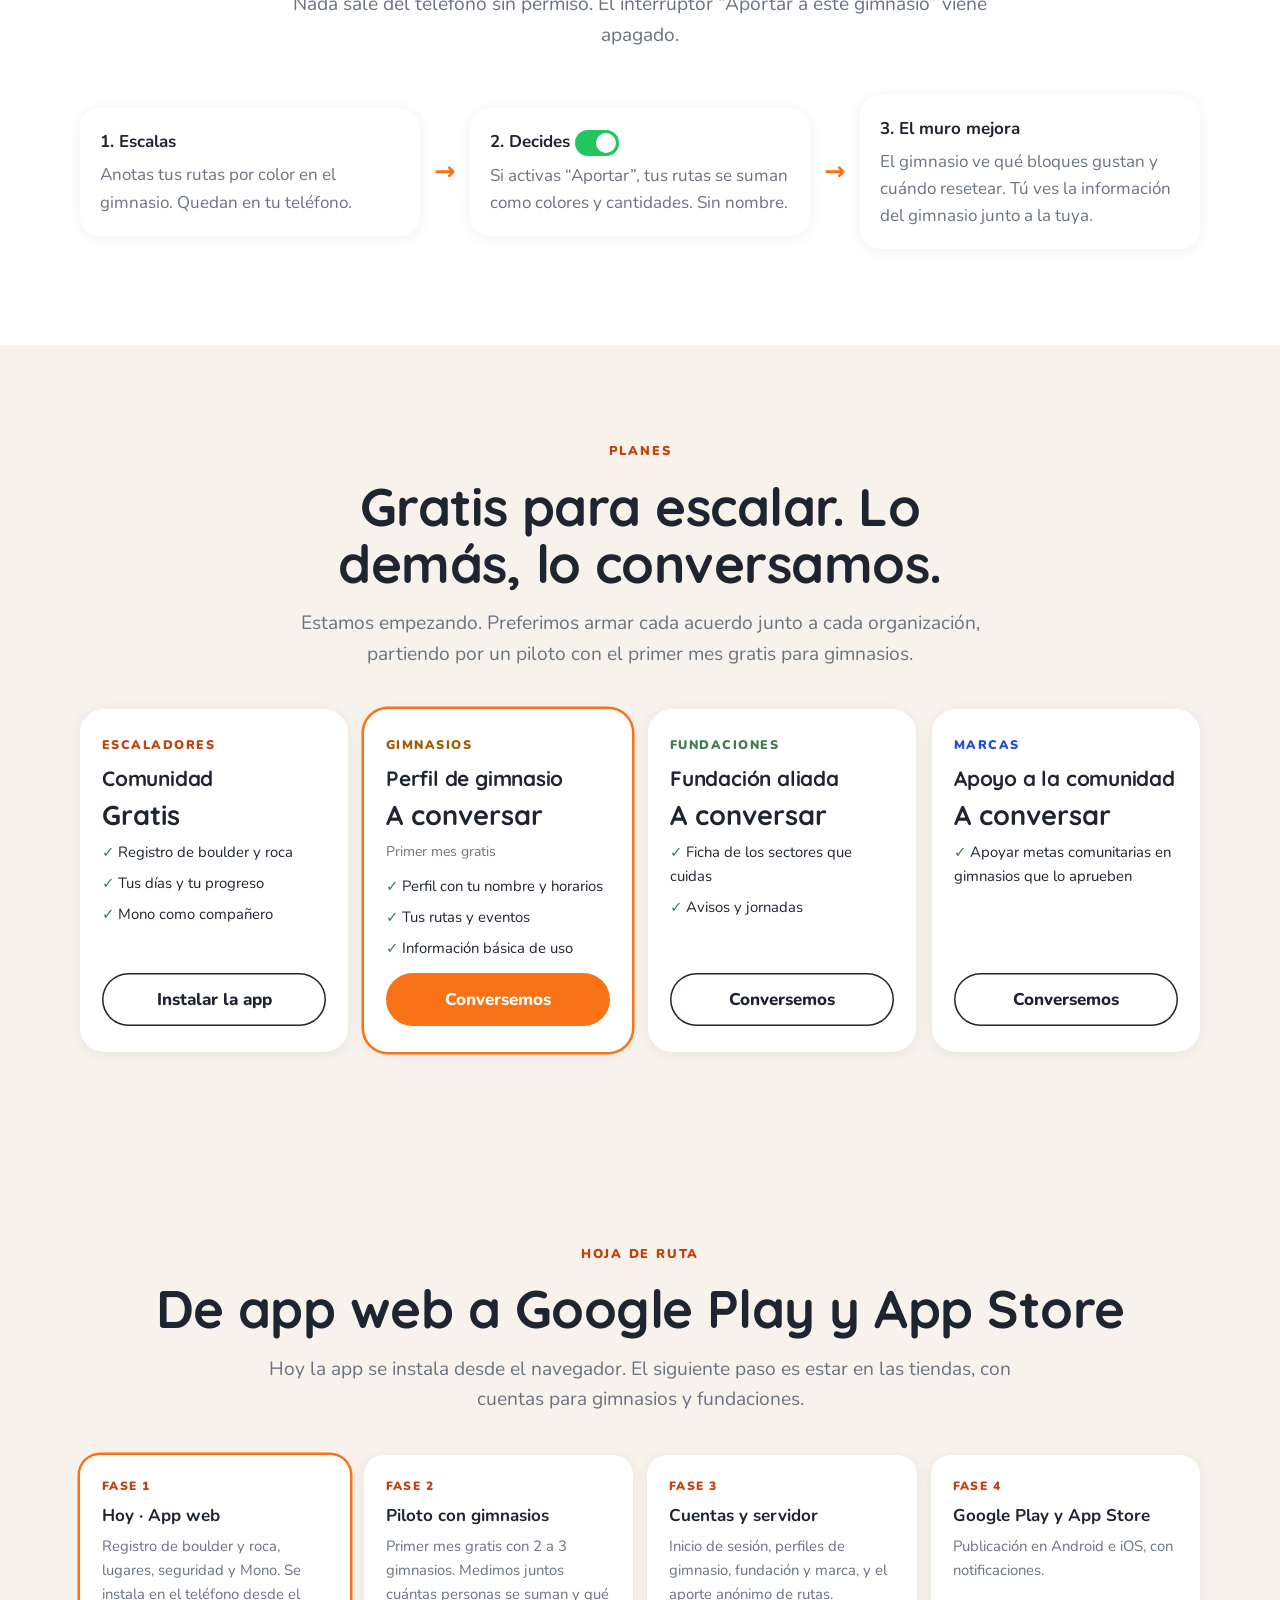
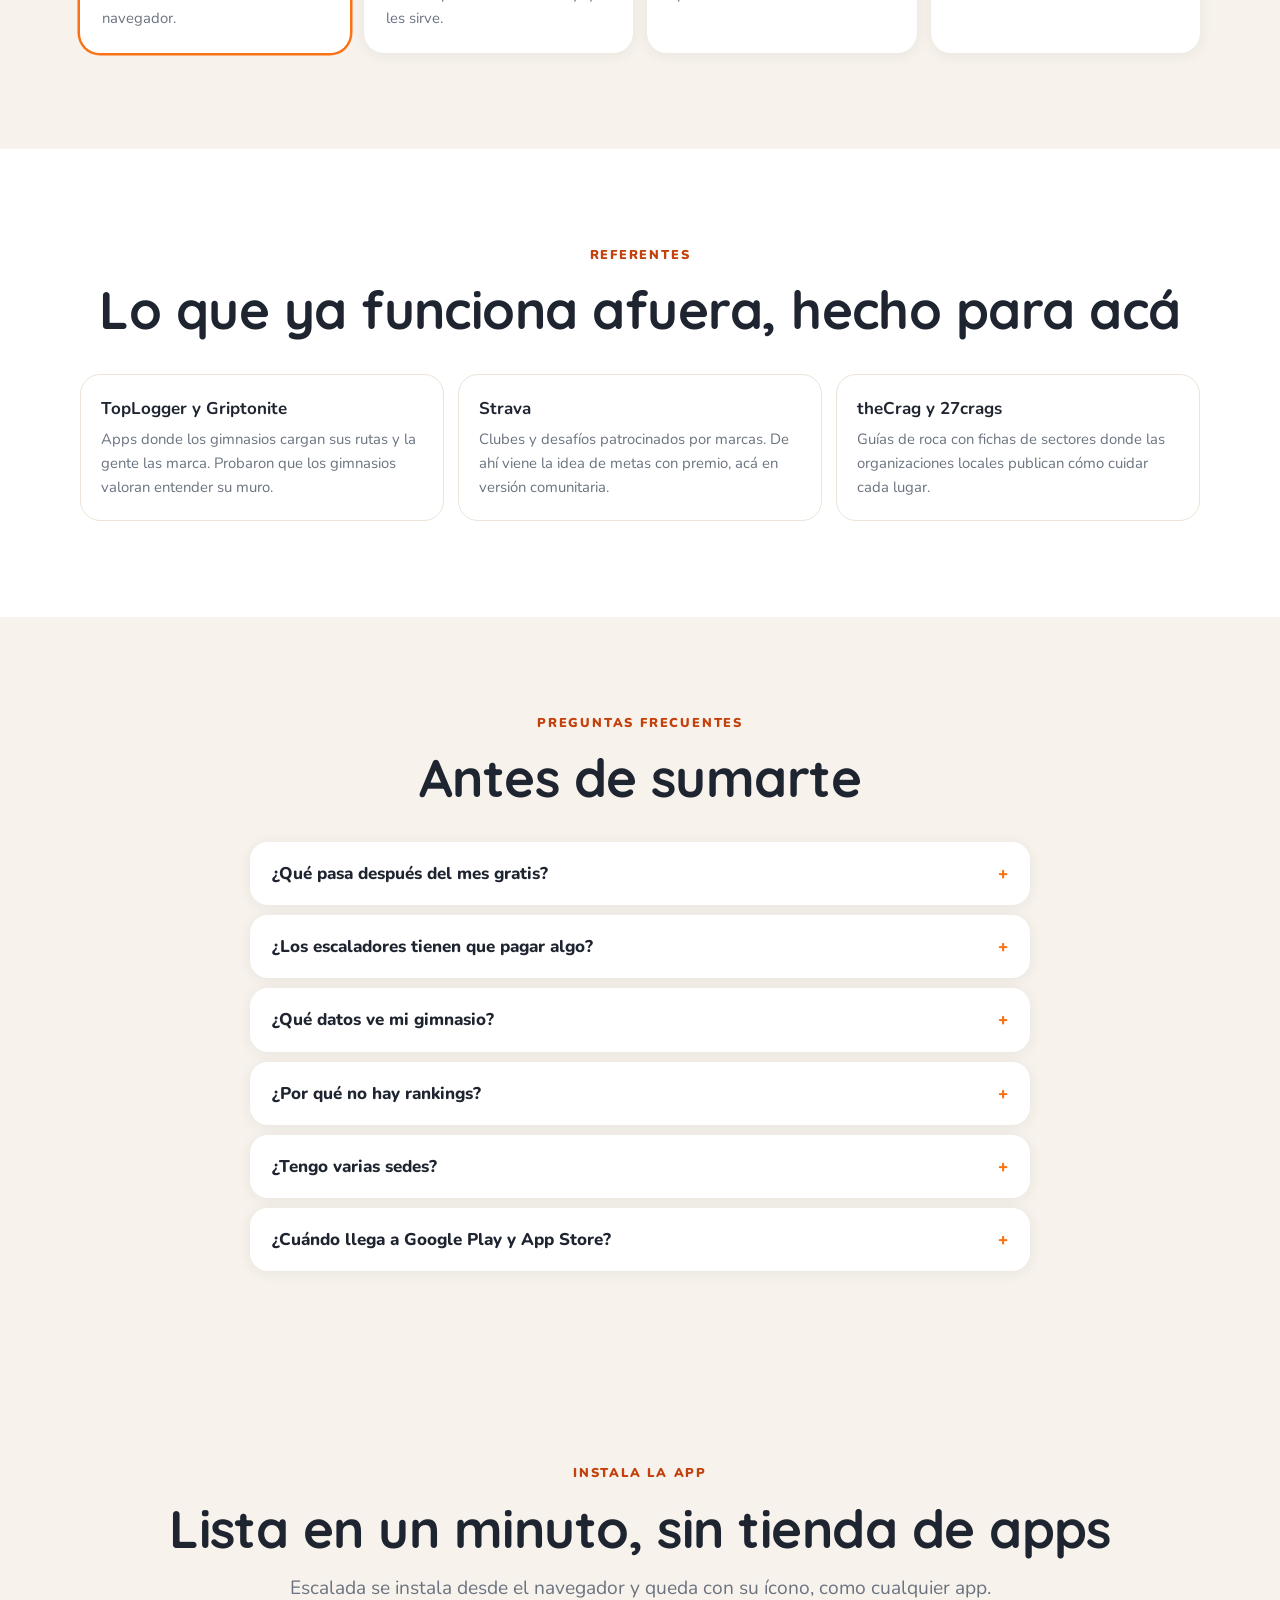
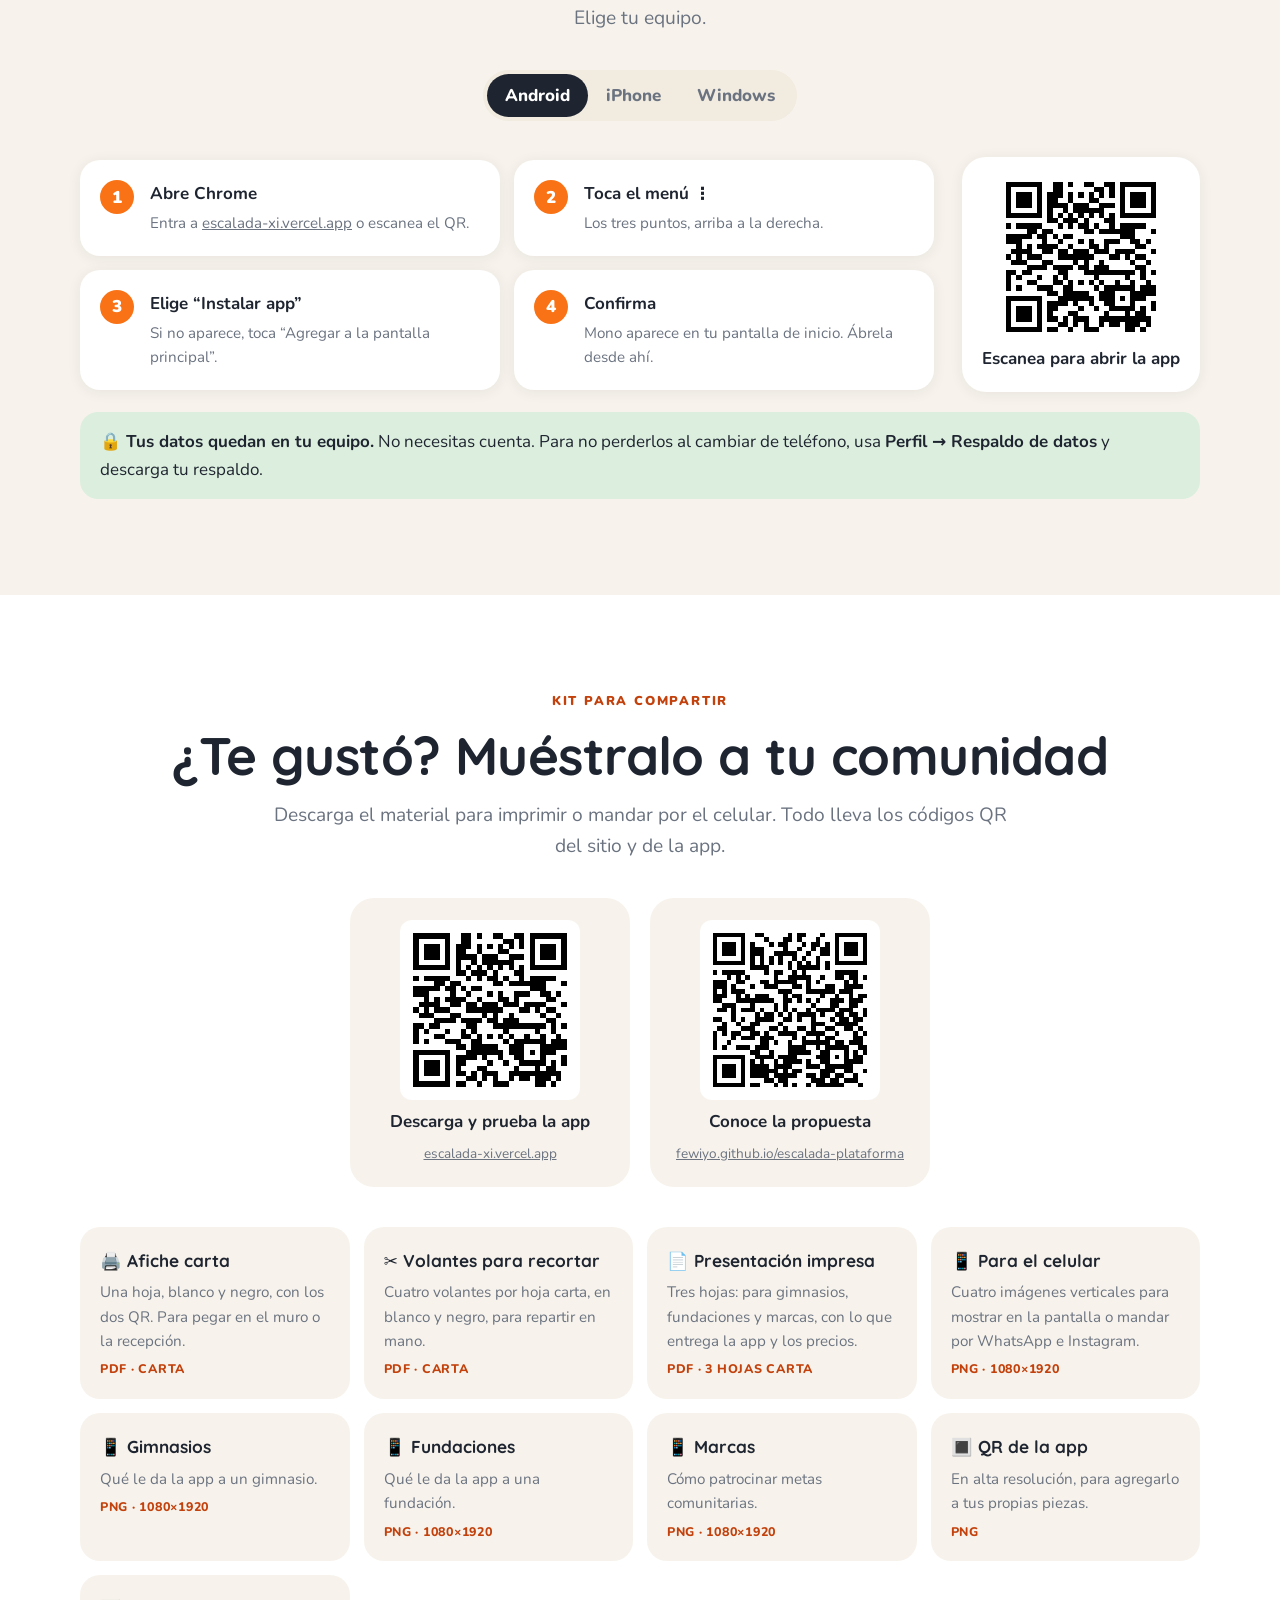
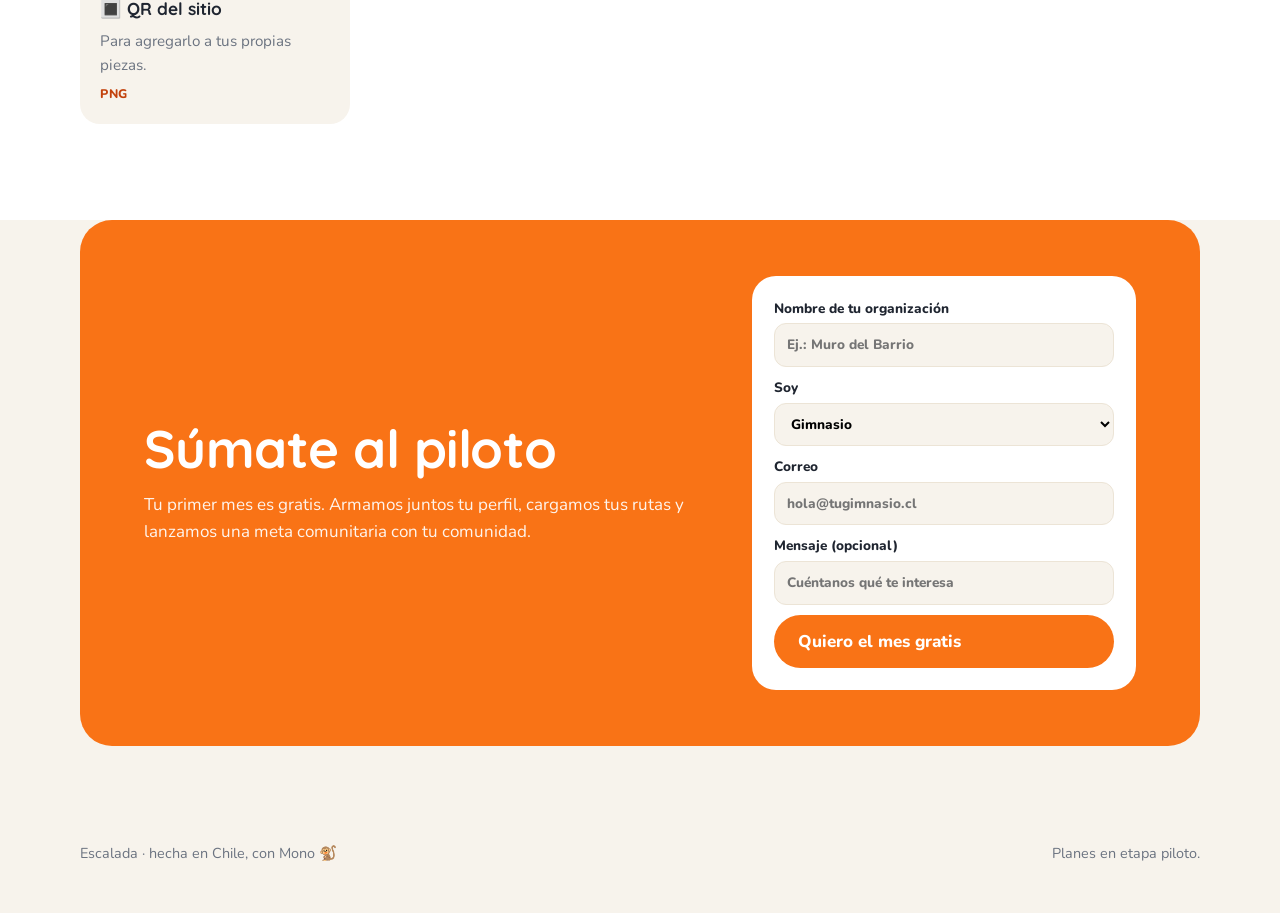
==== commit 8c8ab18b: "Sección para instalar la app en Android, iPhone y Windows Co-Authored-By: Claude Opus 5.5 <noreply@a" ====
--- a/index.html
+++ b/index.html
@@ -176,6 +176,15 @@
 .cta label{display:grid;gap:4px;font-weight:800;font-size:.85rem}
 .cta input,.cta select{font:inherit;padding:10px 12px;border-radius:12px;border:1.5px solid var(--line);background:var(--bg)}
 @media (max-width:860px){.cta{grid-template-columns:1fr}}
+.inst{display:grid;grid-template-columns:1fr auto;gap:28px;align-items:center;margin-top:36px}
+.pasos{list-style:none;counter-reset:p;display:grid;grid-template-columns:repeat(2,1fr);gap:14px}
+.pasos[hidden]{display:none}
+.pasos li{counter-increment:p;background:var(--card);border-radius:20px;padding:20px 20px 20px 70px;position:relative;display:grid;gap:4px;box-shadow:var(--sh)}
+.pasos li::before{content:counter(p);position:absolute;left:20px;top:20px;width:34px;height:34px;border-radius:50%;background:var(--o);color:#fff;font-weight:900;display:grid;place-items:center}
+.pasos span{color:var(--dim);font-size:.95rem}
+.inst__qr{display:grid;justify-items:center;gap:8px;text-align:center;background:var(--card);border-radius:var(--r);padding:20px;box-shadow:var(--sh)}
+.inst__nota{margin-top:20px;background:var(--g-s);border-radius:18px;padding:16px 20px}
+@media (max-width:820px){.inst{grid-template-columns:1fr}.pasos{grid-template-columns:1fr}.inst__qr{display:none}}
 .kit{display:flex;flex-wrap:wrap;gap:20px;justify-content:center;margin-top:36px}
 .kit__qr{background:var(--bg);border-radius:var(--r);padding:22px;display:grid;justify-items:center;gap:8px;text-align:center;width:min(280px,100%)}
 .kit__qr img{background:#fff;border-radius:12px;padding:8px}
@@ -192,7 +201,7 @@
   <div class="wrap">
     <a class="brand" href="#"><img src="mono.svg" alt="">Escalada</a>
     <div class="nav__links">
-      <a href="#gimnasios">Gimnasios</a><a href="#fundaciones">Fundaciones</a><a href="#marcas">Marcas</a><a href="#precios">Planes</a><a href="#ruta">Hoja de ruta</a><a href="#kit">Kit</a>
+      <a href="#gimnasios">Gimnasios</a><a href="#fundaciones">Fundaciones</a><a href="#marcas">Marcas</a><a href="#precios">Planes</a><a href="#ruta">Hoja de ruta</a><a href="#instalar">Instalar</a><a href="#kit">Kit</a>
     </div>
     <a class="btn btn--ghost nav__app" href="https://escalada-xi.vercel.app/" target="_blank" rel="noopener">Descargar app</a>
     <a class="btn btn--o" href="#contacto">Probar gratis</a>
@@ -465,6 +474,45 @@
   </div>
 </section>
 
+<section class="band" id="instalar">
+  <div class="wrap">
+    <div class="center">
+      <span class="eyebrow">Instala la app</span>
+      <h2>Lista en un minuto, sin tienda de apps</h2>
+      <p class="lead">Escalada se instala desde el navegador y queda con su ícono, como cualquier app. Elige tu equipo.</p>
+      <div class="billing" role="group" aria-label="Elige tu equipo">
+        <button type="button" aria-pressed="true" data-os="android">Android</button>
+        <button type="button" aria-pressed="false" data-os="iphone">iPhone</button>
+        <button type="button" aria-pressed="false" data-os="windows">Windows</button>
+      </div>
+    </div>
+    <div class="inst">
+      <ol class="pasos" data-os="android">
+        <li><b>Abre Chrome</b><span>Entra a <a href="https://escalada-xi.vercel.app/" target="_blank" rel="noopener">escalada-xi.vercel.app</a> o escanea el QR.</span></li>
+        <li><b>Toca el menú ⋮</b><span>Los tres puntos, arriba a la derecha.</span></li>
+        <li><b>Elige “Instalar app”</b><span>Si no aparece, toca “Agregar a la pantalla principal”.</span></li>
+        <li><b>Confirma</b><span>Mono aparece en tu pantalla de inicio. Ábrela desde ahí.</span></li>
+      </ol>
+      <ol class="pasos" data-os="iphone" hidden>
+        <li><b>Abre Safari</b><span>Entra a <a href="https://escalada-xi.vercel.app/" target="_blank" rel="noopener">escalada-xi.vercel.app</a> o escanea el QR. Tiene que ser Safari.</span></li>
+        <li><b>Toca Compartir</b><span>El cuadrado con la flecha hacia arriba, abajo en la pantalla.</span></li>
+        <li><b>Elige “Agregar a pantalla de inicio”</b><span>Baja en la lista si no lo ves al tiro.</span></li>
+        <li><b>Toca “Agregar”</b><span>Ábrela siempre desde el ícono: así tus datos no se borran.</span></li>
+      </ol>
+      <ol class="pasos" data-os="windows" hidden>
+        <li><b>Abre Edge o Chrome</b><span>Entra a <a href="https://escalada-xi.vercel.app/" target="_blank" rel="noopener">escalada-xi.vercel.app</a>.</span></li>
+        <li><b>Busca el ícono de instalar</b><span>Aparece al final de la barra de direcciones: una pantalla con una flecha o un signo +.</span></li>
+        <li><b>Haz clic en “Instalar”</b><span>En Edge también está en el menú ⋯ → Aplicaciones → Instalar este sitio como aplicación.</span></li>
+        <li><b>Listo</b><span>Queda en el menú Inicio y puedes anclarla a la barra de tareas.</span></li>
+      </ol>
+      <div class="inst__qr"><img src="kit/qr-app.svg" alt="Código QR para abrir la app" width="160" height="160"><b>Escanea para abrir la app</b></div>
+    </div>
+    <div class="inst__nota">
+      <b>🔒 Tus datos quedan en tu equipo.</b> No necesitas cuenta. Para no perderlos al cambiar de teléfono, usa <b>Perfil → Respaldo de datos</b> y descarga tu respaldo.
+    </div>
+  </div>
+</section>
+
 <section class="band band--white" id="kit">
   <div class="wrap">
     <div class="center">
@@ -513,6 +561,17 @@
 </footer>
 
 <script>
+
+// Instrucciones de instalación: abre la del equipo de quien visita.
+function mostrarOS(os) {
+  document.querySelectorAll('[data-os]').forEach(el => {
+    if (el.tagName === 'BUTTON') el.setAttribute('aria-pressed', el.dataset.os === os)
+    else el.hidden = el.dataset.os !== os
+  })
+}
+document.querySelectorAll('button[data-os]').forEach(b => b.addEventListener('click', () => mostrarOS(b.dataset.os)))
+const ua = navigator.userAgent
+mostrarOS(/iPhone|iPad|iPod/.test(ua) ? 'iphone' : /Android/.test(ua) ? 'android' : /Windows/.test(ua) ? 'windows' : 'android')
 
 // El formulario llega por correo vía FormSubmit.
 document.getElementById('f').addEventListener('submit', async e => {
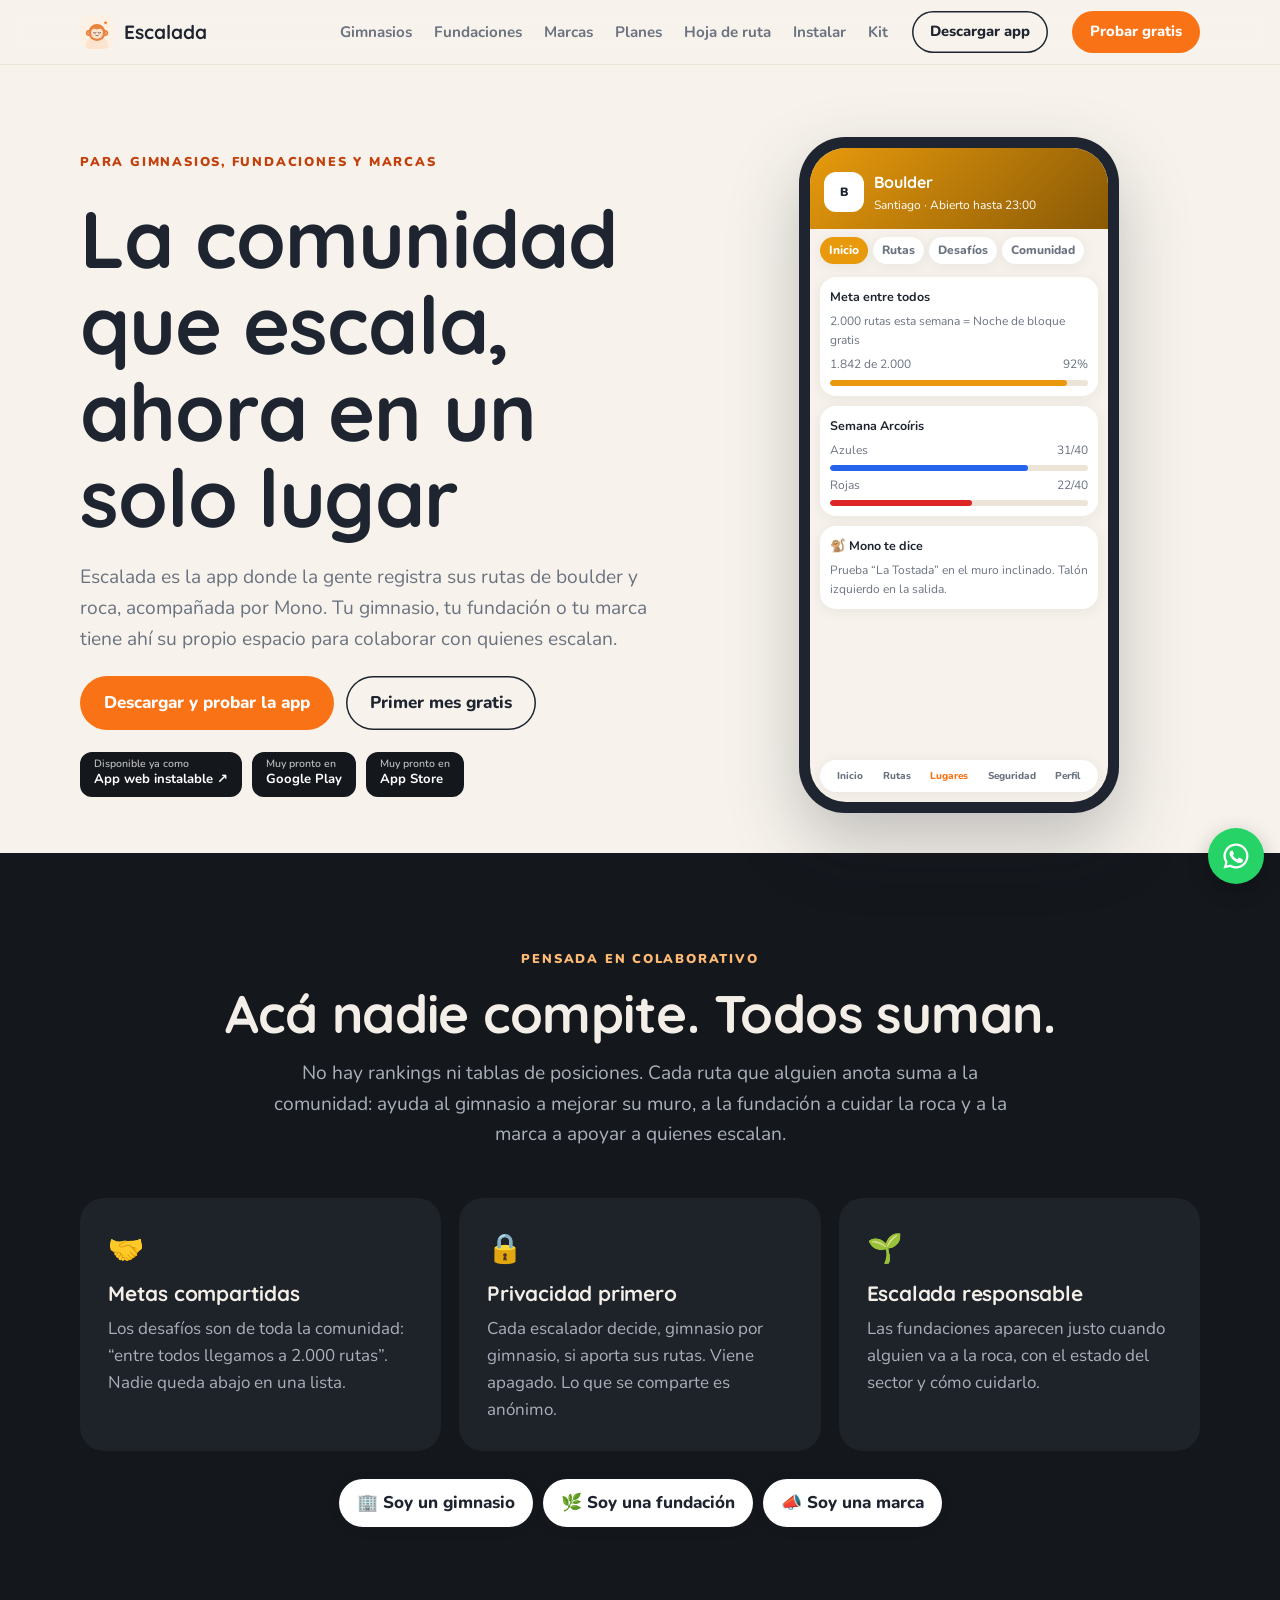
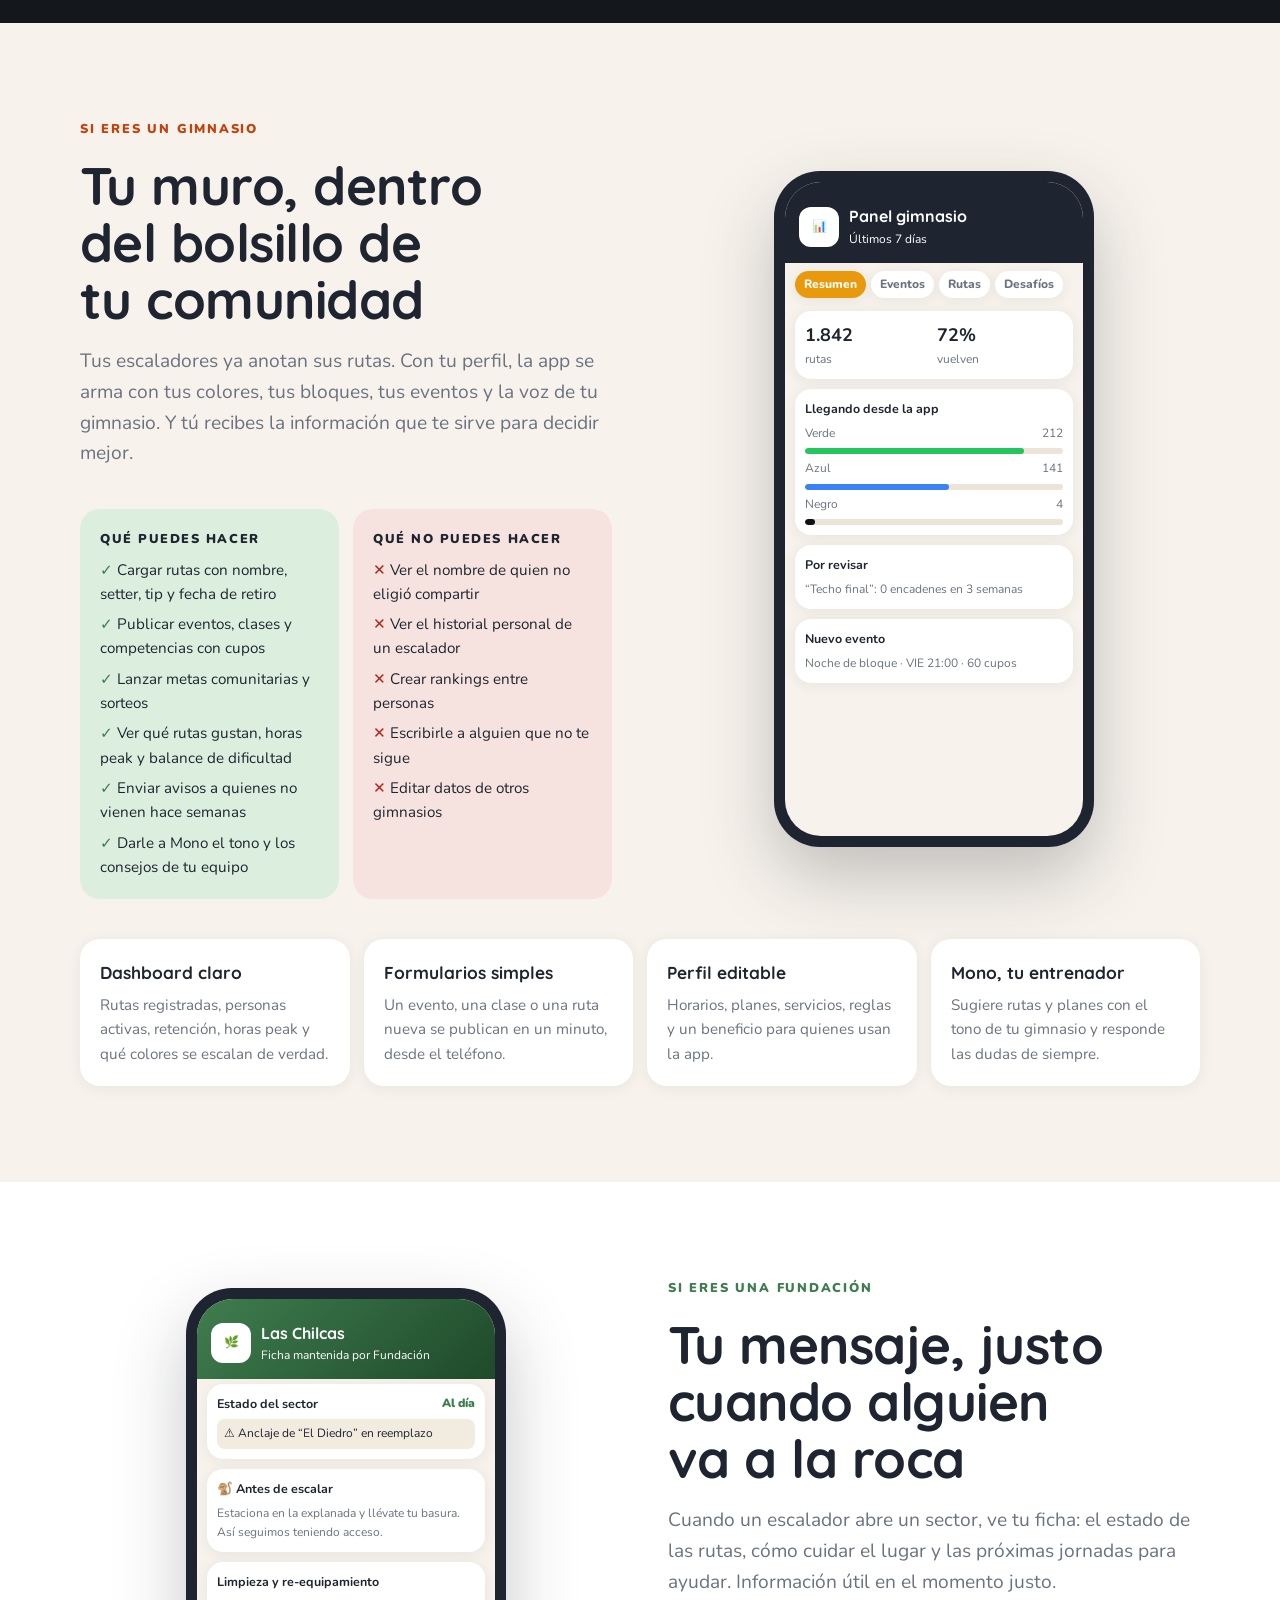
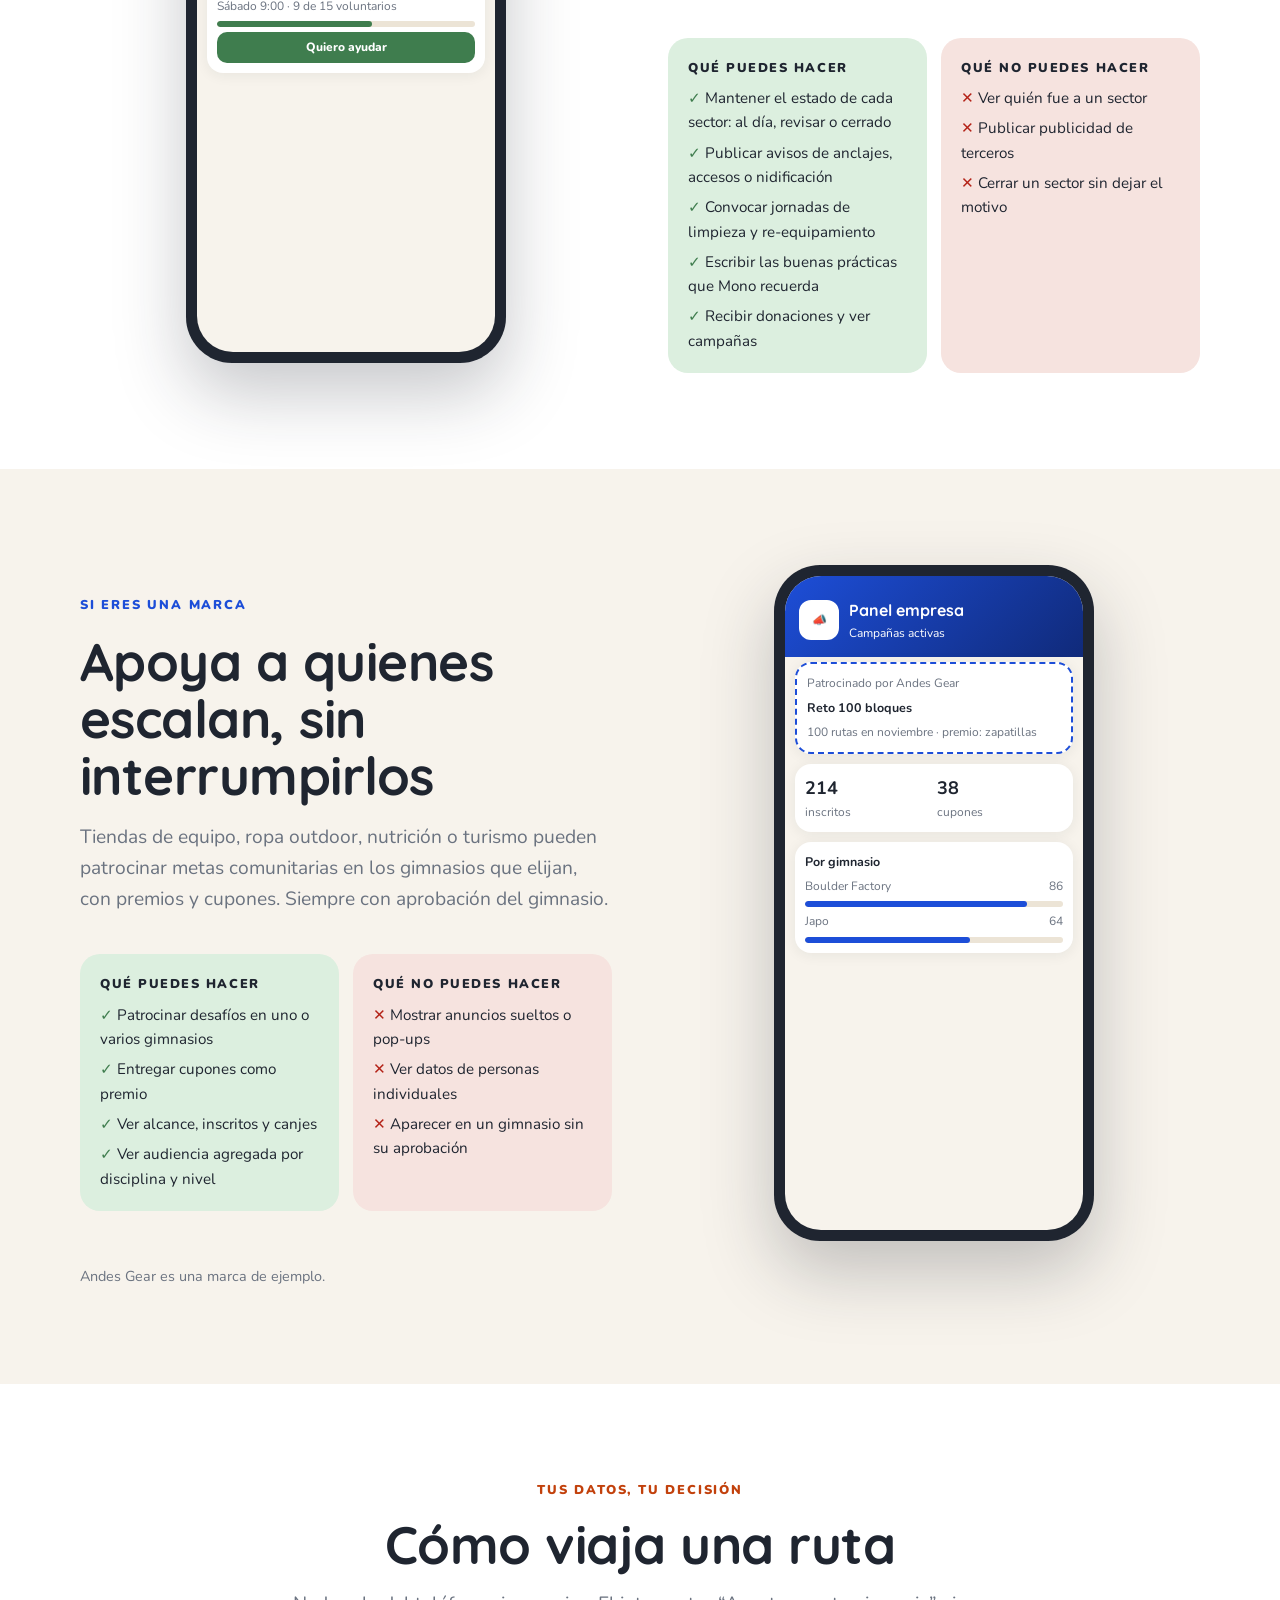
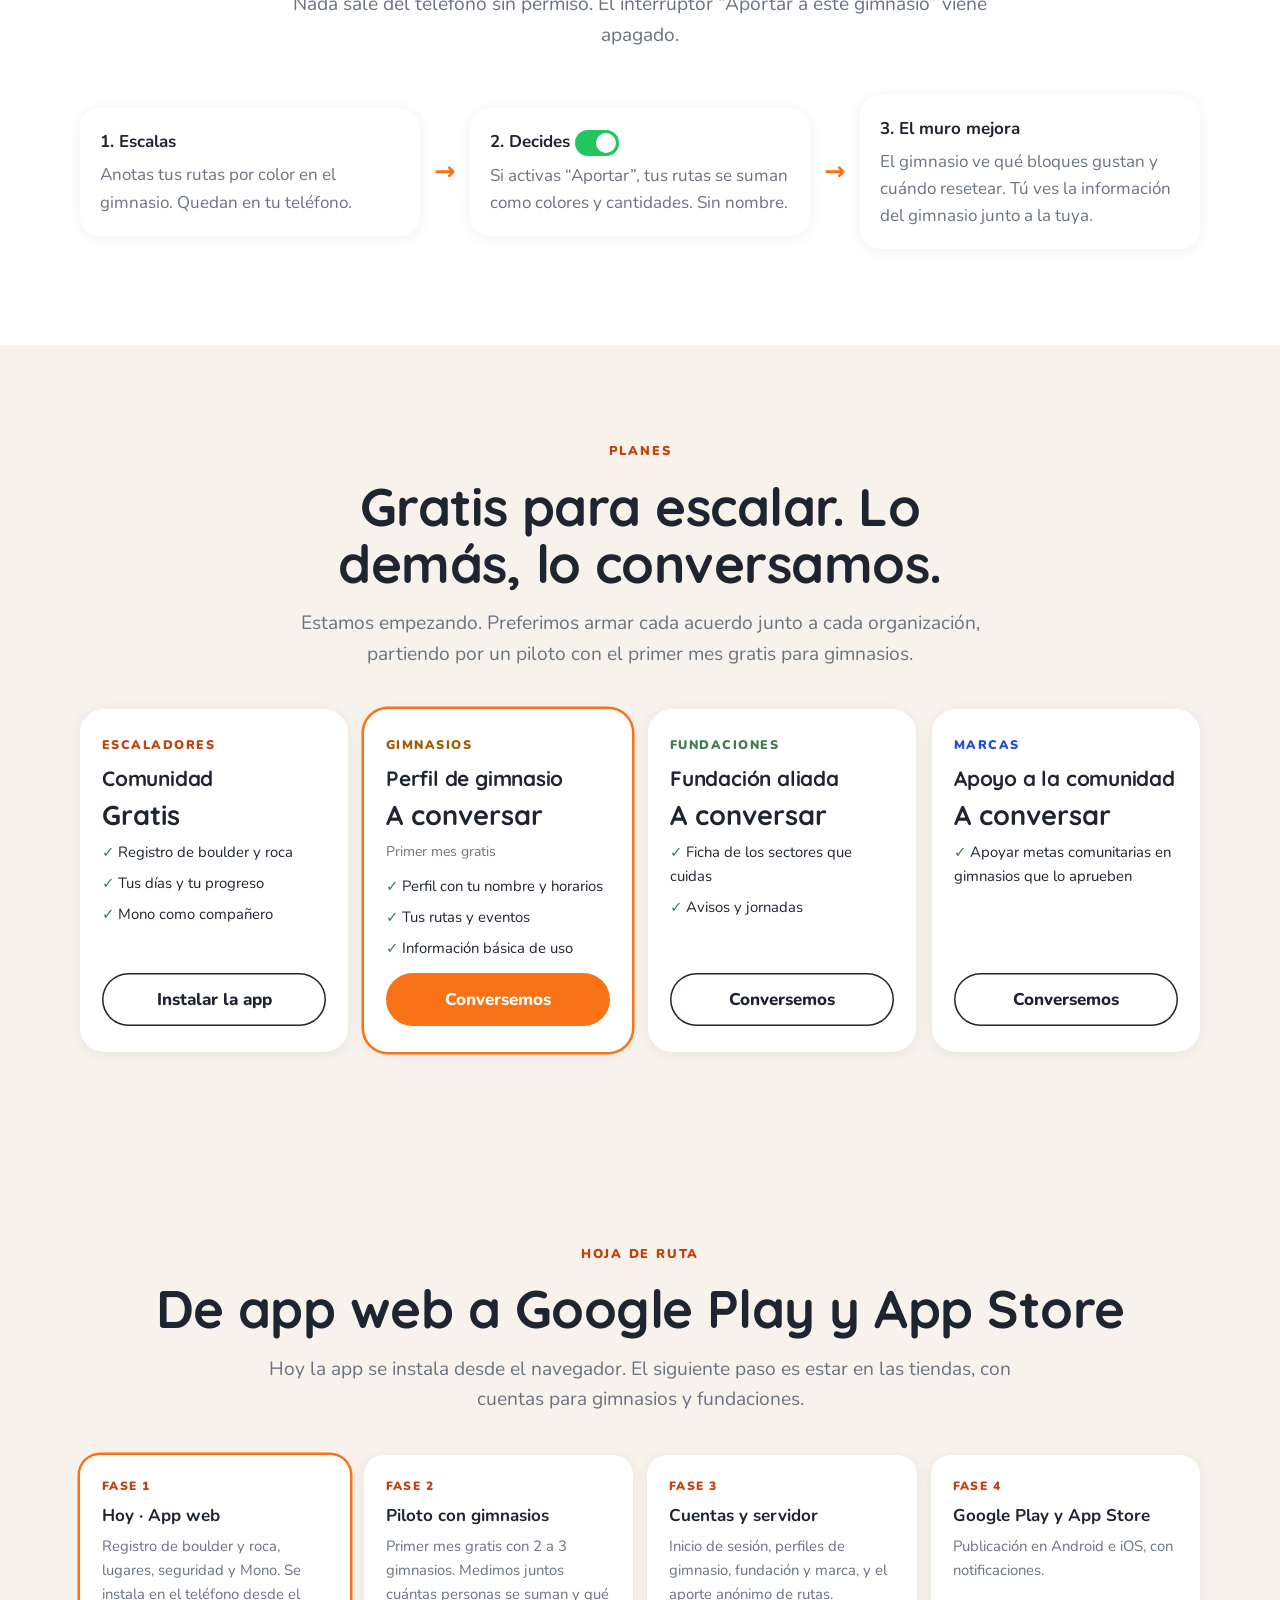
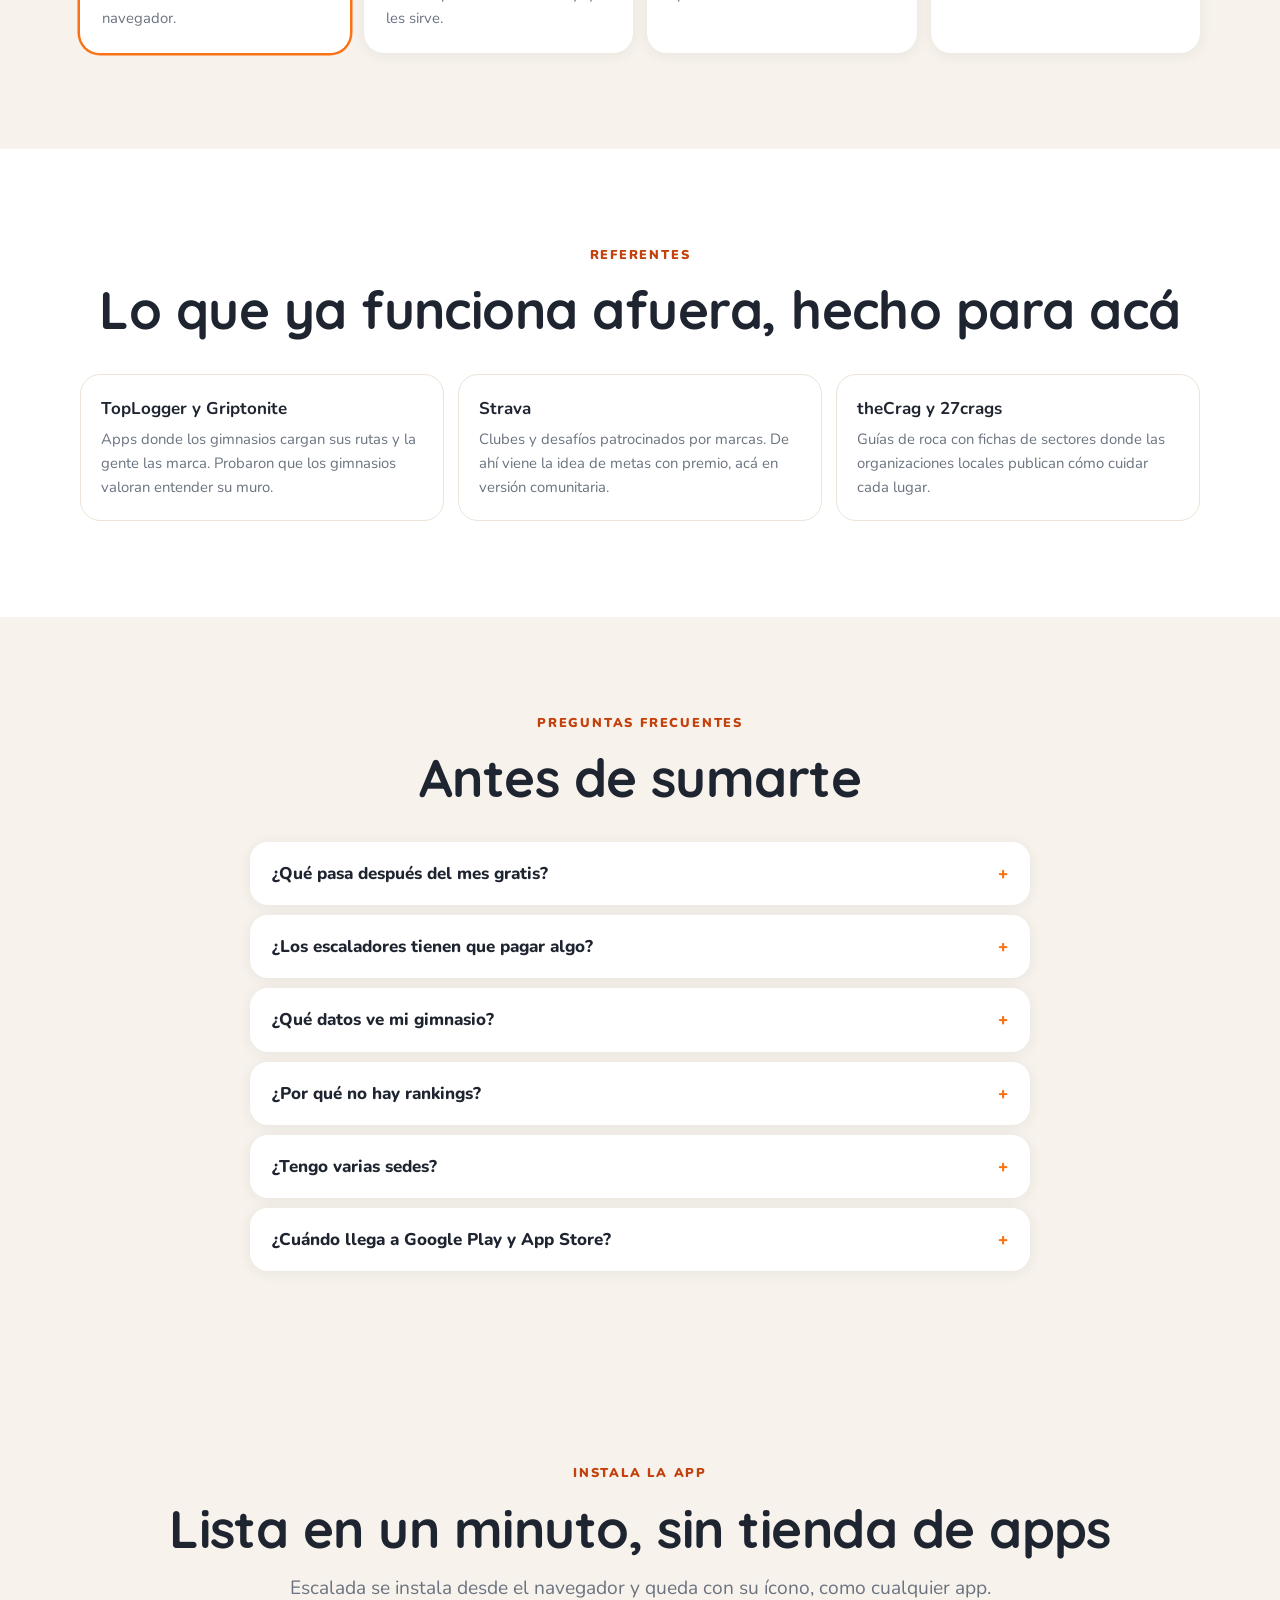
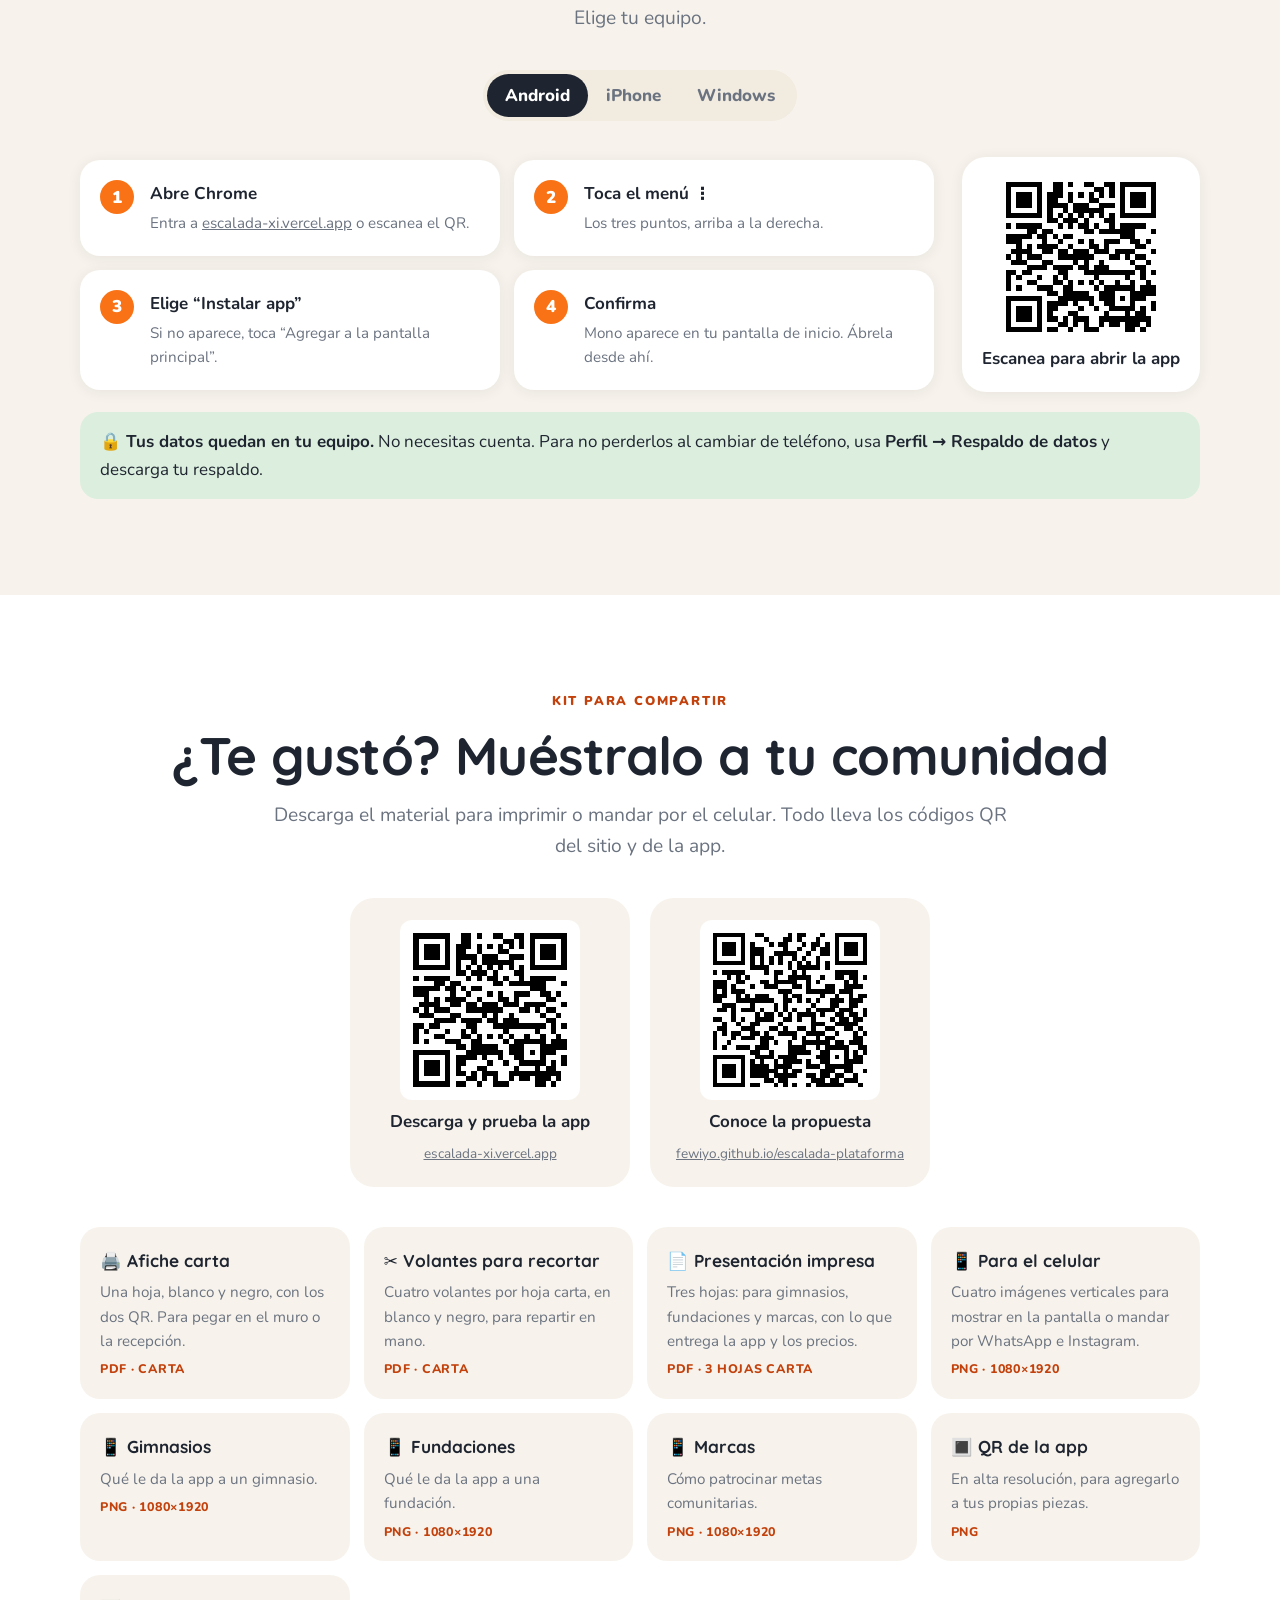
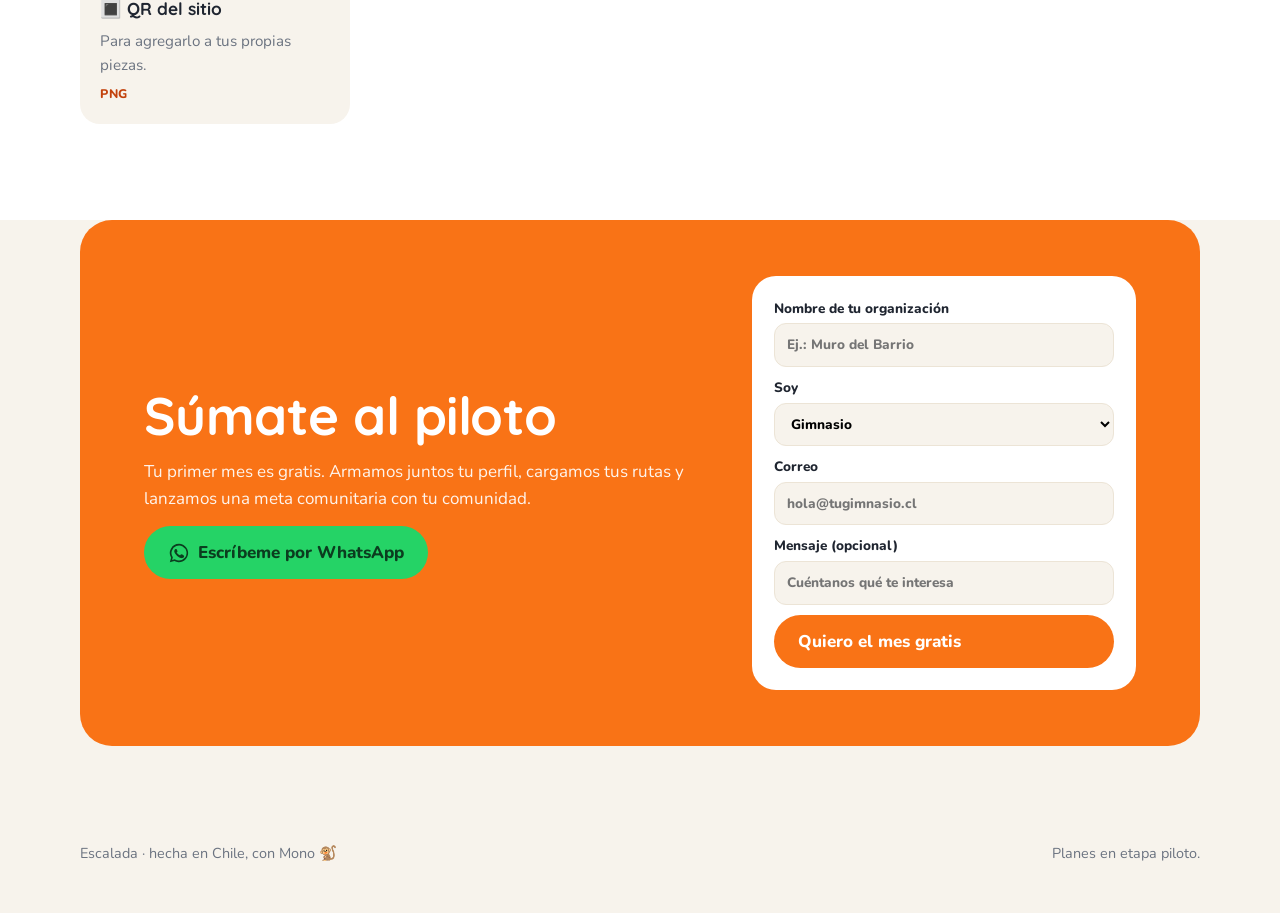
==== commit 6df6d119: "Botón de WhatsApp en contacto y flotante Co-Authored-By: Claude Opus 5.5 <noreply@anthropic.com>" ====
--- a/index.html
+++ b/index.html
@@ -36,6 +36,9 @@
 .btn{display:inline-flex;align-items:center;gap:8px;font:inherit;font-weight:800;border:0;border-radius:99px;padding:13px 24px;text-decoration:none;cursor:pointer;background:var(--ink);color:#fff;transition:transform .15s}
 .btn:hover{transform:translateY(-1px)}
 .btn--o{background:var(--o)}
+.btn--wa{background:#25d366;color:#0b3d1f}
+.wa-flot{position:fixed;right:16px;bottom:16px;z-index:50;width:56px;height:56px;border-radius:50%;background:#25d366;color:#fff;display:grid;place-items:center;box-shadow:0 6px 20px rgba(0,0,0,.25)}
+.wa-flot svg{width:30px;height:30px}
 .btn--ghost{background:transparent;color:var(--ink);box-shadow:inset 0 0 0 1.5px var(--ink)}
 .btn:focus-visible,a:focus-visible,button:focus-visible{outline:3px solid var(--o);outline-offset:3px}
 
@@ -543,6 +546,7 @@
     <div style="display:grid;gap:14px">
       <h2>Súmate al piloto</h2>
       <p>Tu primer mes es gratis. Armamos juntos tu perfil, cargamos tus rutas y lanzamos una meta comunitaria con tu comunidad.</p>
+      <a class="btn btn--wa" style="justify-self:start" href="https://wa.me/56988291250?text=Quiero%20conversar%20sobre%20la%20aplicaci%C3%B3n%20de%20escalada" target="_blank" rel="noopener"><svg width="22" height="22" viewBox="0 0 24 24" fill="currentColor" aria-hidden="true"><path d="M12 2a10 10 0 0 0-8.6 15.1L2 22l5-1.3A10 10 0 1 0 12 2zm0 18.2a8.2 8.2 0 0 1-4.2-1.2l-.3-.2-3 .8.8-2.9-.2-.3A8.2 8.2 0 1 1 12 20.2zm4.5-6.1c-.2-.1-1.5-.7-1.7-.8s-.4-.1-.6.1-.7.8-.8 1-.3.2-.5.1a6.7 6.7 0 0 1-3.3-2.9c-.3-.4.3-.4.7-1.3.1-.2 0-.3 0-.4l-.8-1.8c-.2-.5-.4-.4-.6-.4h-.5a1 1 0 0 0-.7.3 3 3 0 0 0-.9 2.2 5.2 5.2 0 0 0 1.1 2.7 11.8 11.8 0 0 0 4.5 4c1.7.7 2.3.8 3.2.6a2.7 2.7 0 0 0 1.8-1.2 2.2 2.2 0 0 0 .1-1.3c0-.1-.2-.2-.4-.3z"/></svg> Escríbeme por WhatsApp</a>
     </div>
     <form id="f" aria-label="Formulario de contacto">
       <label for="f-n">Nombre de tu organización<input id="f-n" required placeholder="Ej.: Muro del Barrio"></label>
@@ -559,6 +563,8 @@
   <span>Escalada · hecha en Chile, con Mono 🐒</span>
   <span>Planes en etapa piloto.</span>
 </footer>
+
+<a class="wa-flot" href="https://wa.me/56988291250?text=Quiero%20conversar%20sobre%20la%20aplicaci%C3%B3n%20de%20escalada" target="_blank" rel="noopener" aria-label="Conversar por WhatsApp"><svg width="22" height="22" viewBox="0 0 24 24" fill="currentColor" aria-hidden="true"><path d="M12 2a10 10 0 0 0-8.6 15.1L2 22l5-1.3A10 10 0 1 0 12 2zm0 18.2a8.2 8.2 0 0 1-4.2-1.2l-.3-.2-3 .8.8-2.9-.2-.3A8.2 8.2 0 1 1 12 20.2zm4.5-6.1c-.2-.1-1.5-.7-1.7-.8s-.4-.1-.6.1-.7.8-.8 1-.3.2-.5.1a6.7 6.7 0 0 1-3.3-2.9c-.3-.4.3-.4.7-1.3.1-.2 0-.3 0-.4l-.8-1.8c-.2-.5-.4-.4-.6-.4h-.5a1 1 0 0 0-.7.3 3 3 0 0 0-.9 2.2 5.2 5.2 0 0 0 1.1 2.7 11.8 11.8 0 0 0 4.5 4c1.7.7 2.3.8 3.2.6a2.7 2.7 0 0 0 1.8-1.2 2.2 2.2 0 0 0 .1-1.3c0-.1-.2-.2-.4-.3z"/></svg></a>
 
 <script>
 
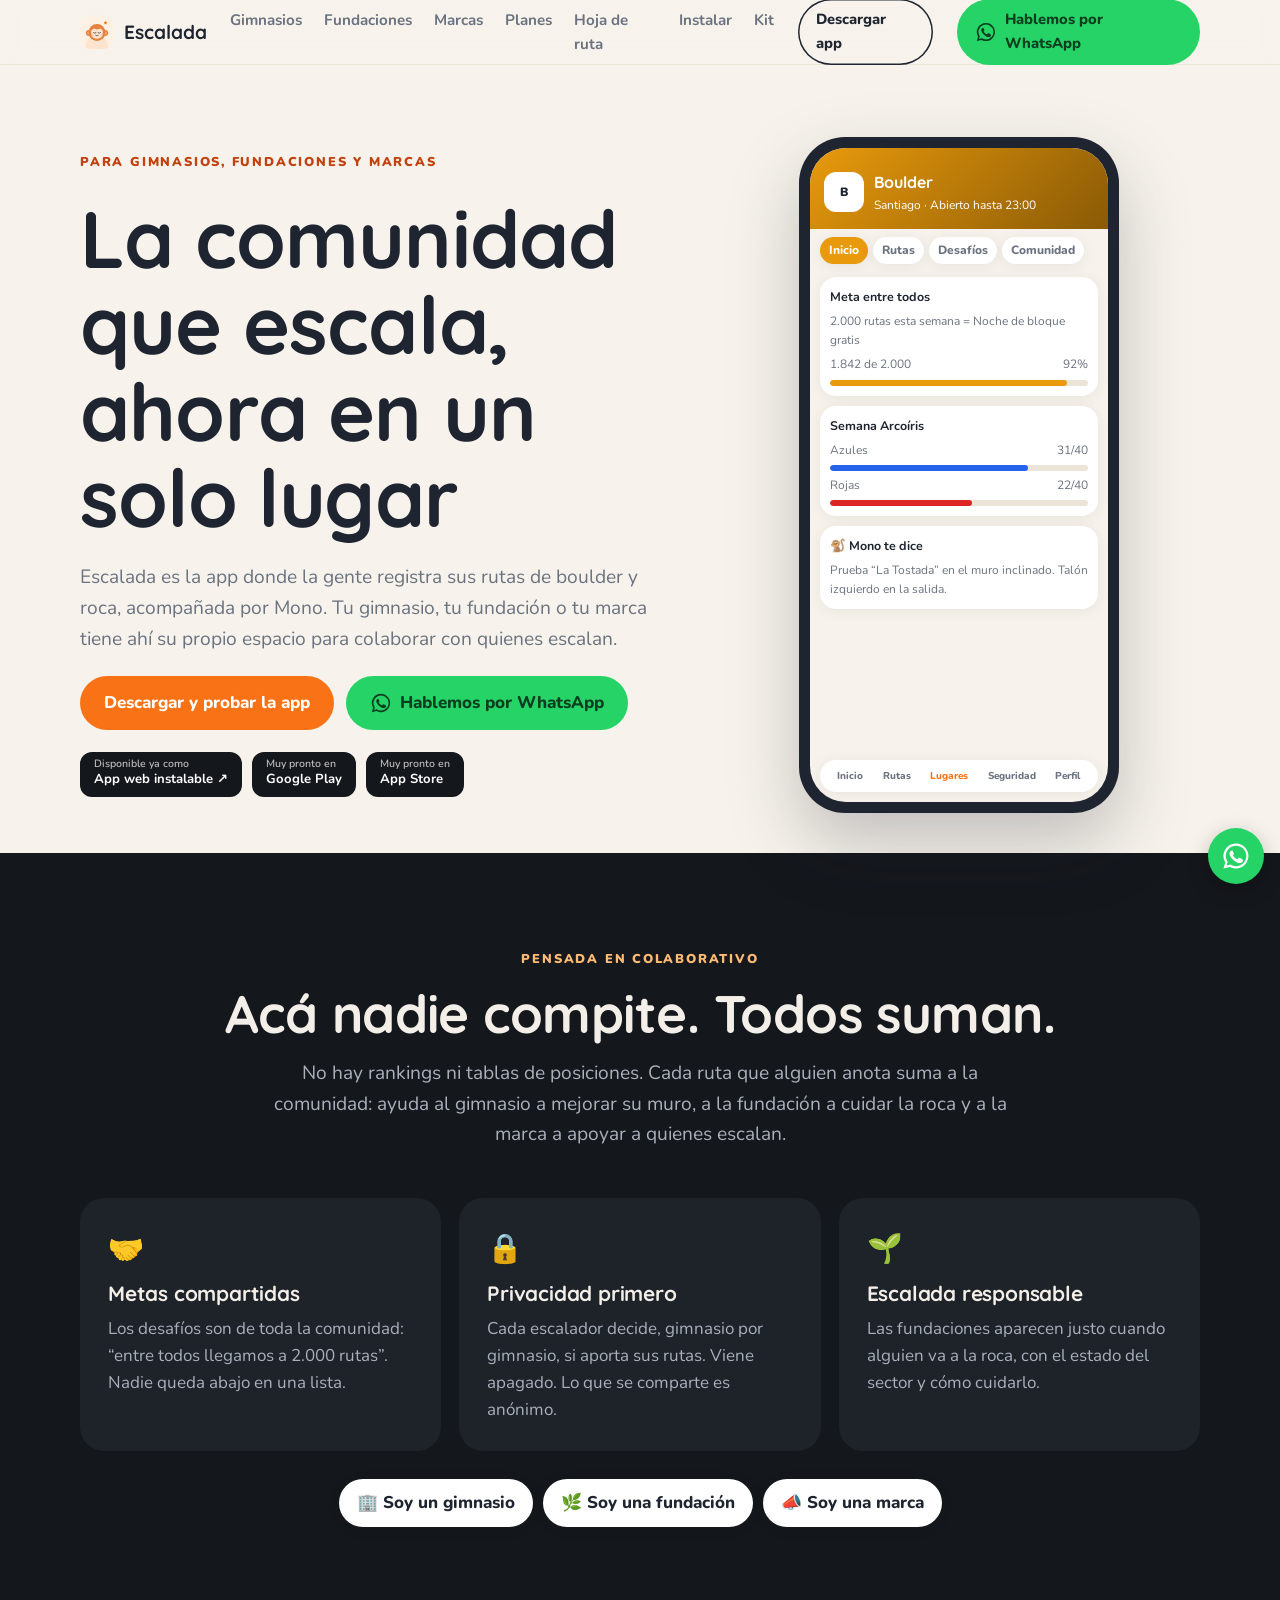
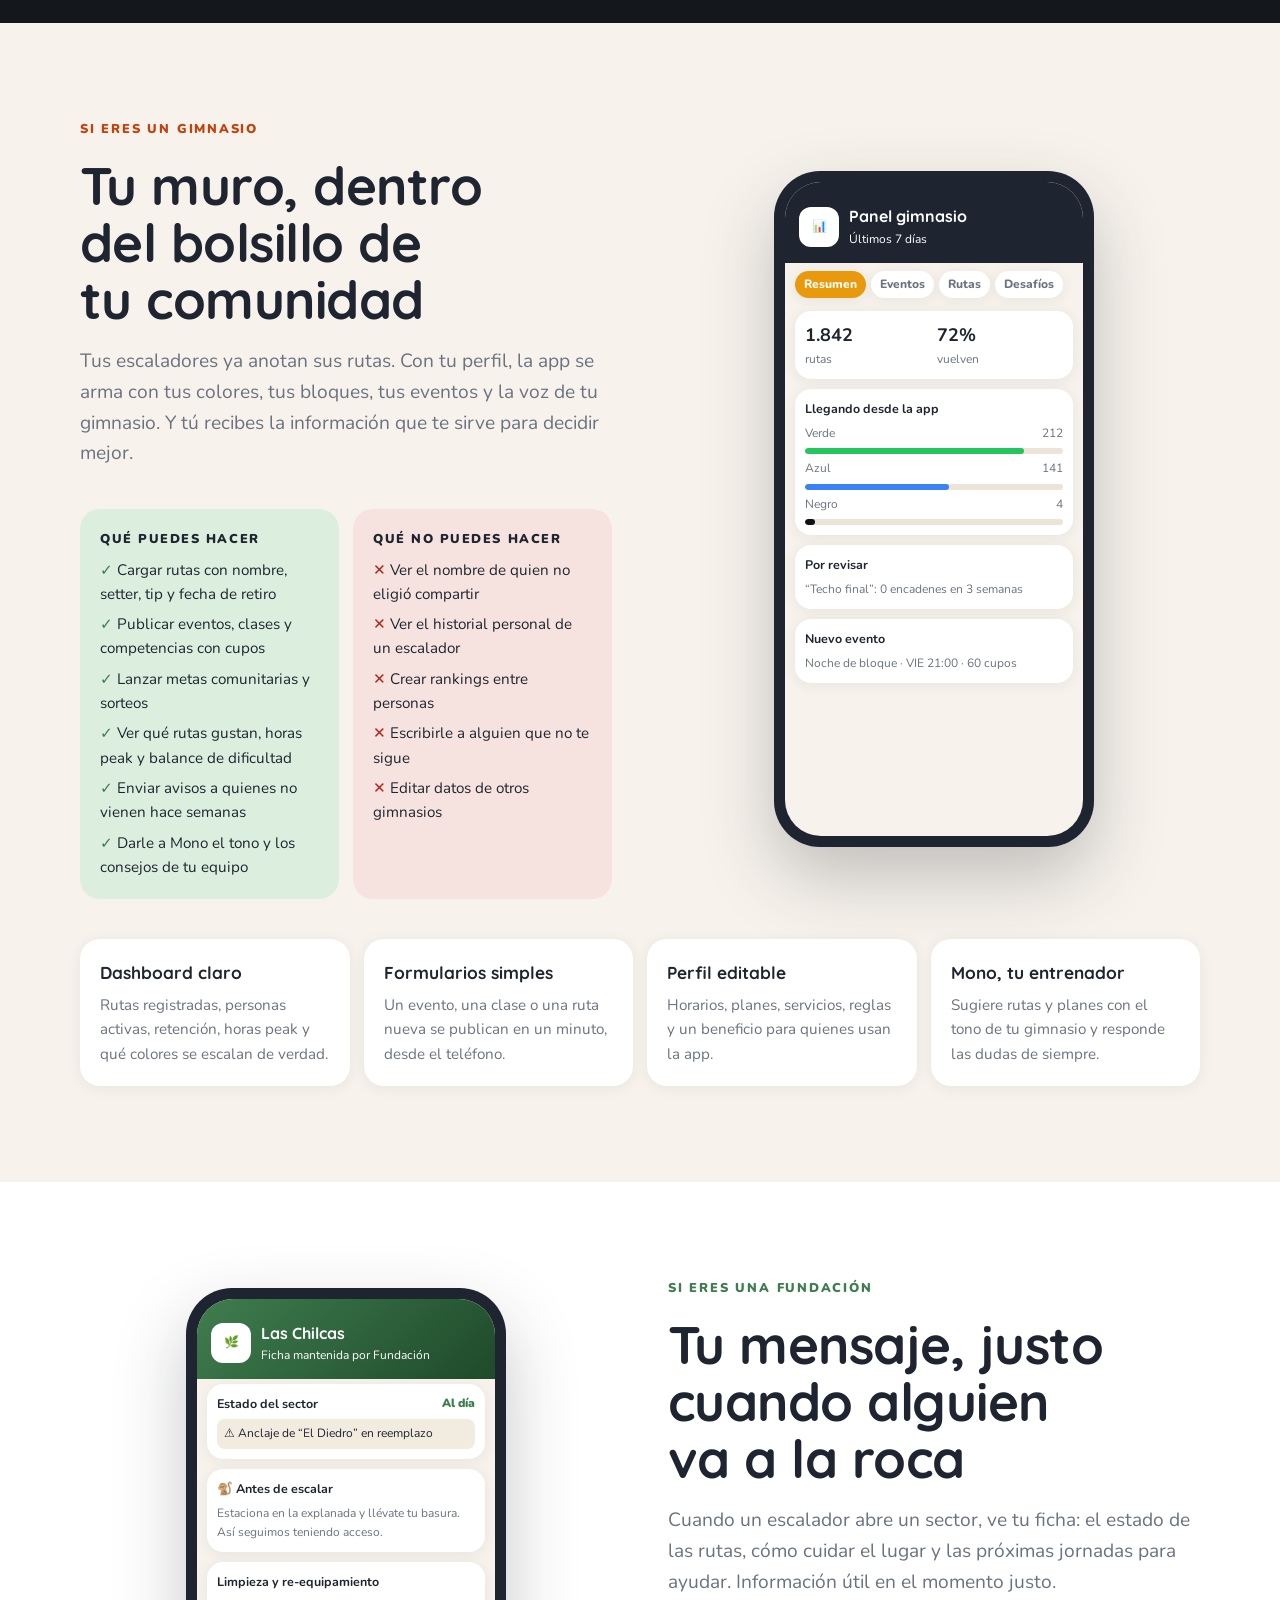
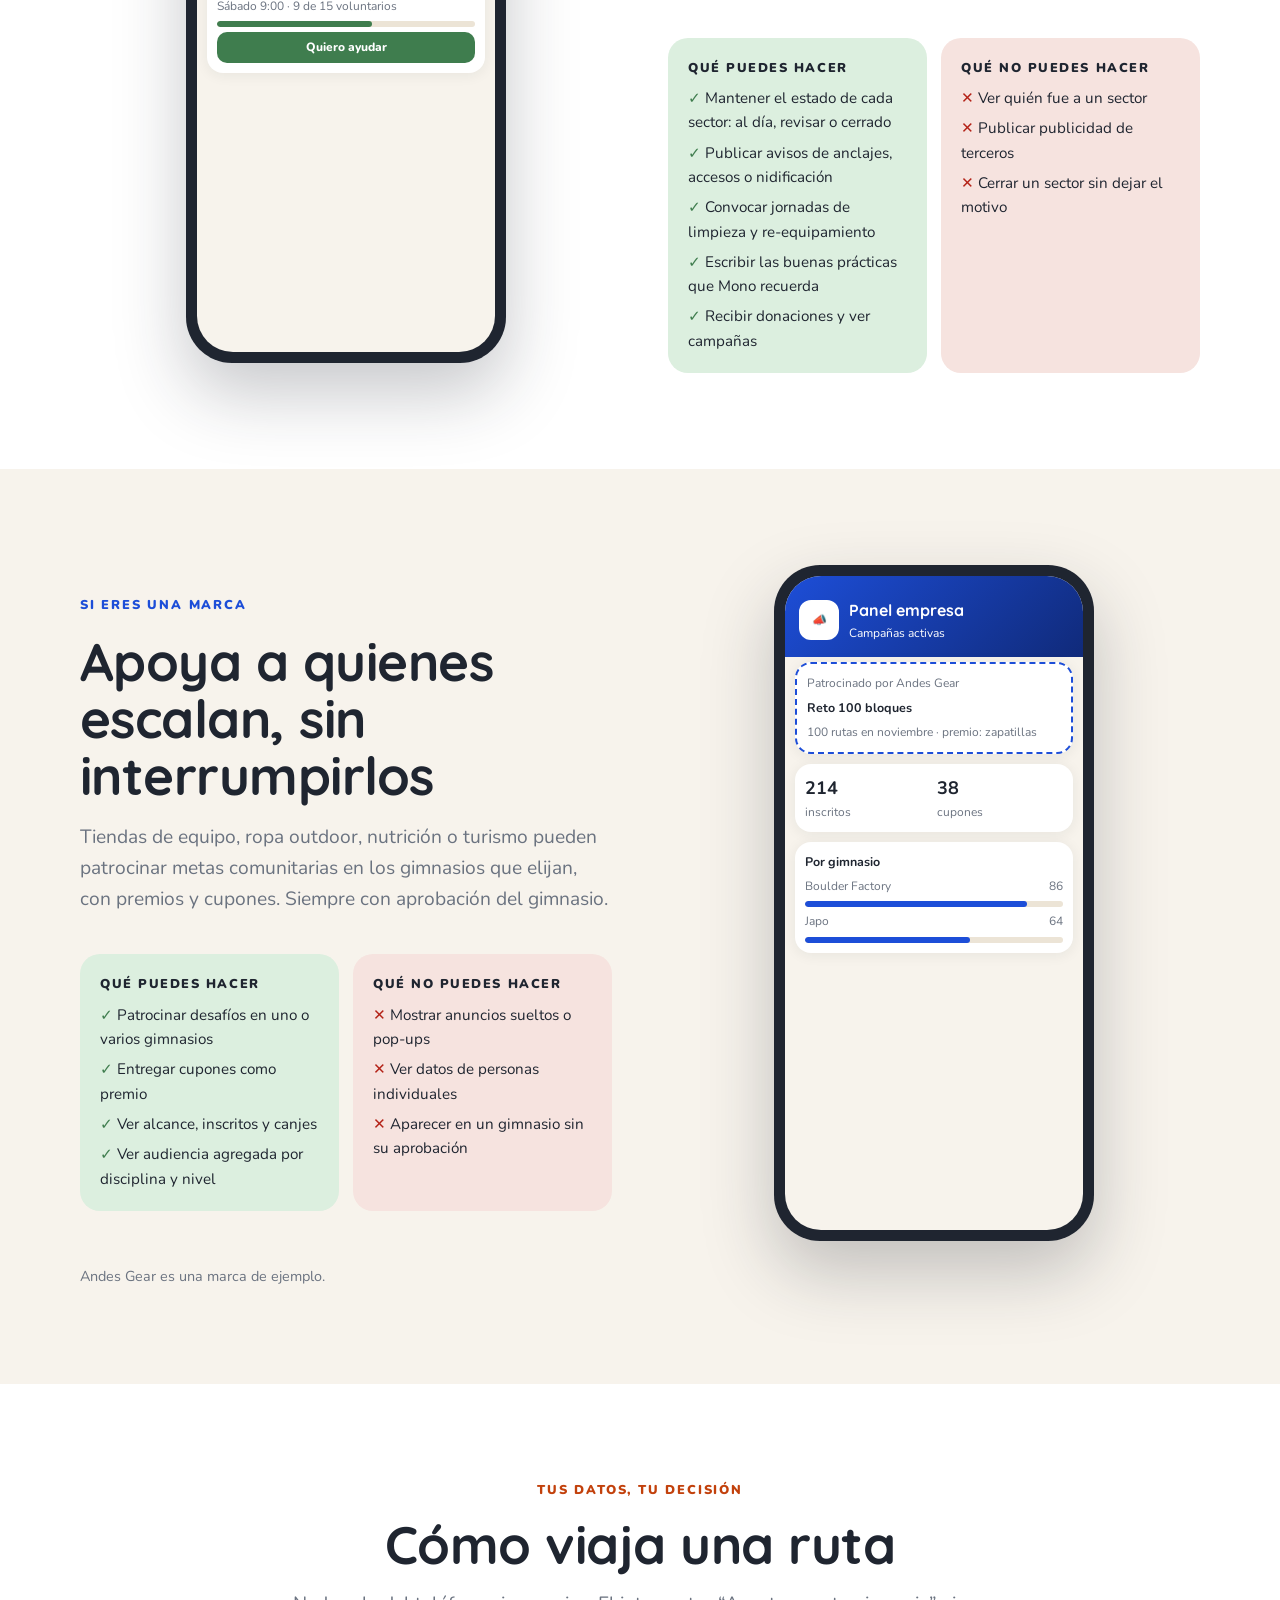
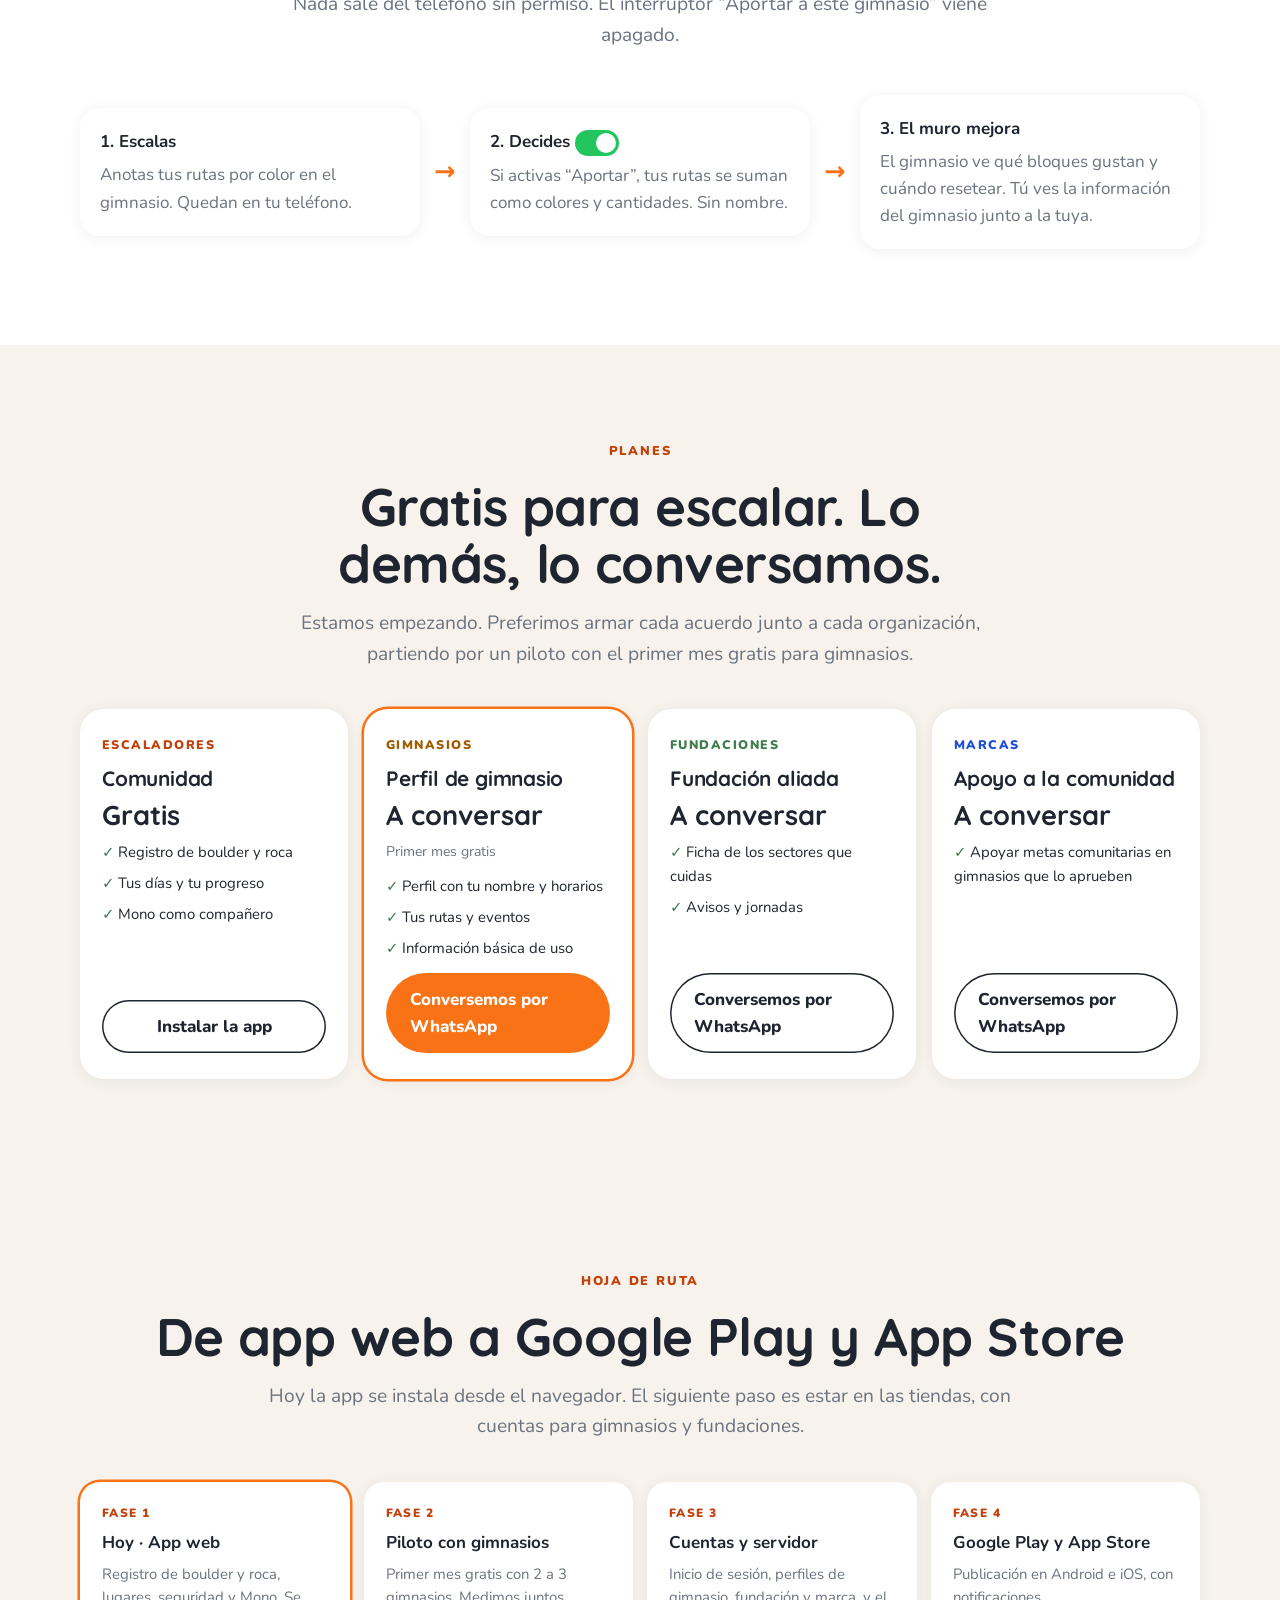
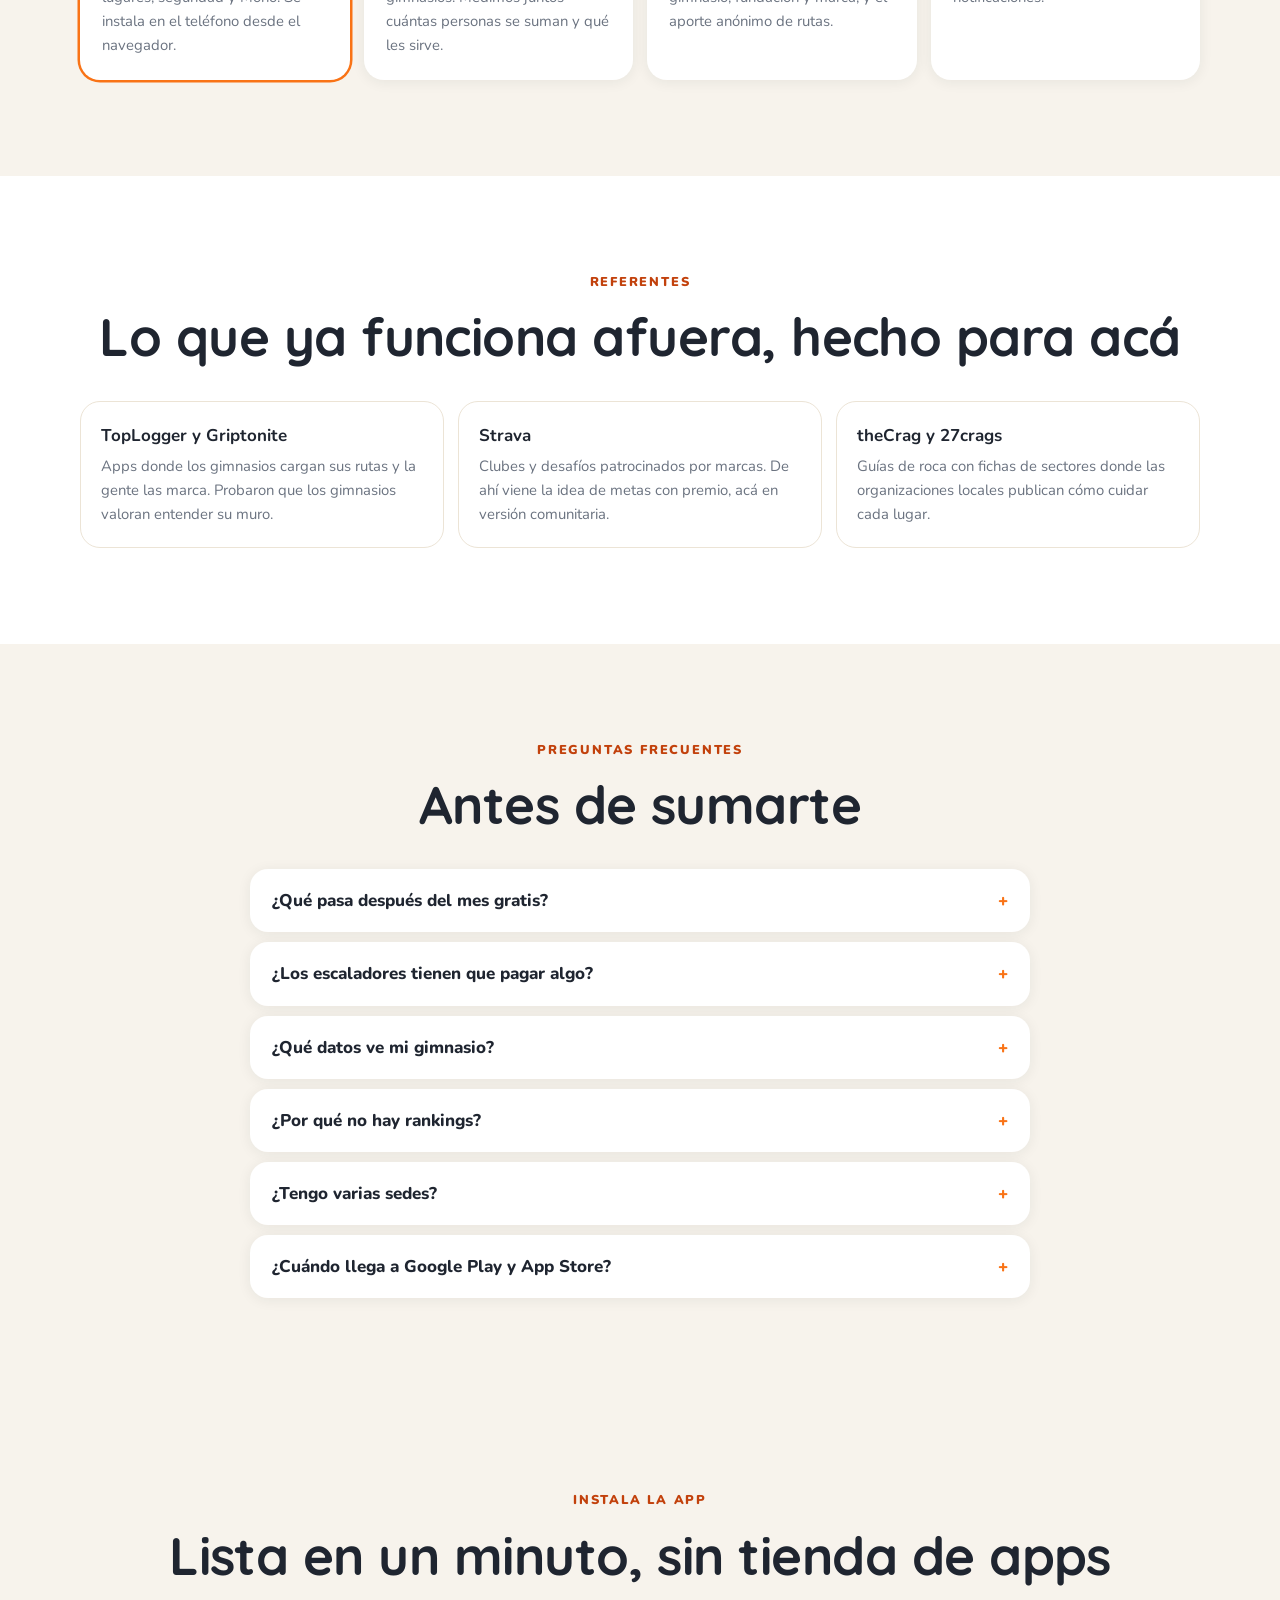
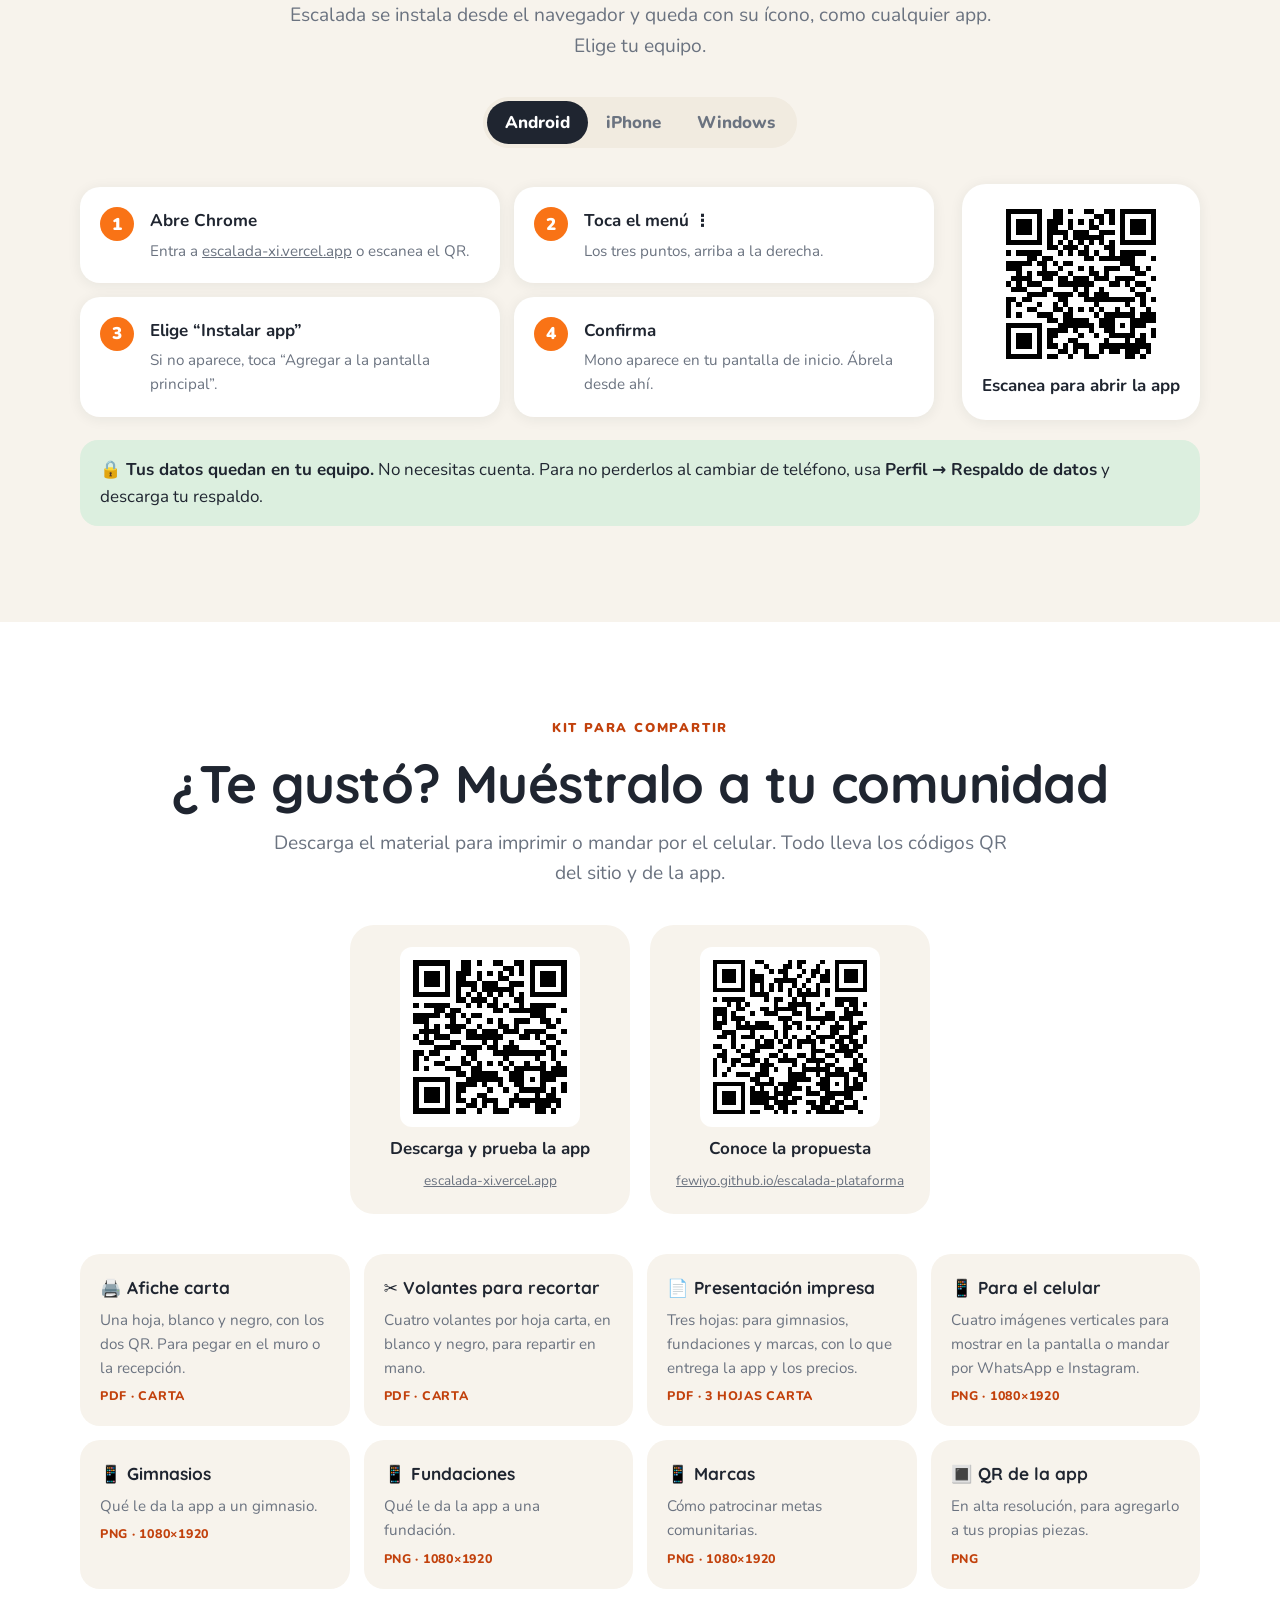
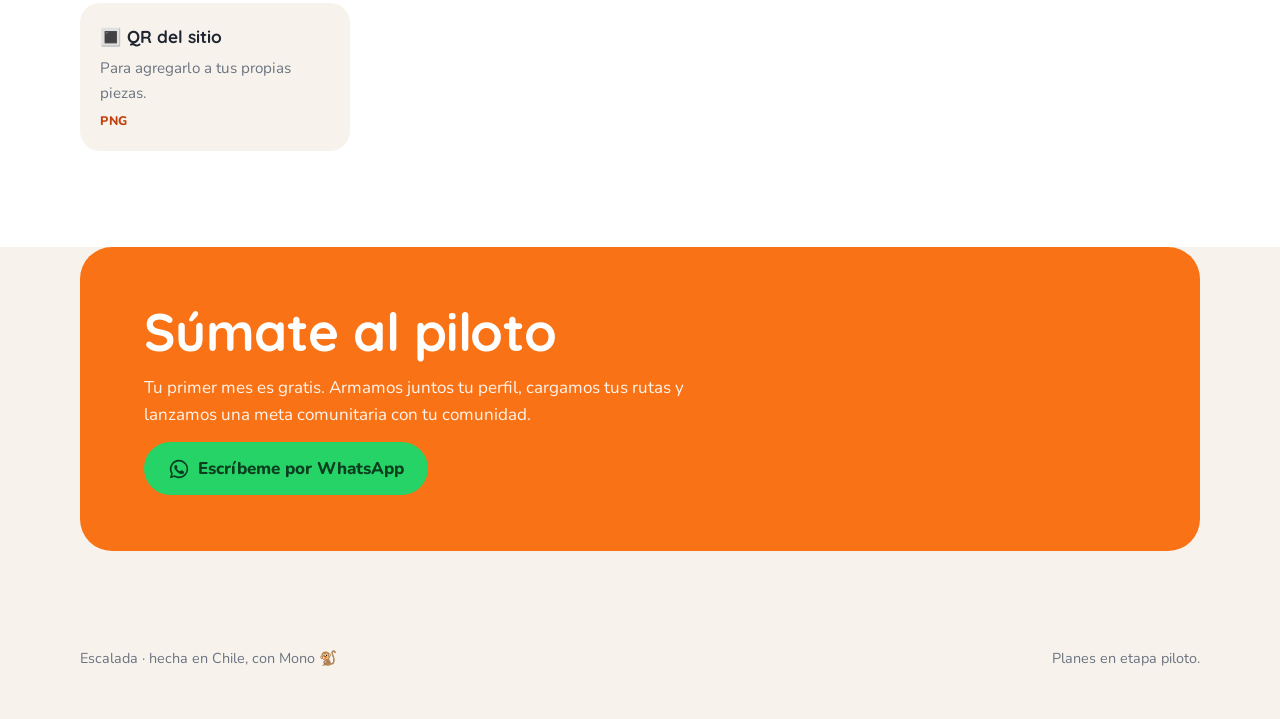
==== commit 7ef760bd: "Contacto solo por WhatsApp: botones en lugar de Probar gratis y sin formulario Co-Authored-By: Claud" ====
--- a/index.html
+++ b/index.html
@@ -207,7 +207,7 @@
       <a href="#gimnasios">Gimnasios</a><a href="#fundaciones">Fundaciones</a><a href="#marcas">Marcas</a><a href="#precios">Planes</a><a href="#ruta">Hoja de ruta</a><a href="#instalar">Instalar</a><a href="#kit">Kit</a>
     </div>
     <a class="btn btn--ghost nav__app" href="https://escalada-xi.vercel.app/" target="_blank" rel="noopener">Descargar app</a>
-    <a class="btn btn--o" href="#contacto">Probar gratis</a>
+    <a class="btn btn--wa" href="https://wa.me/56988291250?text=Quiero%20conversar%20sobre%20la%20aplicaci%C3%B3n%20de%20escalada" target="_blank" rel="noopener"><svg width="22" height="22" viewBox="0 0 24 24" fill="currentColor" aria-hidden="true"><path d="M12 2a10 10 0 0 0-8.6 15.1L2 22l5-1.3A10 10 0 1 0 12 2zm0 18.2a8.2 8.2 0 0 1-4.2-1.2l-.3-.2-3 .8.8-2.9-.2-.3A8.2 8.2 0 1 1 12 20.2zm4.5-6.1c-.2-.1-1.5-.7-1.7-.8s-.4-.1-.6.1-.7.8-.8 1-.3.2-.5.1a6.7 6.7 0 0 1-3.3-2.9c-.3-.4.3-.4.7-1.3.1-.2 0-.3 0-.4l-.8-1.8c-.2-.5-.4-.4-.6-.4h-.5a1 1 0 0 0-.7.3 3 3 0 0 0-.9 2.2 5.2 5.2 0 0 0 1.1 2.7 11.8 11.8 0 0 0 4.5 4c1.7.7 2.3.8 3.2.6a2.7 2.7 0 0 0 1.8-1.2 2.2 2.2 0 0 0 .1-1.3c0-.1-.2-.2-.4-.3z"/></svg> Hablemos por WhatsApp</a>
   </div>
 </nav>
 
@@ -218,7 +218,7 @@
     <p class="lead">Escalada es la app donde la gente registra sus rutas de boulder y roca, acompañada por Mono. Tu gimnasio, tu fundación o tu marca tiene ahí su propio espacio para colaborar con quienes escalan.</p>
     <div class="hero__cta">
       <a class="btn btn--o" href="https://escalada-xi.vercel.app/" target="_blank" rel="noopener">Descargar y probar la app</a>
-      <a class="btn btn--ghost" href="#precios">Primer mes gratis</a>
+      <a class="btn btn--wa" href="https://wa.me/56988291250?text=Quiero%20conversar%20sobre%20la%20aplicaci%C3%B3n%20de%20escalada" target="_blank" rel="noopener"><svg width="22" height="22" viewBox="0 0 24 24" fill="currentColor" aria-hidden="true"><path d="M12 2a10 10 0 0 0-8.6 15.1L2 22l5-1.3A10 10 0 1 0 12 2zm0 18.2a8.2 8.2 0 0 1-4.2-1.2l-.3-.2-3 .8.8-2.9-.2-.3A8.2 8.2 0 1 1 12 20.2zm4.5-6.1c-.2-.1-1.5-.7-1.7-.8s-.4-.1-.6.1-.7.8-.8 1-.3.2-.5.1a6.7 6.7 0 0 1-3.3-2.9c-.3-.4.3-.4.7-1.3.1-.2 0-.3 0-.4l-.8-1.8c-.2-.5-.4-.4-.6-.4h-.5a1 1 0 0 0-.7.3 3 3 0 0 0-.9 2.2 5.2 5.2 0 0 0 1.1 2.7 11.8 11.8 0 0 0 4.5 4c1.7.7 2.3.8 3.2.6a2.7 2.7 0 0 0 1.8-1.2 2.2 2.2 0 0 0 .1-1.3c0-.1-.2-.2-.4-.3z"/></svg> Hablemos por WhatsApp</a>
     </div>
     <div class="stores">
       <a class="store" href="https://escalada-xi.vercel.app/" target="_blank" rel="noopener" style="text-decoration:none"><span><small>Disponible ya como</small>App web instalable ↗</span></a>
@@ -413,21 +413,21 @@
         <div class="plan__price" style="font-size:1.7rem">A conversar</div>
         <p class="plan__note">Primer mes gratis</p>
         <ul><li>Perfil con tu nombre y horarios</li><li>Tus rutas y eventos</li><li>Información básica de uso</li></ul>
-        <a class="btn btn--o" href="#contacto">Conversemos</a>
+        <a class="btn btn--o" href="https://wa.me/56988291250?text=Quiero%20conversar%20sobre%20la%20aplicaci%C3%B3n%20de%20escalada" target="_blank" rel="noopener">Conversemos por WhatsApp</a>
       </article>
       <article class="plan">
         <span class="plan__for" style="color:var(--g)">Fundaciones</span>
         <h3>Fundación aliada</h3>
         <div class="plan__price" style="font-size:1.7rem">A conversar</div>
         <ul><li>Ficha de los sectores que cuidas</li><li>Avisos y jornadas</li></ul>
-        <a class="btn btn--ghost" href="#contacto">Conversemos</a>
+        <a class="btn btn--ghost" href="https://wa.me/56988291250?text=Quiero%20conversar%20sobre%20la%20aplicaci%C3%B3n%20de%20escalada" target="_blank" rel="noopener">Conversemos por WhatsApp</a>
       </article>
       <article class="plan">
         <span class="plan__for" style="color:var(--b)">Marcas</span>
         <h3>Apoyo a la comunidad</h3>
         <div class="plan__price" style="font-size:1.7rem">A conversar</div>
         <ul><li>Apoyar metas comunitarias en gimnasios que lo aprueben</li></ul>
-        <a class="btn btn--ghost" href="#contacto">Conversemos</a>
+        <a class="btn btn--ghost" href="https://wa.me/56988291250?text=Quiero%20conversar%20sobre%20la%20aplicaci%C3%B3n%20de%20escalada" target="_blank" rel="noopener">Conversemos por WhatsApp</a>
       </article>
     </div>
   </div>
@@ -548,14 +548,6 @@
       <p>Tu primer mes es gratis. Armamos juntos tu perfil, cargamos tus rutas y lanzamos una meta comunitaria con tu comunidad.</p>
       <a class="btn btn--wa" style="justify-self:start" href="https://wa.me/56988291250?text=Quiero%20conversar%20sobre%20la%20aplicaci%C3%B3n%20de%20escalada" target="_blank" rel="noopener"><svg width="22" height="22" viewBox="0 0 24 24" fill="currentColor" aria-hidden="true"><path d="M12 2a10 10 0 0 0-8.6 15.1L2 22l5-1.3A10 10 0 1 0 12 2zm0 18.2a8.2 8.2 0 0 1-4.2-1.2l-.3-.2-3 .8.8-2.9-.2-.3A8.2 8.2 0 1 1 12 20.2zm4.5-6.1c-.2-.1-1.5-.7-1.7-.8s-.4-.1-.6.1-.7.8-.8 1-.3.2-.5.1a6.7 6.7 0 0 1-3.3-2.9c-.3-.4.3-.4.7-1.3.1-.2 0-.3 0-.4l-.8-1.8c-.2-.5-.4-.4-.6-.4h-.5a1 1 0 0 0-.7.3 3 3 0 0 0-.9 2.2 5.2 5.2 0 0 0 1.1 2.7 11.8 11.8 0 0 0 4.5 4c1.7.7 2.3.8 3.2.6a2.7 2.7 0 0 0 1.8-1.2 2.2 2.2 0 0 0 .1-1.3c0-.1-.2-.2-.4-.3z"/></svg> Escríbeme por WhatsApp</a>
     </div>
-    <form id="f" aria-label="Formulario de contacto">
-      <label for="f-n">Nombre de tu organización<input id="f-n" required placeholder="Ej.: Muro del Barrio"></label>
-      <label for="f-t">Soy<select id="f-t"><option>Gimnasio</option><option>Fundación</option><option>Marca</option></select></label>
-      <label for="f-c">Correo<input id="f-c" type="email" required placeholder="hola@tugimnasio.cl"></label>
-      <label for="f-m">Mensaje (opcional)<input id="f-m" placeholder="Cuéntanos qué te interesa"></label>
-      <button class="btn btn--o" type="submit">Quiero el mes gratis</button>
-      <p id="f-ok" class="plan__note" hidden></p>
-    </form>
   </div>
 </section>
 
@@ -579,37 +571,6 @@
 const ua = navigator.userAgent
 mostrarOS(/iPhone|iPad|iPod/.test(ua) ? 'iphone' : /Android/.test(ua) ? 'android' : /Windows/.test(ua) ? 'windows' : 'android')
 
-// El formulario llega por correo vía FormSubmit.
-document.getElementById('f').addEventListener('submit', async e => {
-  e.preventDefault()
-  const v = id => document.getElementById(id).value
-  const ok = document.getElementById('f-ok')
-  const btn = e.target.querySelector('button')
-  btn.disabled = true
-  btn.textContent = 'Enviando…'
-  ok.hidden = true
-  try {
-    const r = await fetch('https://formsubmit.co/ajax/vicentecfarias@gmail.com', {
-      method: 'POST',
-      headers: { 'Content-Type': 'application/json', Accept: 'application/json' },
-      body: JSON.stringify({
-        _subject: `Escalada · ${v('f-t')}: ${v('f-n')}`,
-        _template: 'table',
-        _captcha: 'false',
-        Organizacion: v('f-n'), Tipo: v('f-t'), Correo: v('f-c'), Mensaje: v('f-m') || '—',
-        _replyto: v('f-c'),
-      }),
-    })
-    if (!r.ok) throw new Error()
-    ok.textContent = `¡Listo, ${v('f-n')}! Te escribiremos a ${v('f-c')} para coordinar tu mes gratis.`
-    btn.textContent = 'Enviado ✓'
-  } catch {
-    ok.textContent = 'No se pudo enviar. Revisa tu conexión e inténtalo de nuevo.'
-    btn.disabled = false
-    btn.textContent = 'Quiero el mes gratis'
-  }
-  ok.hidden = false
-})
 </script>
 </body>
 </html>
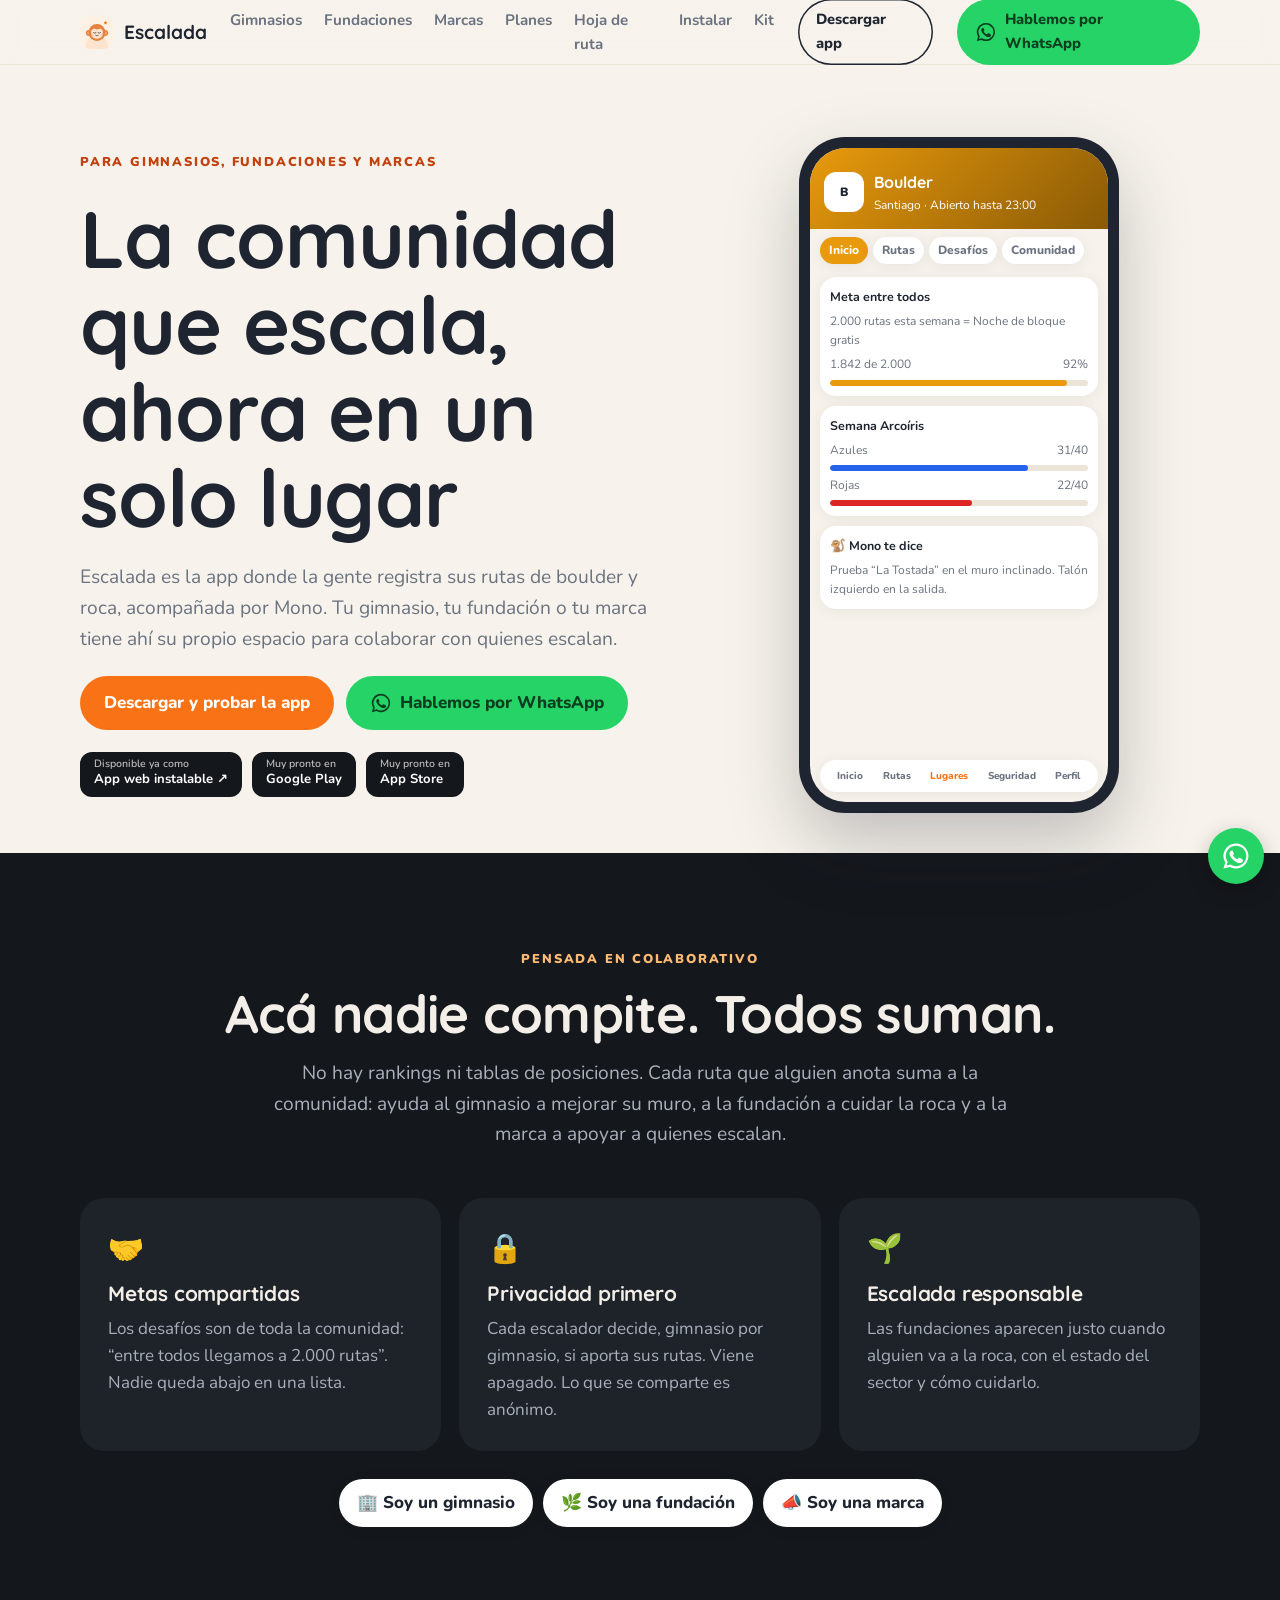
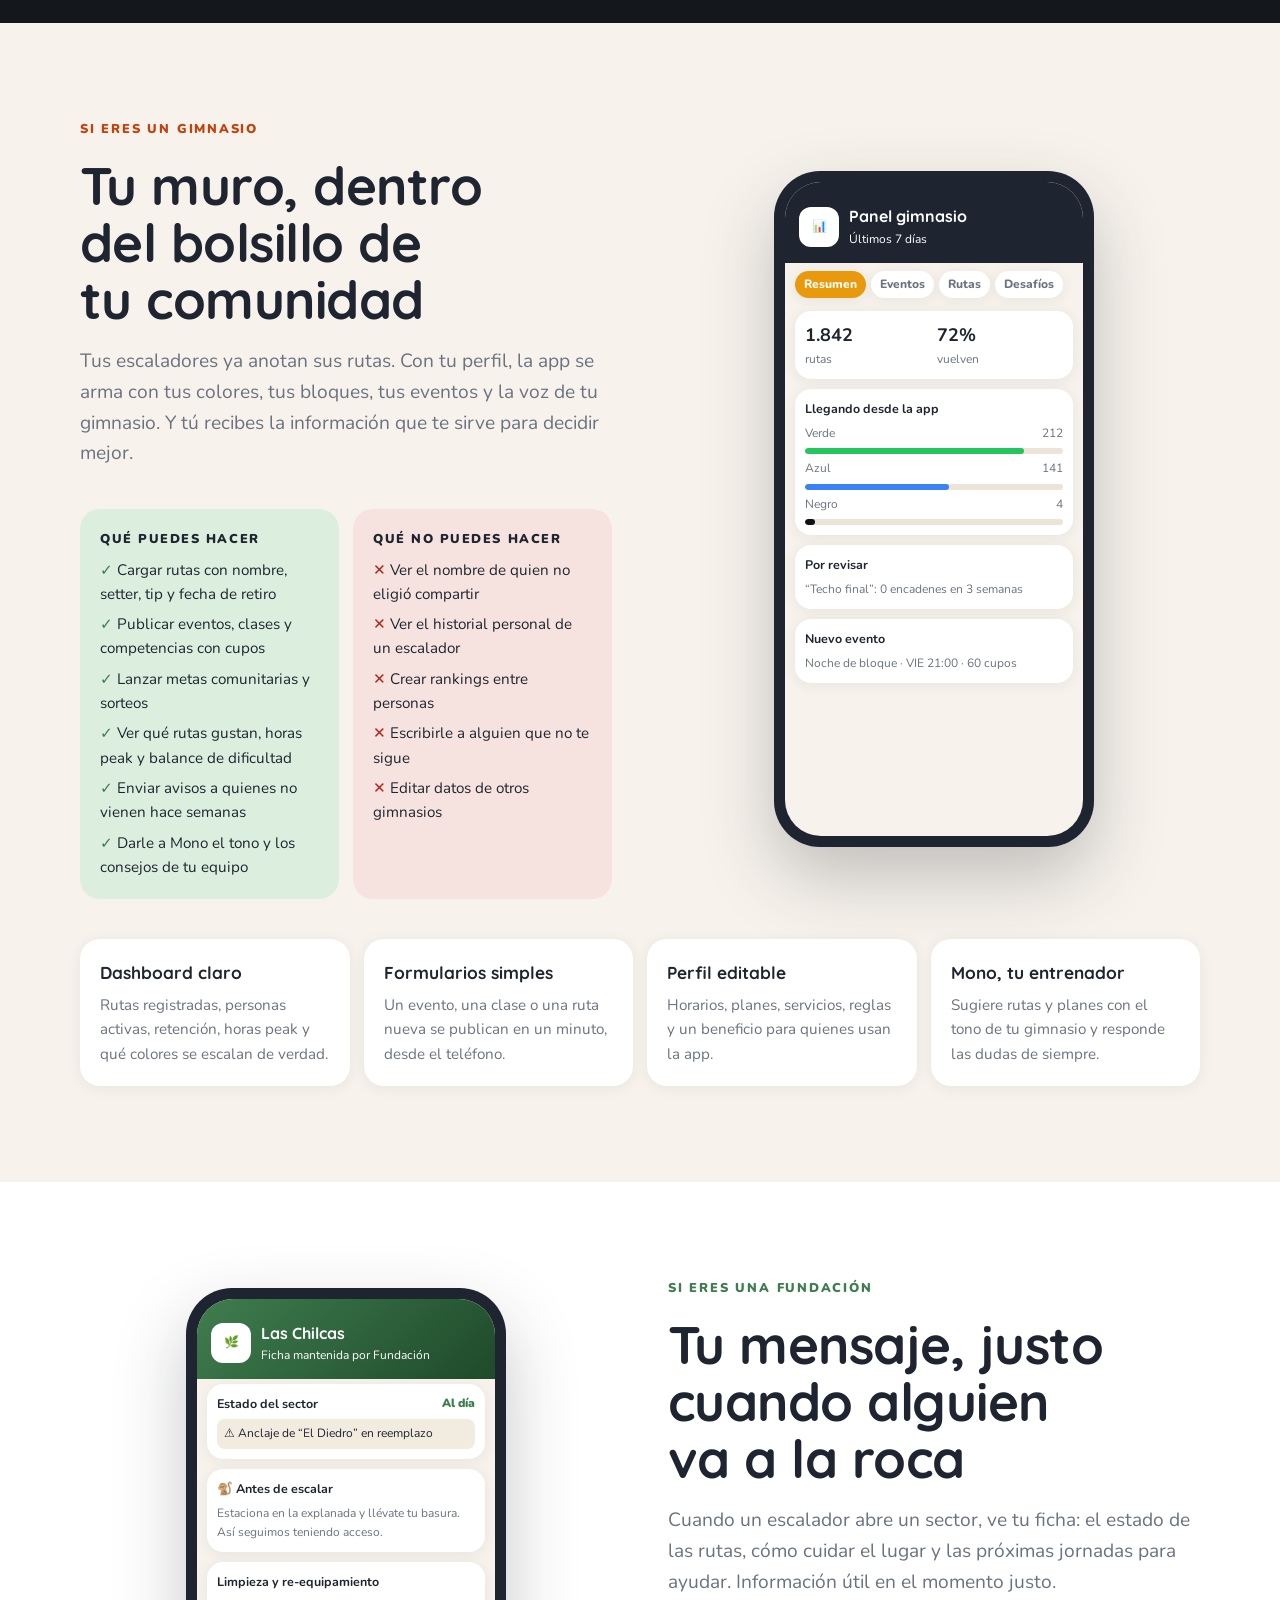
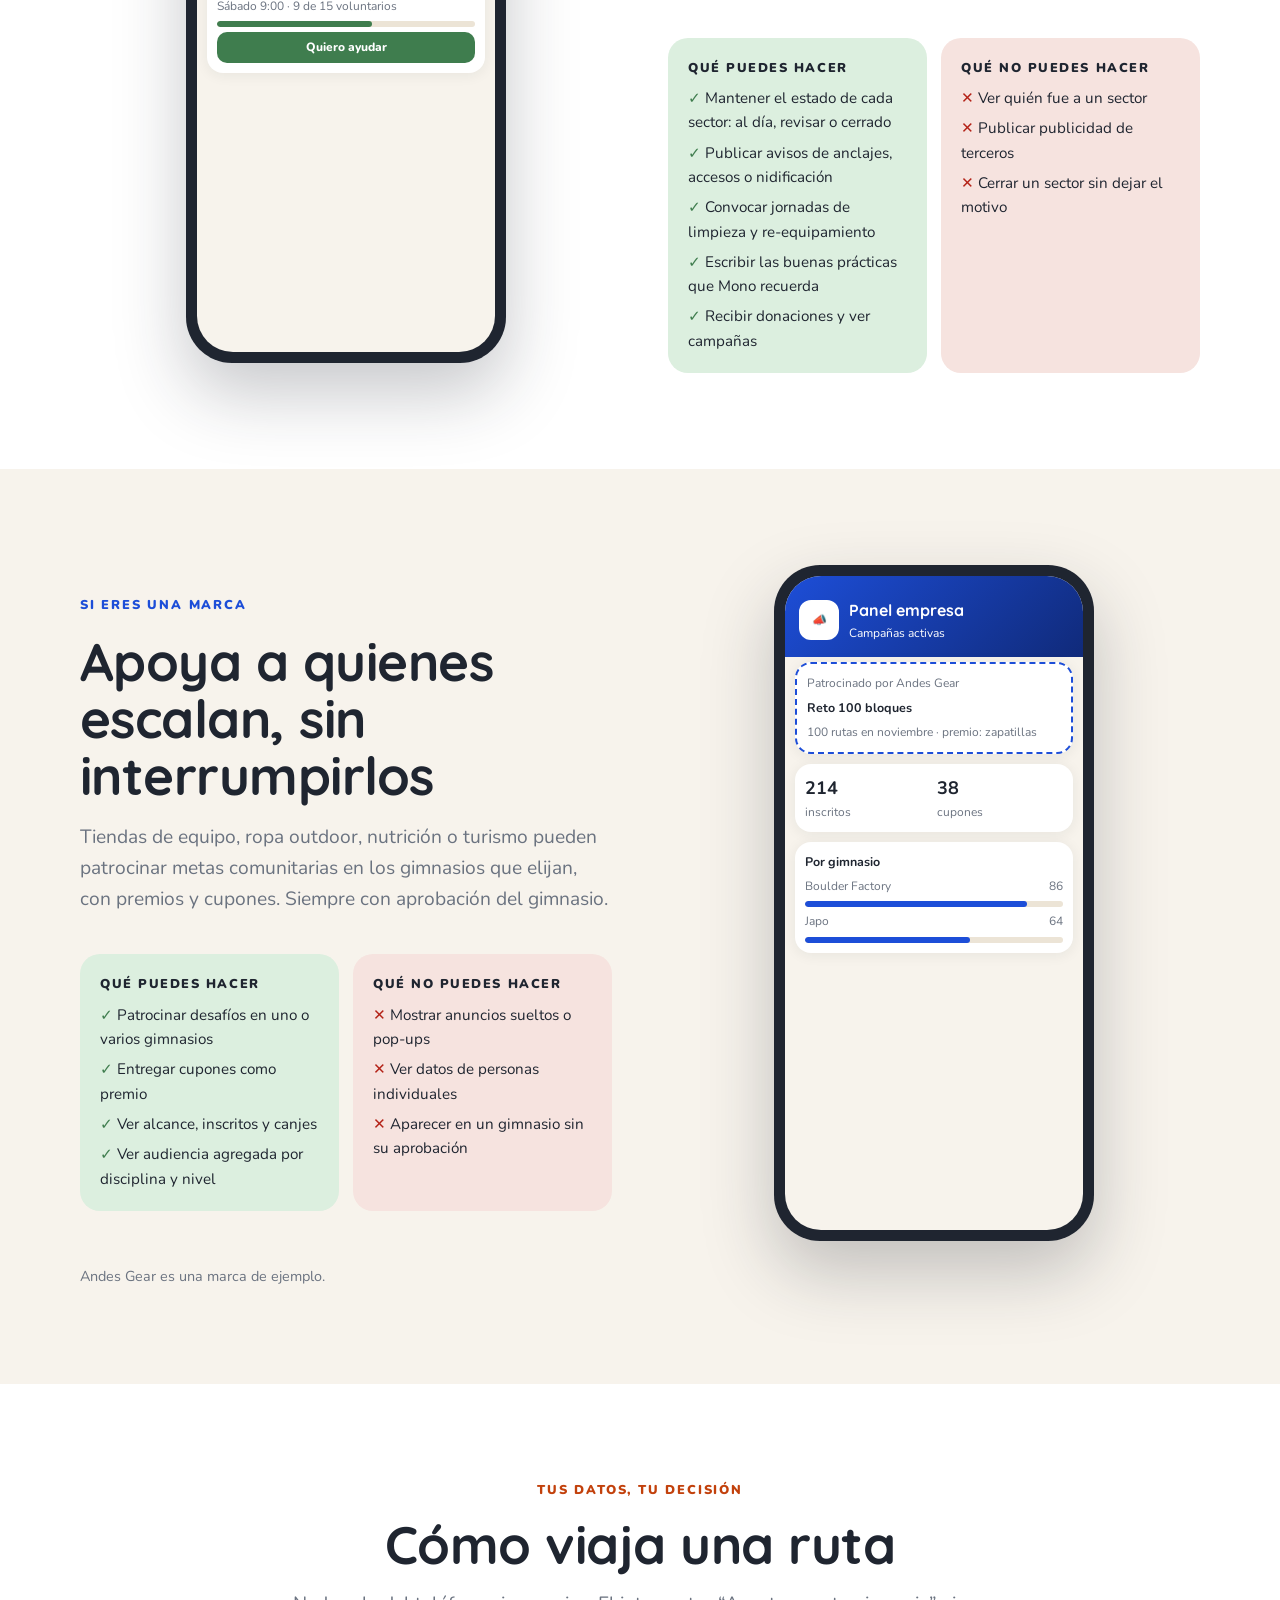
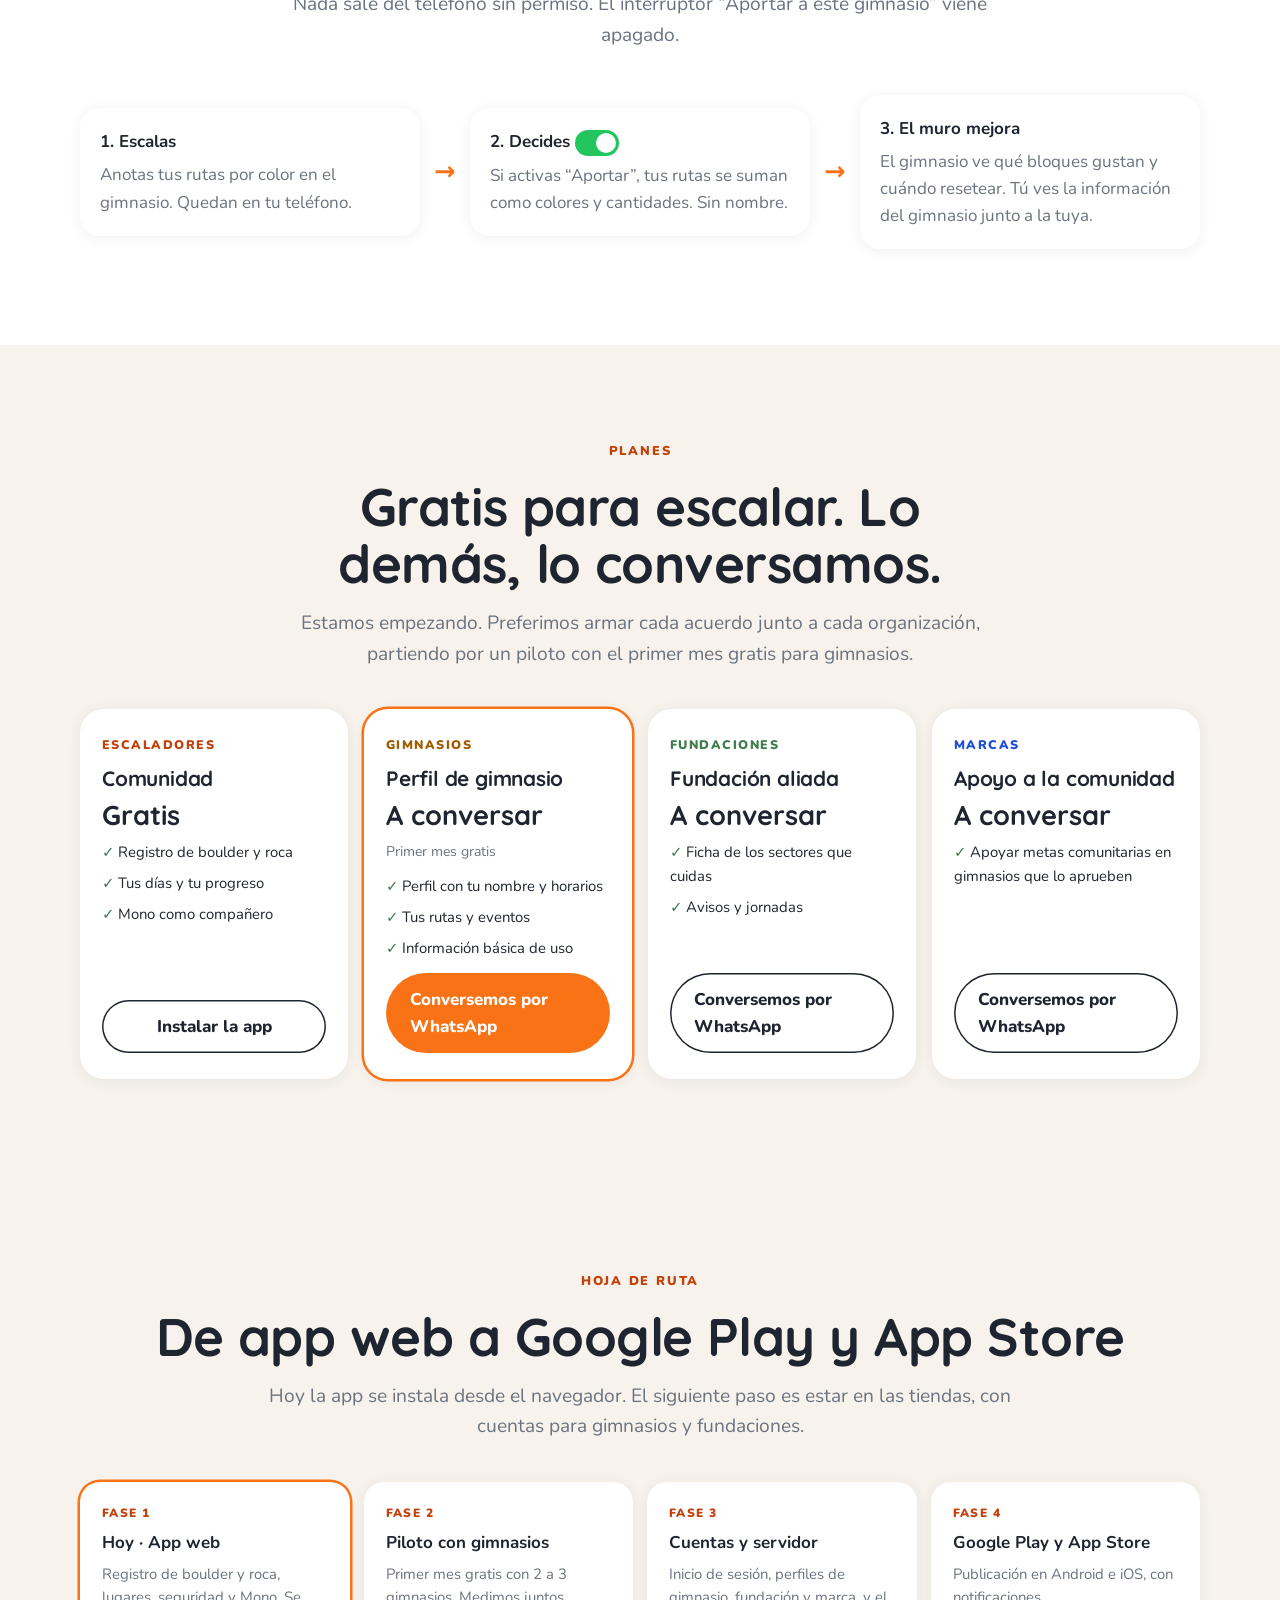
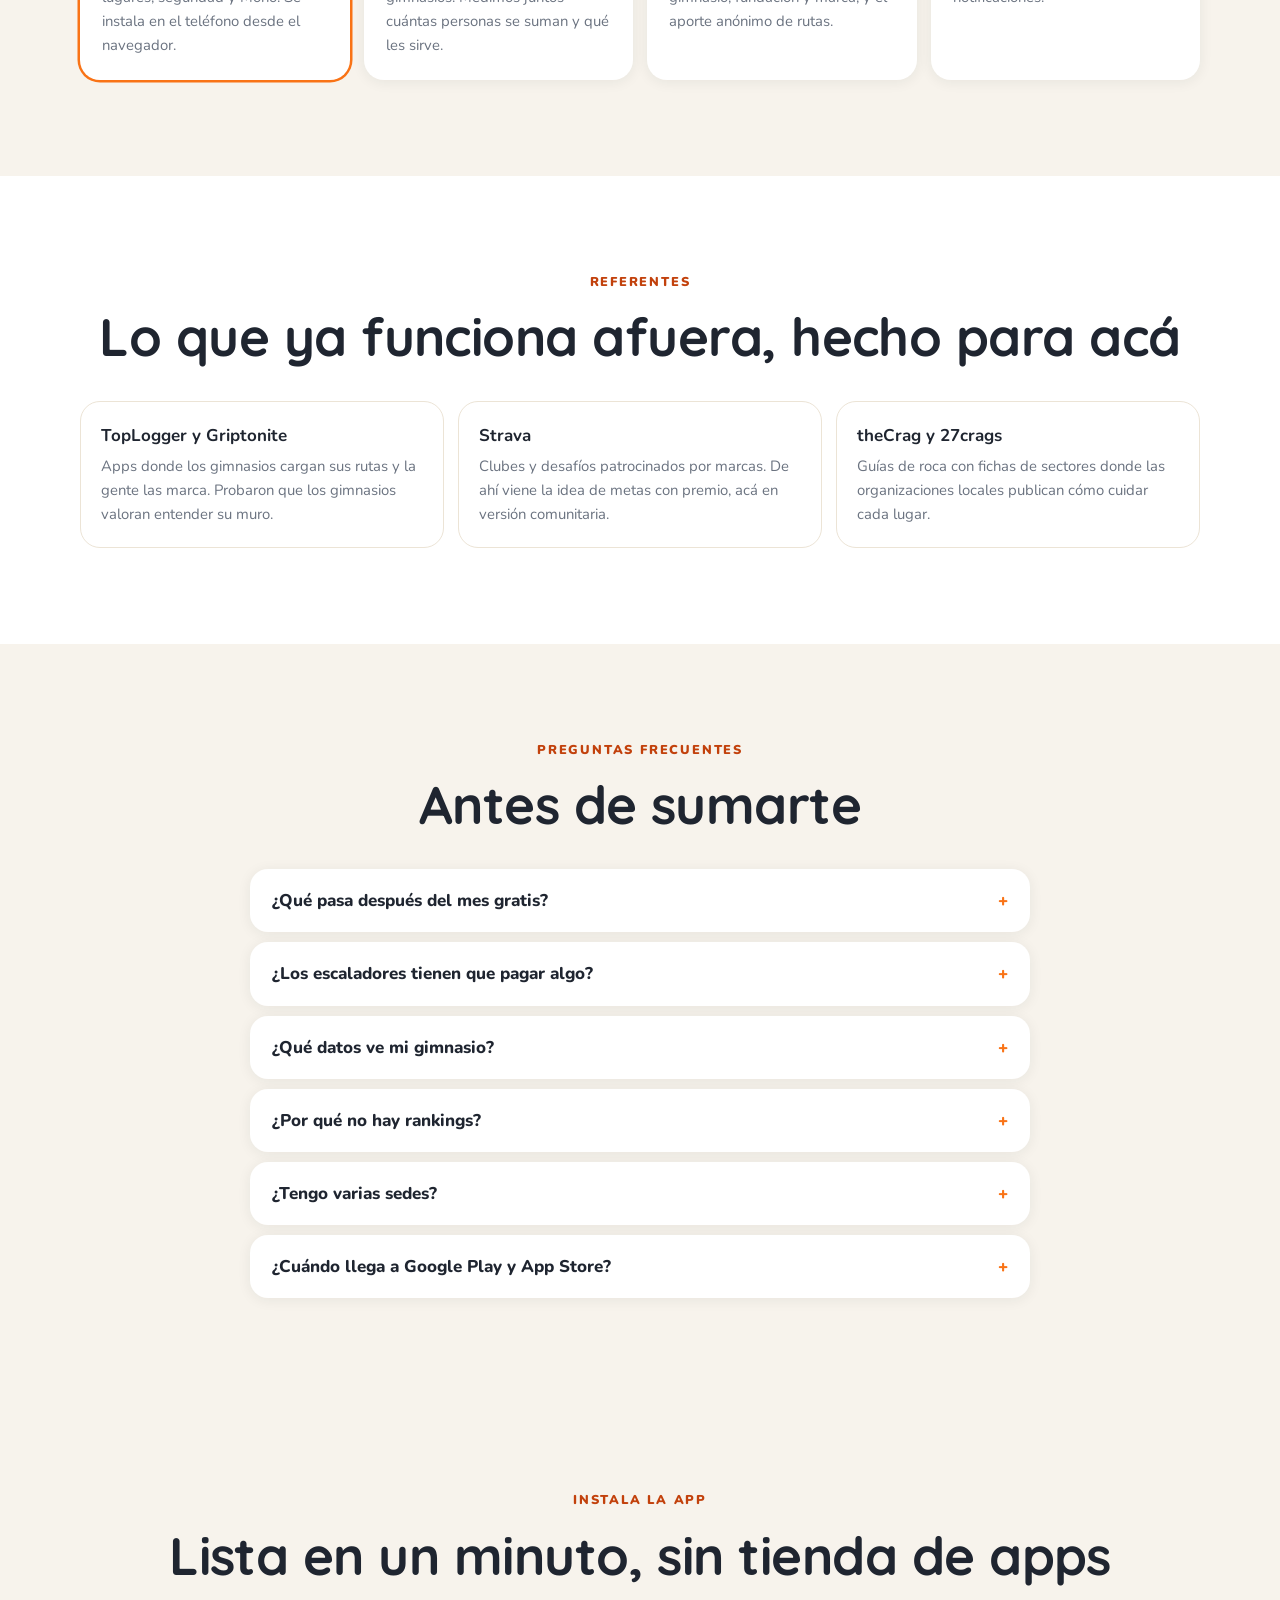
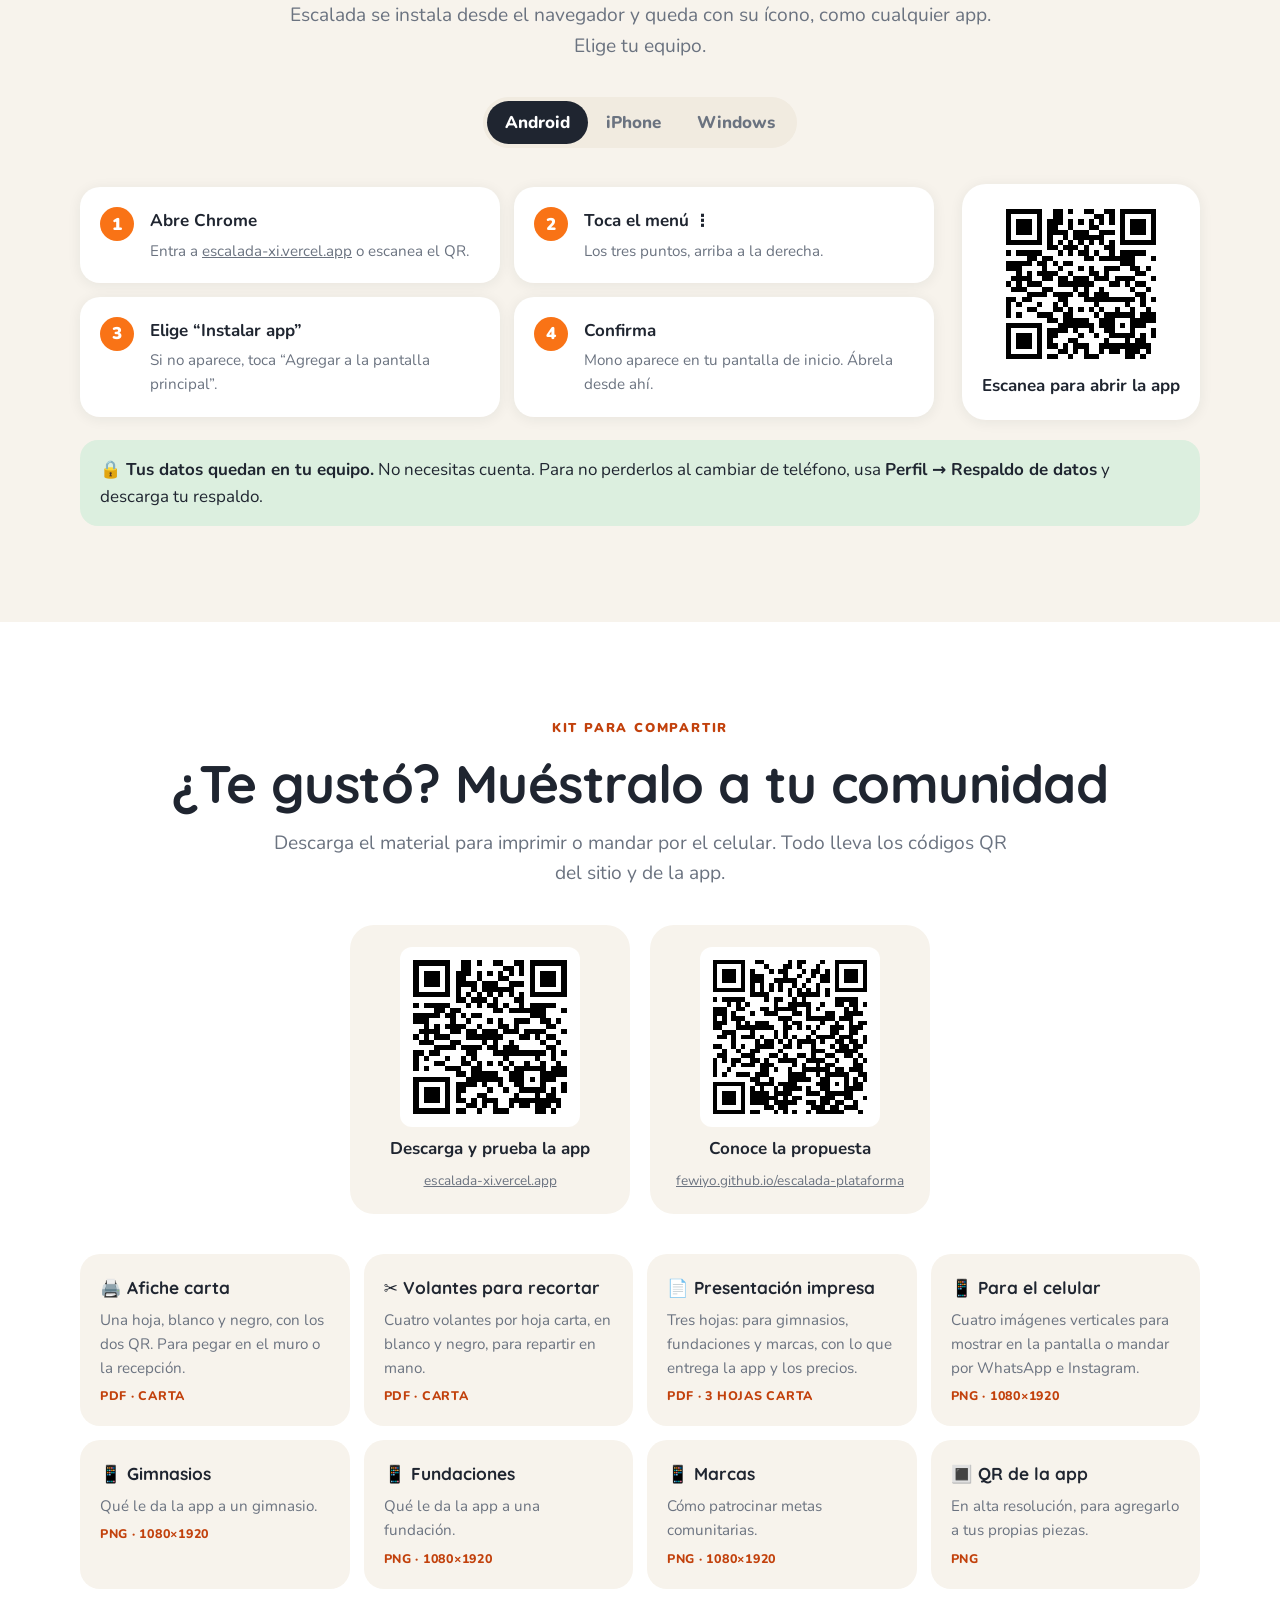
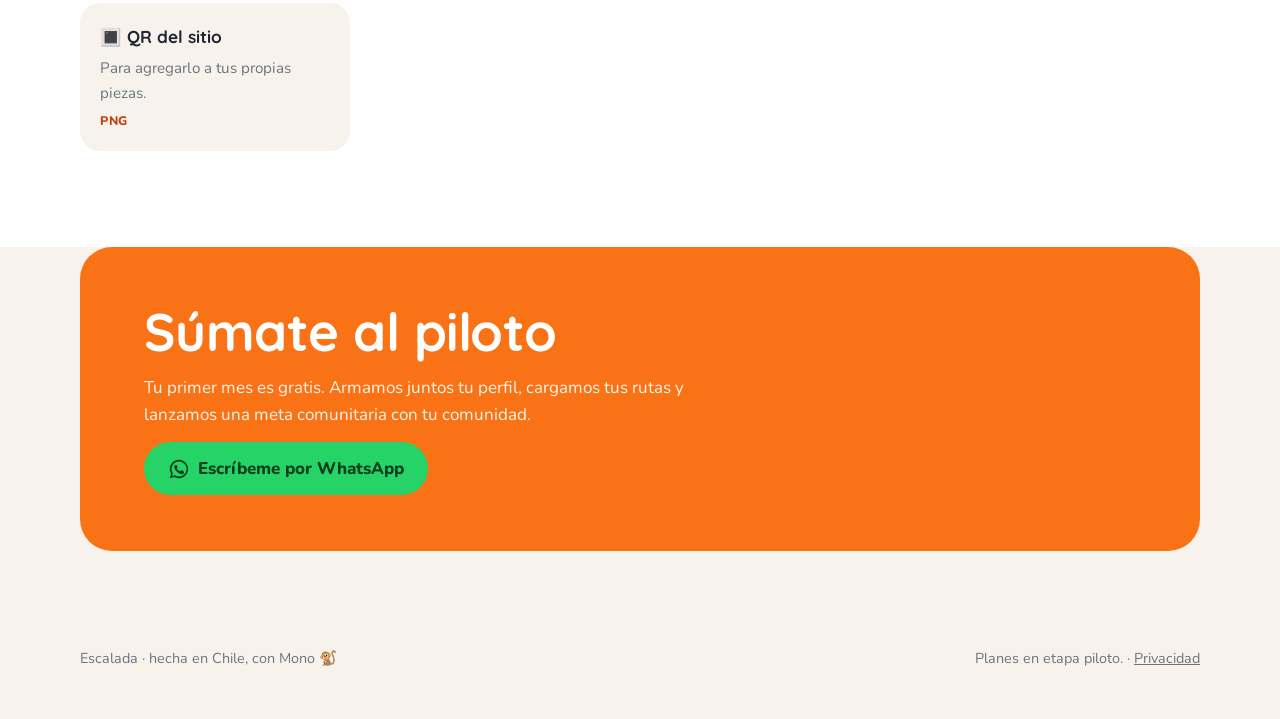
==== commit 29931166: "Página de privacidad Co-Authored-By: Claude Opus 5.5 <noreply@anthropic.com>" ====
--- a/index.html
+++ b/index.html
@@ -553,7 +553,7 @@
 
 <footer class="wrap">
   <span>Escalada · hecha en Chile, con Mono 🐒</span>
-  <span>Planes en etapa piloto.</span>
+  <span>Planes en etapa piloto. · <a href="privacidad.html">Privacidad</a></span>
 </footer>
 
 <a class="wa-flot" href="https://wa.me/56988291250?text=Quiero%20conversar%20sobre%20la%20aplicaci%C3%B3n%20de%20escalada" target="_blank" rel="noopener" aria-label="Conversar por WhatsApp"><svg width="22" height="22" viewBox="0 0 24 24" fill="currentColor" aria-hidden="true"><path d="M12 2a10 10 0 0 0-8.6 15.1L2 22l5-1.3A10 10 0 1 0 12 2zm0 18.2a8.2 8.2 0 0 1-4.2-1.2l-.3-.2-3 .8.8-2.9-.2-.3A8.2 8.2 0 1 1 12 20.2zm4.5-6.1c-.2-.1-1.5-.7-1.7-.8s-.4-.1-.6.1-.7.8-.8 1-.3.2-.5.1a6.7 6.7 0 0 1-3.3-2.9c-.3-.4.3-.4.7-1.3.1-.2 0-.3 0-.4l-.8-1.8c-.2-.5-.4-.4-.6-.4h-.5a1 1 0 0 0-.7.3 3 3 0 0 0-.9 2.2 5.2 5.2 0 0 0 1.1 2.7 11.8 11.8 0 0 0 4.5 4c1.7.7 2.3.8 3.2.6a2.7 2.7 0 0 0 1.8-1.2 2.2 2.2 0 0 0 .1-1.3c0-.1-.2-.2-.4-.3z"/></svg></a>
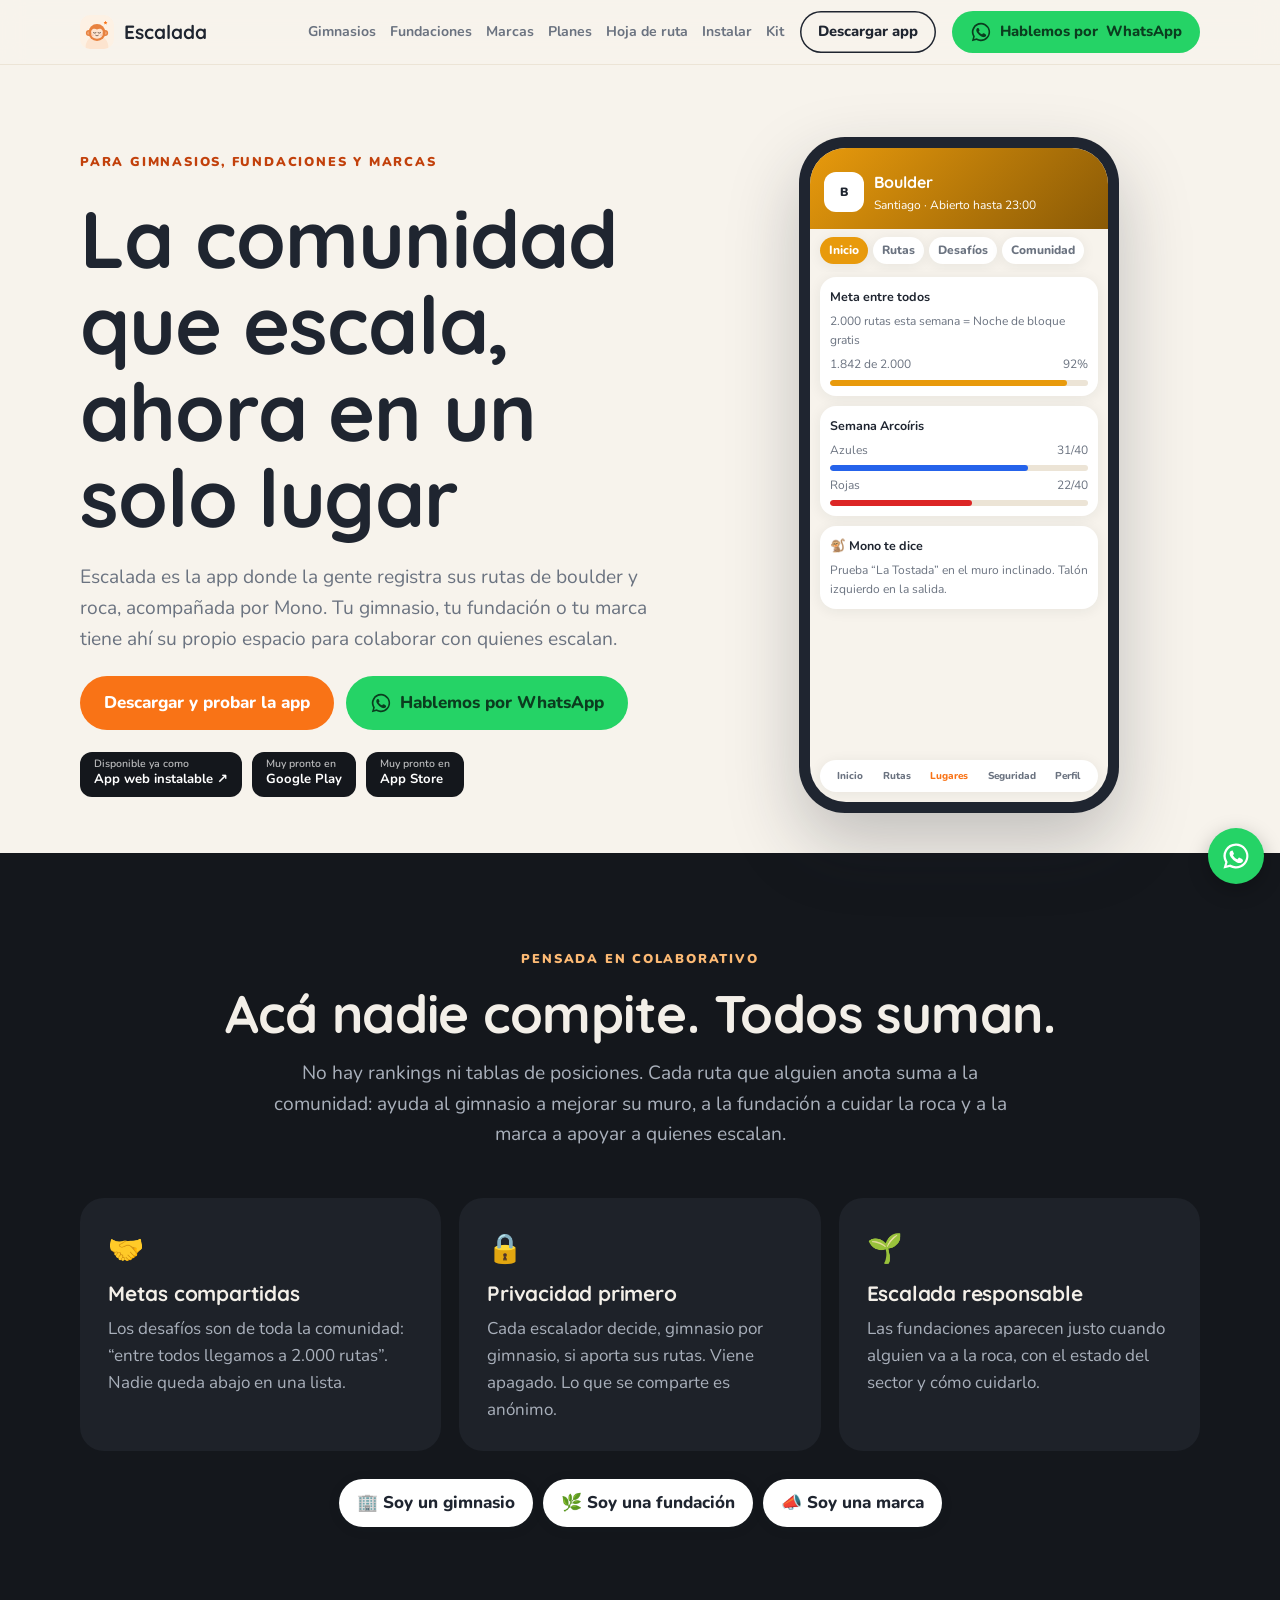
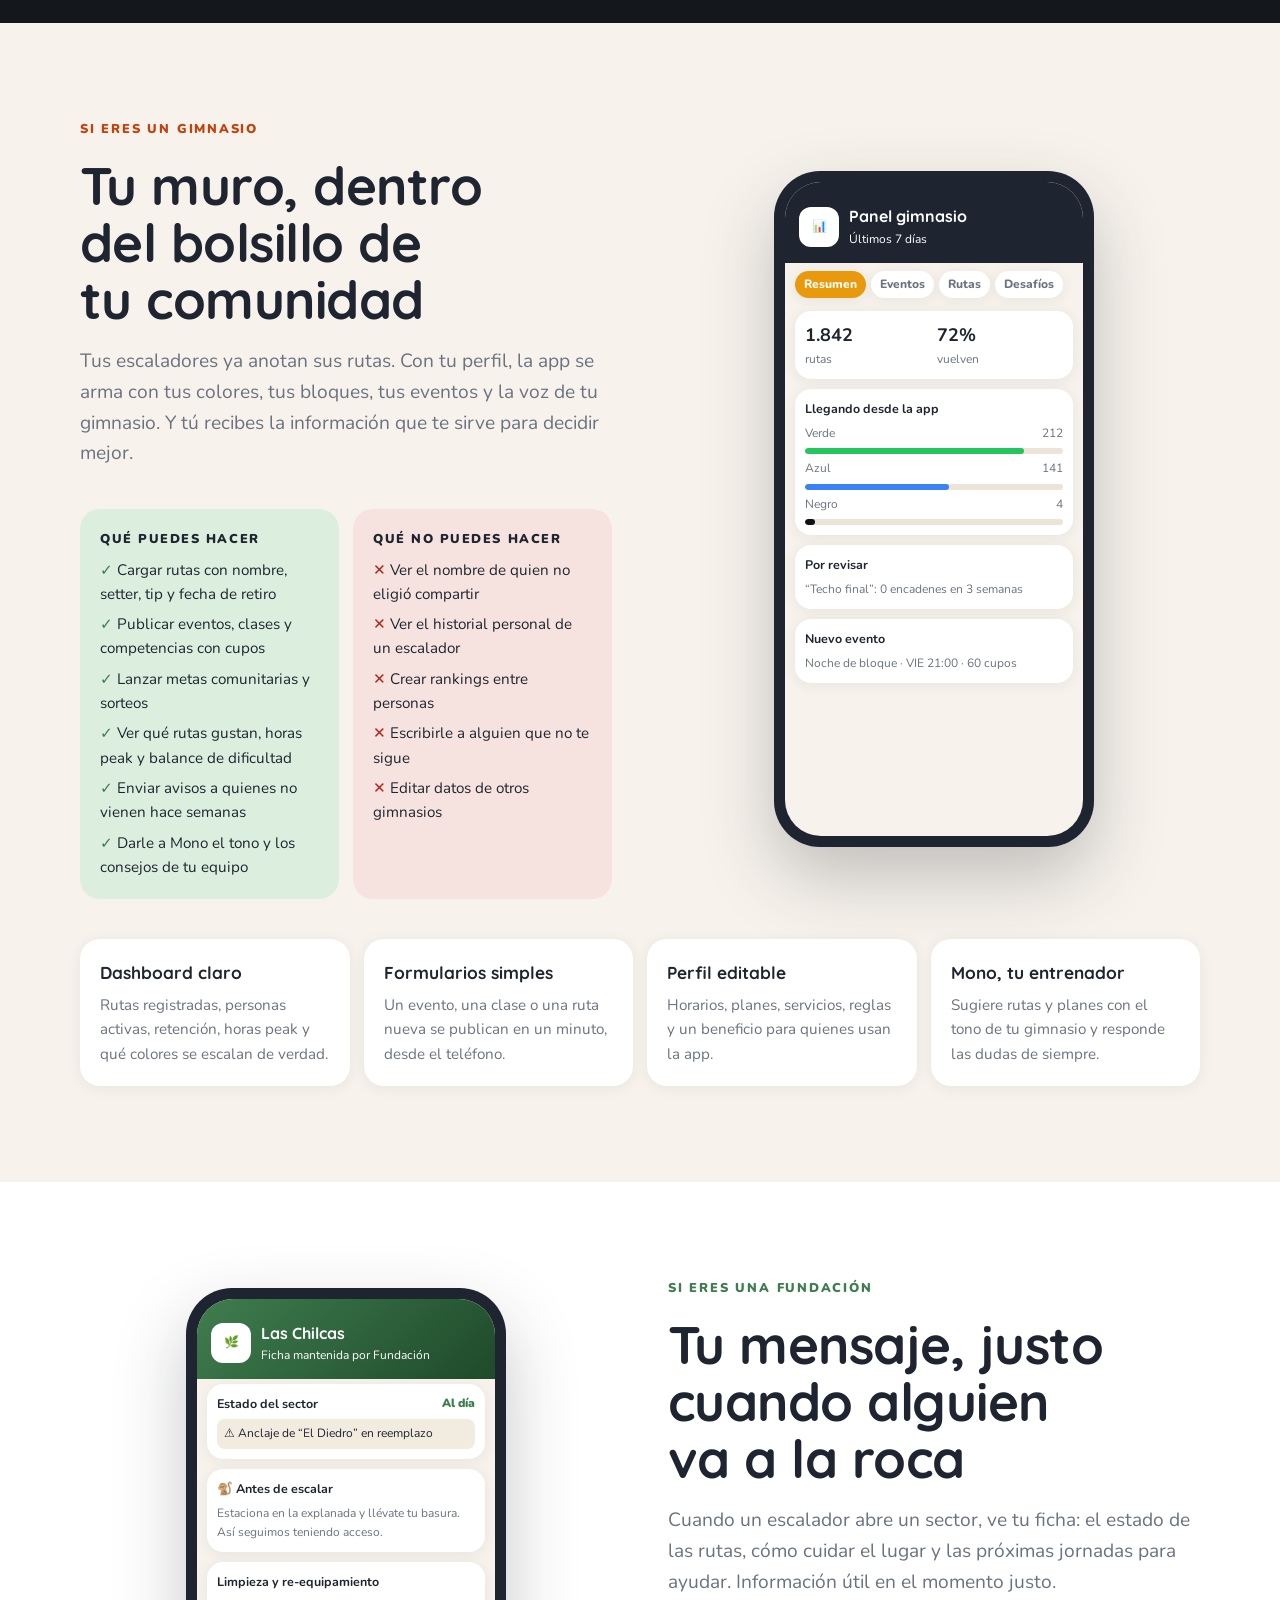
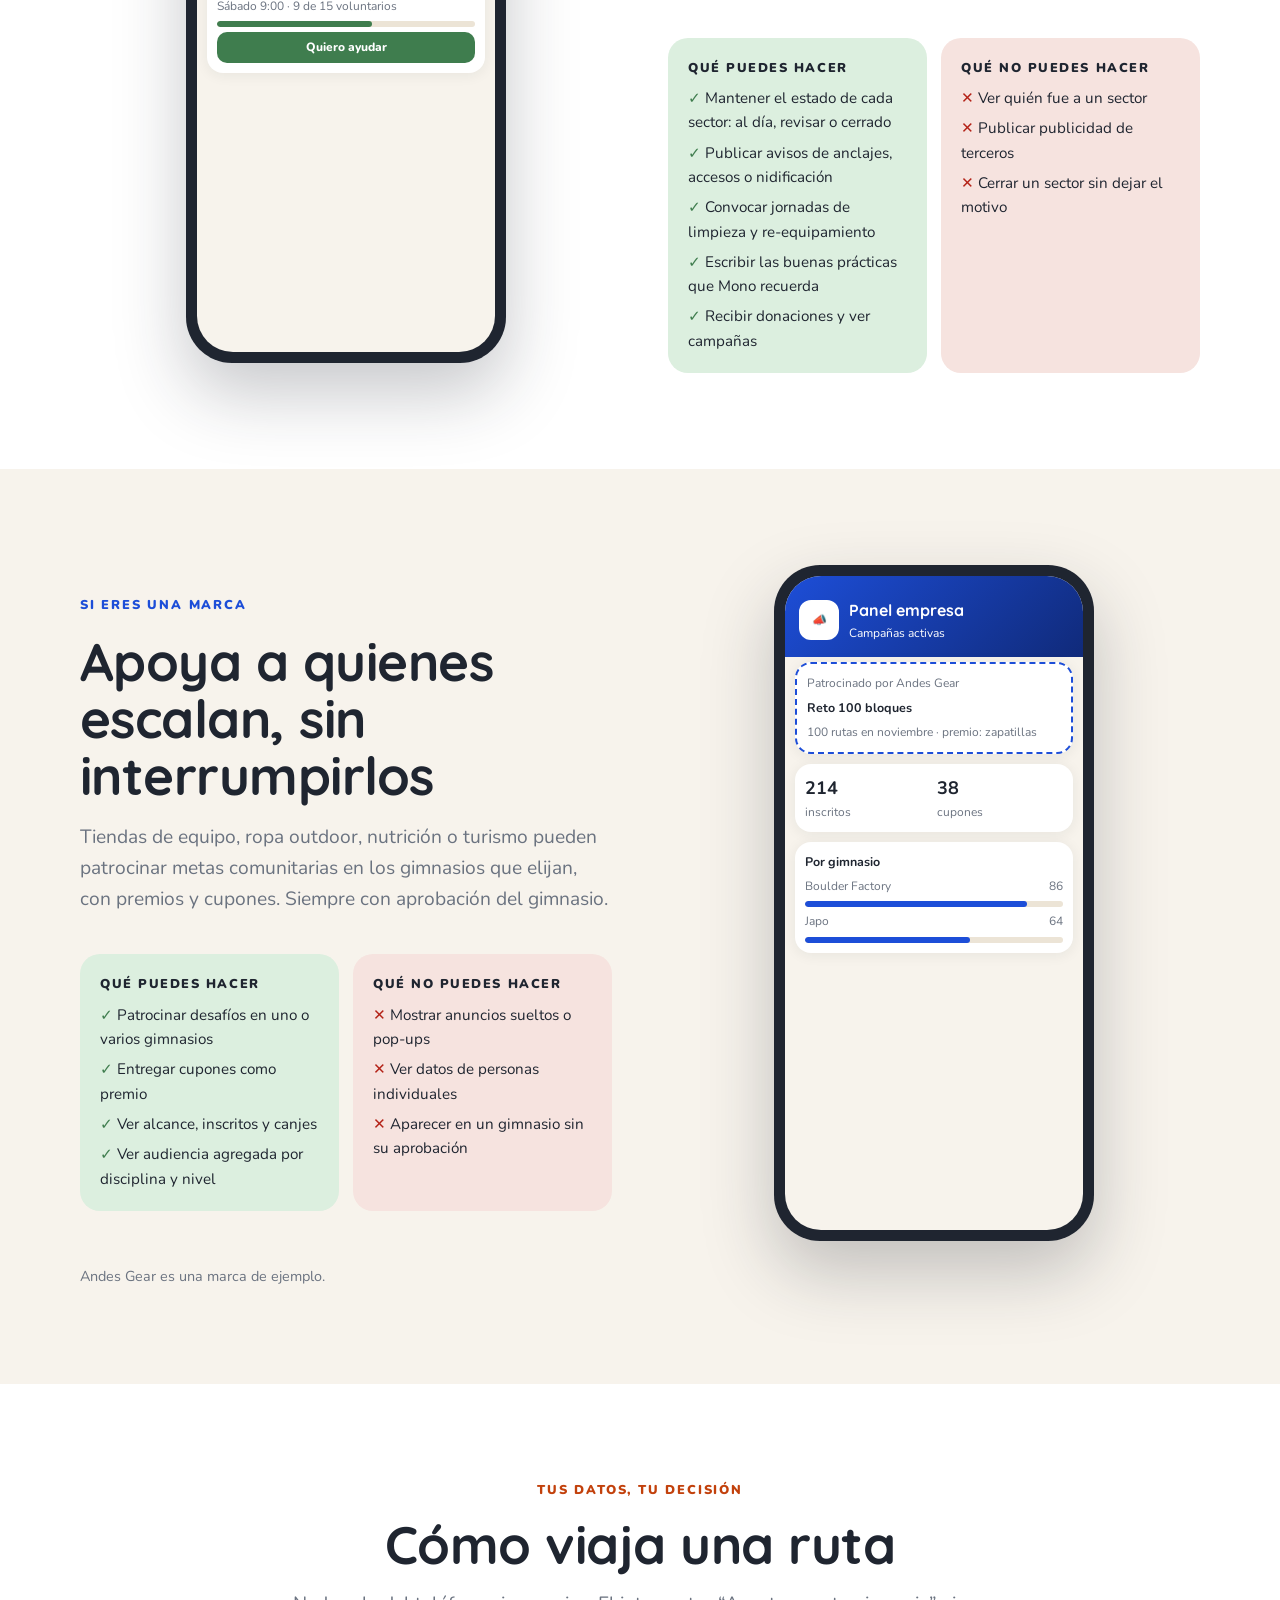
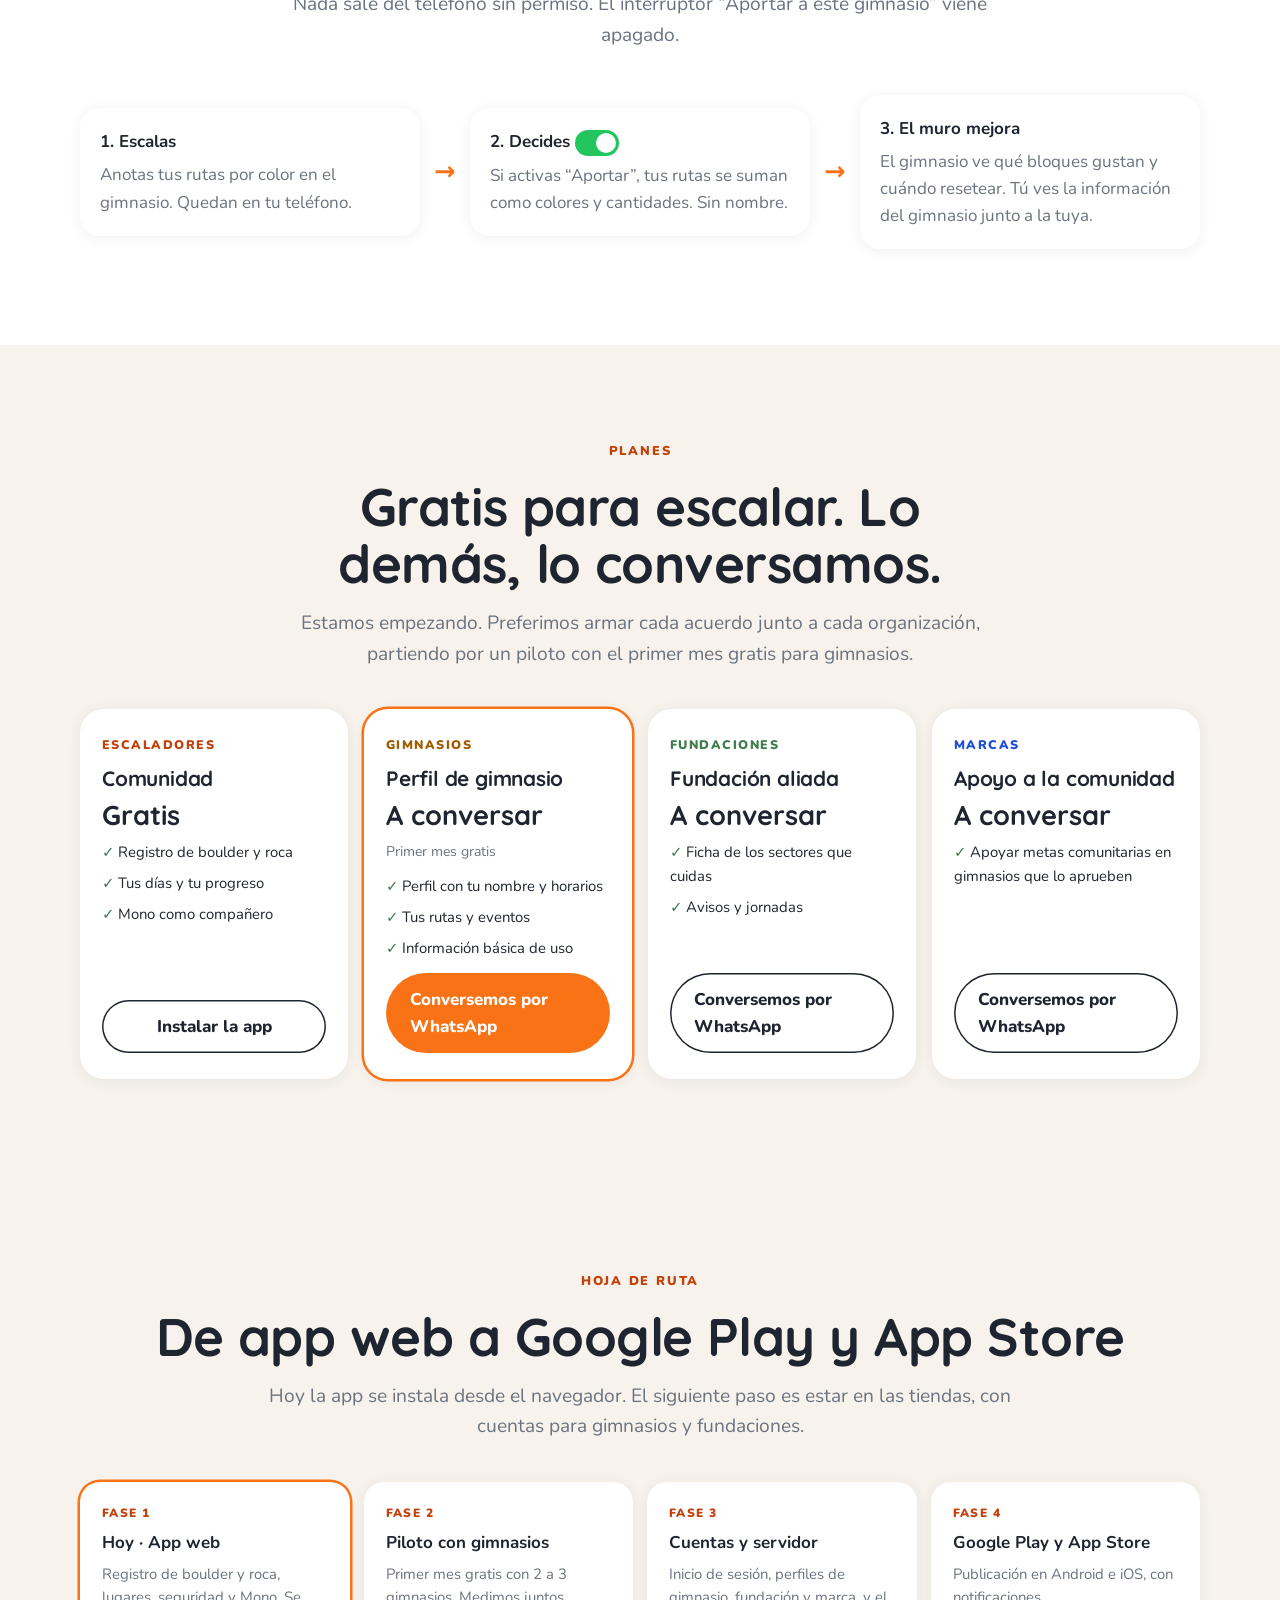
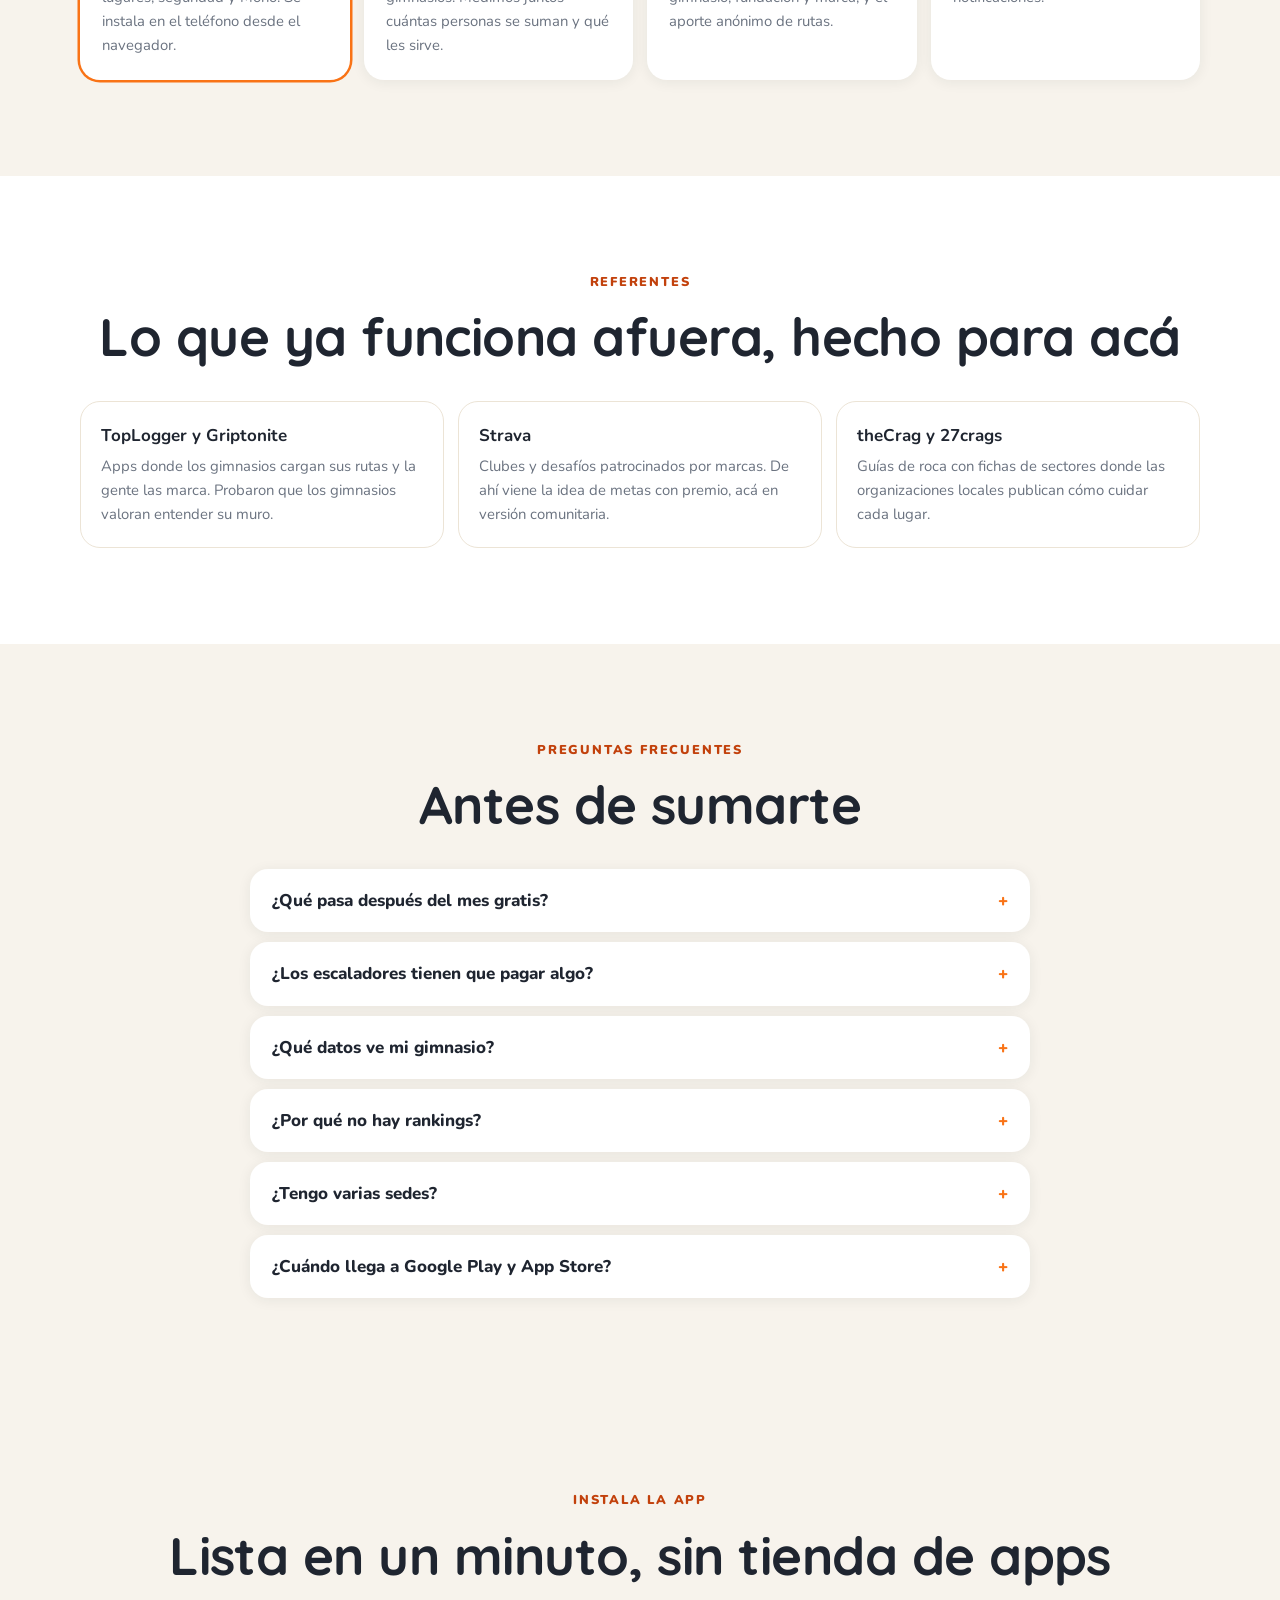
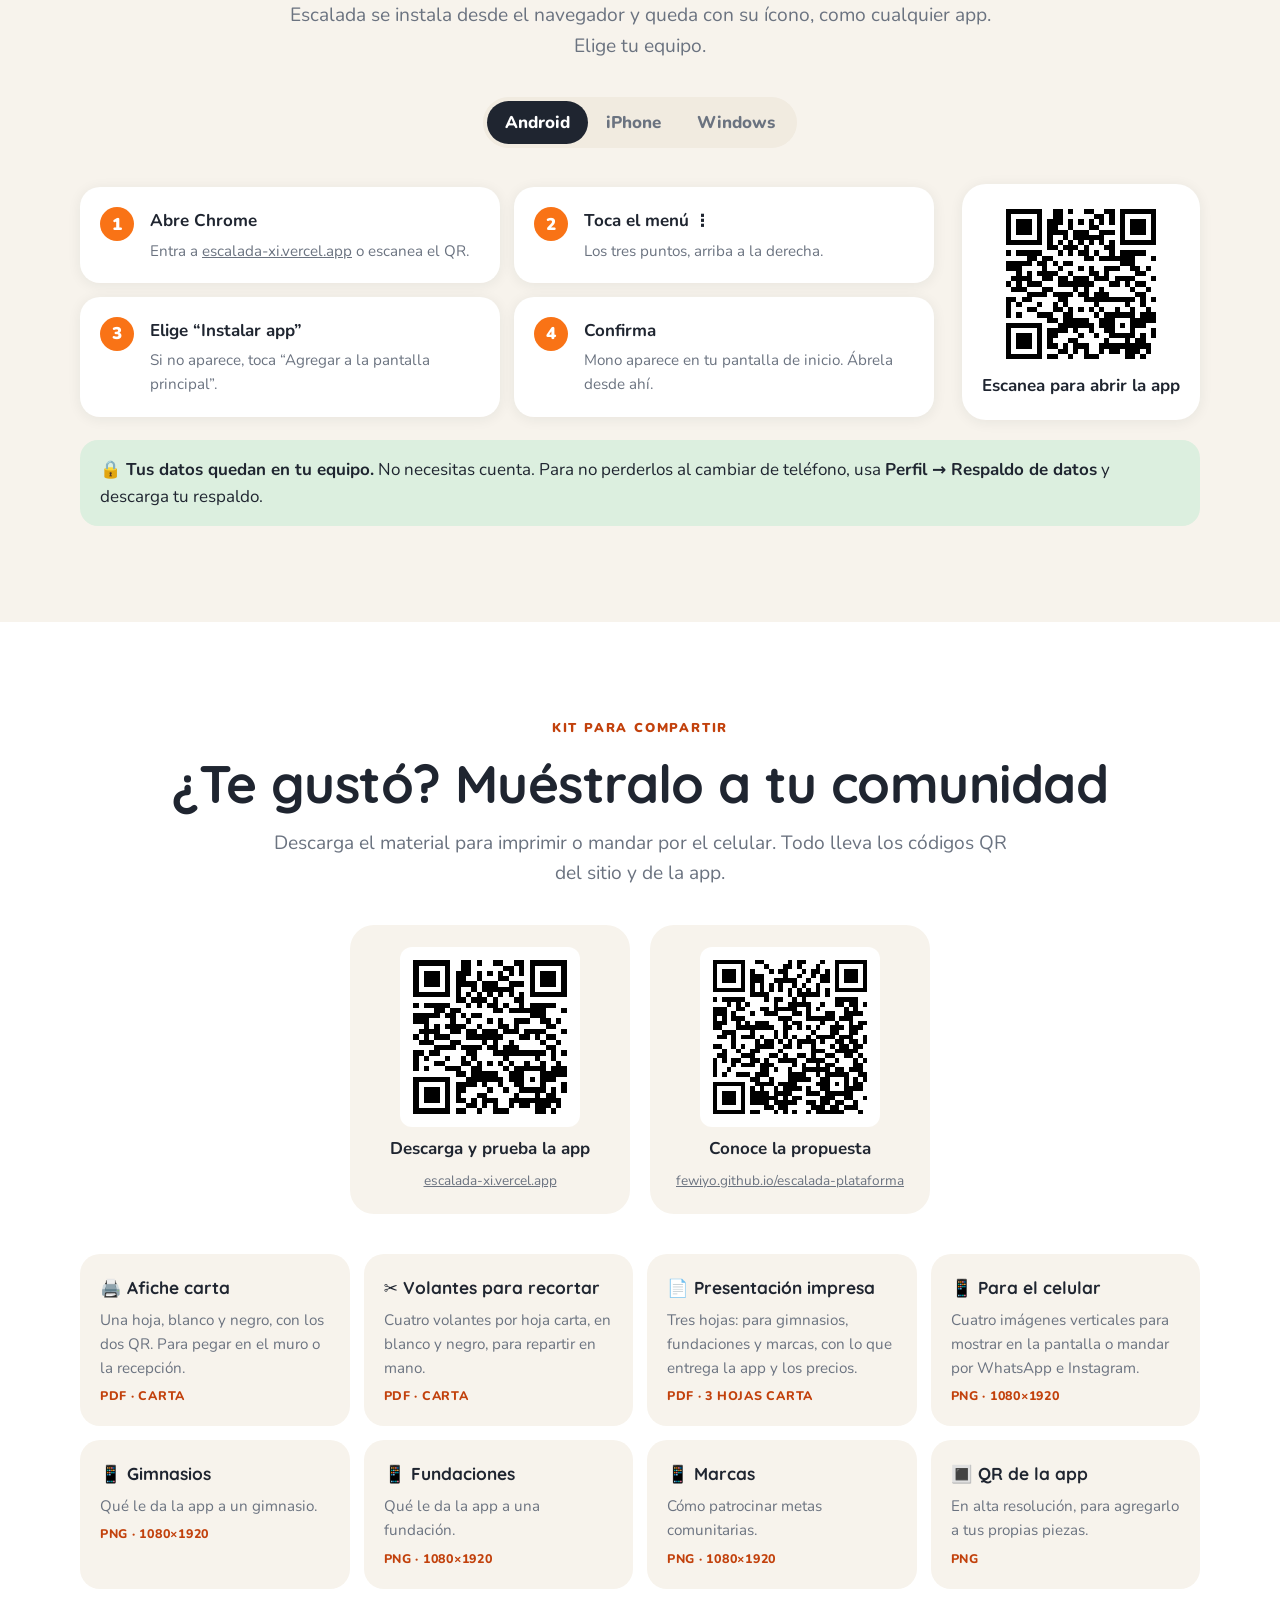
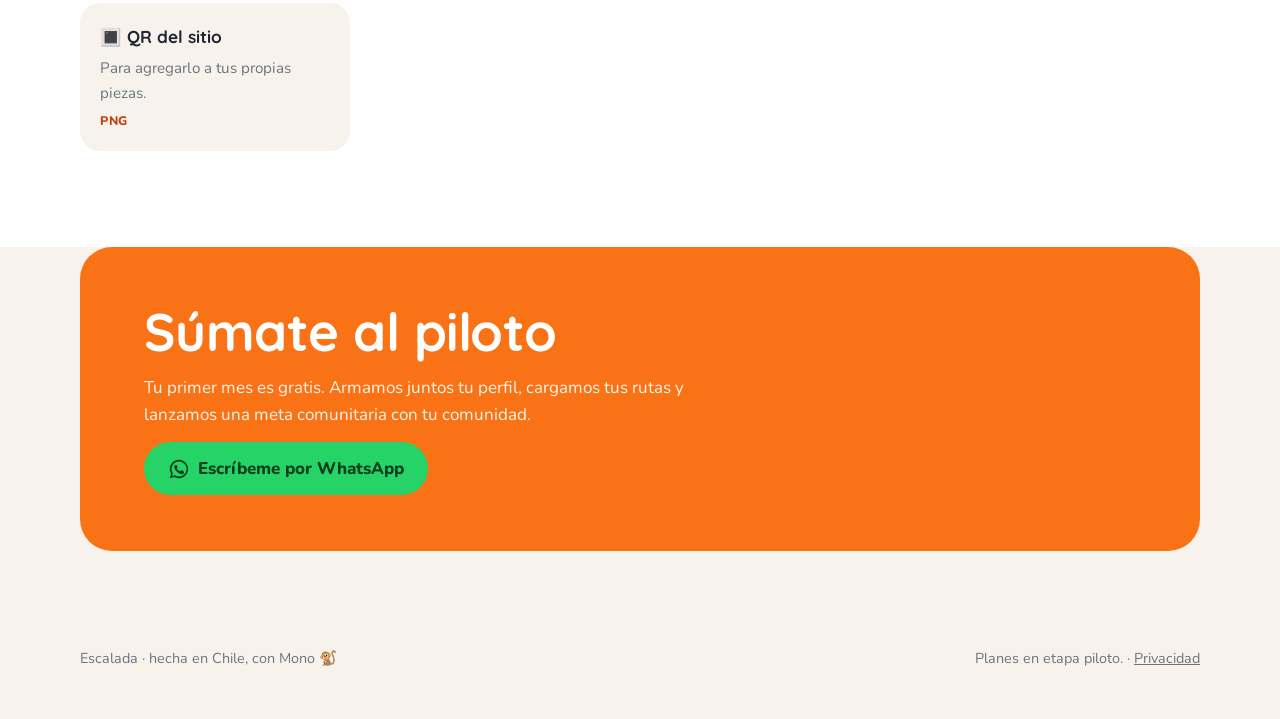
==== commit ef285d92: "Menú sin cortes de línea y botón de WhatsApp corto en celular Co-Authored-By: Claude Opus 5.5 <norep" ====
--- a/index.html
+++ b/index.html
@@ -37,6 +37,7 @@
 .btn:hover{transform:translateY(-1px)}
 .btn--o{background:var(--o)}
 .btn--wa{background:#25d366;color:#0b3d1f}
+.btn--wa svg{flex:none}
 .wa-flot{position:fixed;right:16px;bottom:16px;z-index:50;width:56px;height:56px;border-radius:50%;background:#25d366;color:#fff;display:grid;place-items:center;box-shadow:0 6px 20px rgba(0,0,0,.25)}
 .wa-flot svg{width:30px;height:30px}
 .btn--ghost{background:transparent;color:var(--ink);box-shadow:inset 0 0 0 1.5px var(--ink)}
@@ -47,11 +48,12 @@
 .nav .wrap{display:flex;align-items:center;gap:24px;height:64px}
 .brand{display:flex;align-items:center;gap:10px;font-family:var(--disp);font-weight:700;font-size:1.2rem;text-decoration:none}
 .brand img{width:34px;height:34px;border-radius:10px}
-.nav__links{display:flex;gap:22px;margin-left:auto;font-weight:700;font-size:.95rem}
+.nav__links{display:flex;gap:22px;margin-left:auto;font-weight:700;font-size:.95rem;white-space:nowrap}
 .nav__links a{text-decoration:none;color:var(--dim)}
 .nav__links a:hover{color:var(--ink)}
-.nav .btn{padding:9px 18px;font-size:.92rem}
-@media (max-width:860px){.nav__links{display:none}.nav .btn{margin-left:auto}}
+.nav .btn{padding:9px 18px;font-size:.92rem;white-space:nowrap}
+@media (max-width:1280px){.nav__links{gap:14px;font-size:.88rem}.nav .wrap{gap:16px}}
+@media (max-width:1100px){.nav__links{display:none}.nav__app{margin-left:auto}}
 
 /* Hero */
 .hero{padding-block:72px 40px;display:grid;grid-template-columns:1.1fr .9fr;gap:48px;align-items:center}
@@ -194,7 +196,8 @@
 .kit__qr a{font-size:.85rem;color:var(--dim);word-break:break-all}
 .kit__list a{text-decoration:none;color:inherit}
 .kit__list em{font-style:normal;font-size:.78rem;font-weight:800;color:var(--o-d);letter-spacing:.06em;text-transform:uppercase}
-@media (max-width:860px){.nav__app{display:none}}
+@media (max-width:860px){.nav__app{display:none}.nav .btn--wa{margin-left:auto}}
+@media (max-width:520px){.wa-largo{display:none}}
 footer{padding-block:48px;color:var(--dim);font-size:.9rem;display:flex;flex-wrap:wrap;gap:16px;justify-content:space-between}
 </style>
 </head>
@@ -207,7 +210,7 @@
       <a href="#gimnasios">Gimnasios</a><a href="#fundaciones">Fundaciones</a><a href="#marcas">Marcas</a><a href="#precios">Planes</a><a href="#ruta">Hoja de ruta</a><a href="#instalar">Instalar</a><a href="#kit">Kit</a>
     </div>
     <a class="btn btn--ghost nav__app" href="https://escalada-xi.vercel.app/" target="_blank" rel="noopener">Descargar app</a>
-    <a class="btn btn--wa" href="https://wa.me/56988291250?text=Quiero%20conversar%20sobre%20la%20aplicaci%C3%B3n%20de%20escalada" target="_blank" rel="noopener"><svg width="22" height="22" viewBox="0 0 24 24" fill="currentColor" aria-hidden="true"><path d="M12 2a10 10 0 0 0-8.6 15.1L2 22l5-1.3A10 10 0 1 0 12 2zm0 18.2a8.2 8.2 0 0 1-4.2-1.2l-.3-.2-3 .8.8-2.9-.2-.3A8.2 8.2 0 1 1 12 20.2zm4.5-6.1c-.2-.1-1.5-.7-1.7-.8s-.4-.1-.6.1-.7.8-.8 1-.3.2-.5.1a6.7 6.7 0 0 1-3.3-2.9c-.3-.4.3-.4.7-1.3.1-.2 0-.3 0-.4l-.8-1.8c-.2-.5-.4-.4-.6-.4h-.5a1 1 0 0 0-.7.3 3 3 0 0 0-.9 2.2 5.2 5.2 0 0 0 1.1 2.7 11.8 11.8 0 0 0 4.5 4c1.7.7 2.3.8 3.2.6a2.7 2.7 0 0 0 1.8-1.2 2.2 2.2 0 0 0 .1-1.3c0-.1-.2-.2-.4-.3z"/></svg> Hablemos por WhatsApp</a>
+    <a class="btn btn--wa" href="https://wa.me/56988291250?text=Quiero%20conversar%20sobre%20la%20aplicaci%C3%B3n%20de%20escalada" target="_blank" rel="noopener"><svg width="22" height="22" viewBox="0 0 24 24" fill="currentColor" aria-hidden="true"><path d="M12 2a10 10 0 0 0-8.6 15.1L2 22l5-1.3A10 10 0 1 0 12 2zm0 18.2a8.2 8.2 0 0 1-4.2-1.2l-.3-.2-3 .8.8-2.9-.2-.3A8.2 8.2 0 1 1 12 20.2zm4.5-6.1c-.2-.1-1.5-.7-1.7-.8s-.4-.1-.6.1-.7.8-.8 1-.3.2-.5.1a6.7 6.7 0 0 1-3.3-2.9c-.3-.4.3-.4.7-1.3.1-.2 0-.3 0-.4l-.8-1.8c-.2-.5-.4-.4-.6-.4h-.5a1 1 0 0 0-.7.3 3 3 0 0 0-.9 2.2 5.2 5.2 0 0 0 1.1 2.7 11.8 11.8 0 0 0 4.5 4c1.7.7 2.3.8 3.2.6a2.7 2.7 0 0 0 1.8-1.2 2.2 2.2 0 0 0 .1-1.3c0-.1-.2-.2-.4-.3z"/></svg> <span class="wa-largo">Hablemos por </span>WhatsApp</a>
   </div>
 </nav>
 
